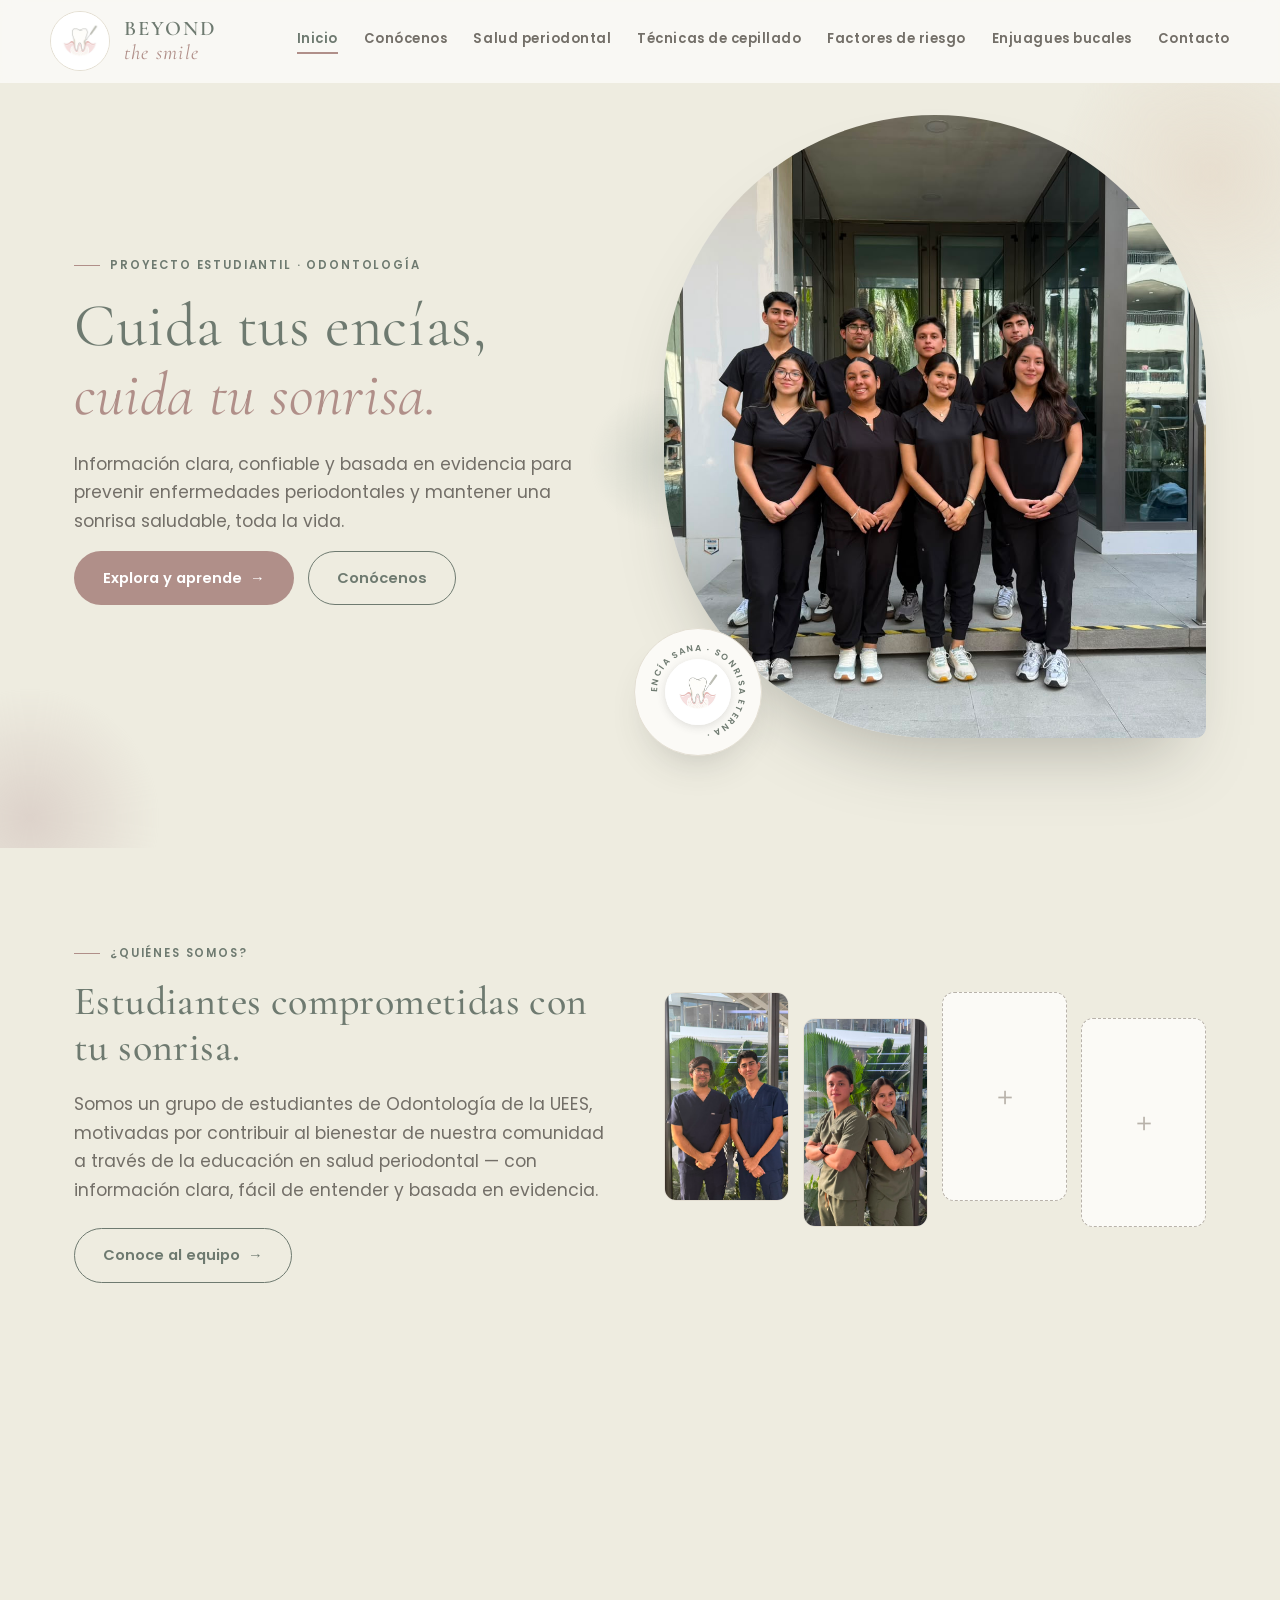
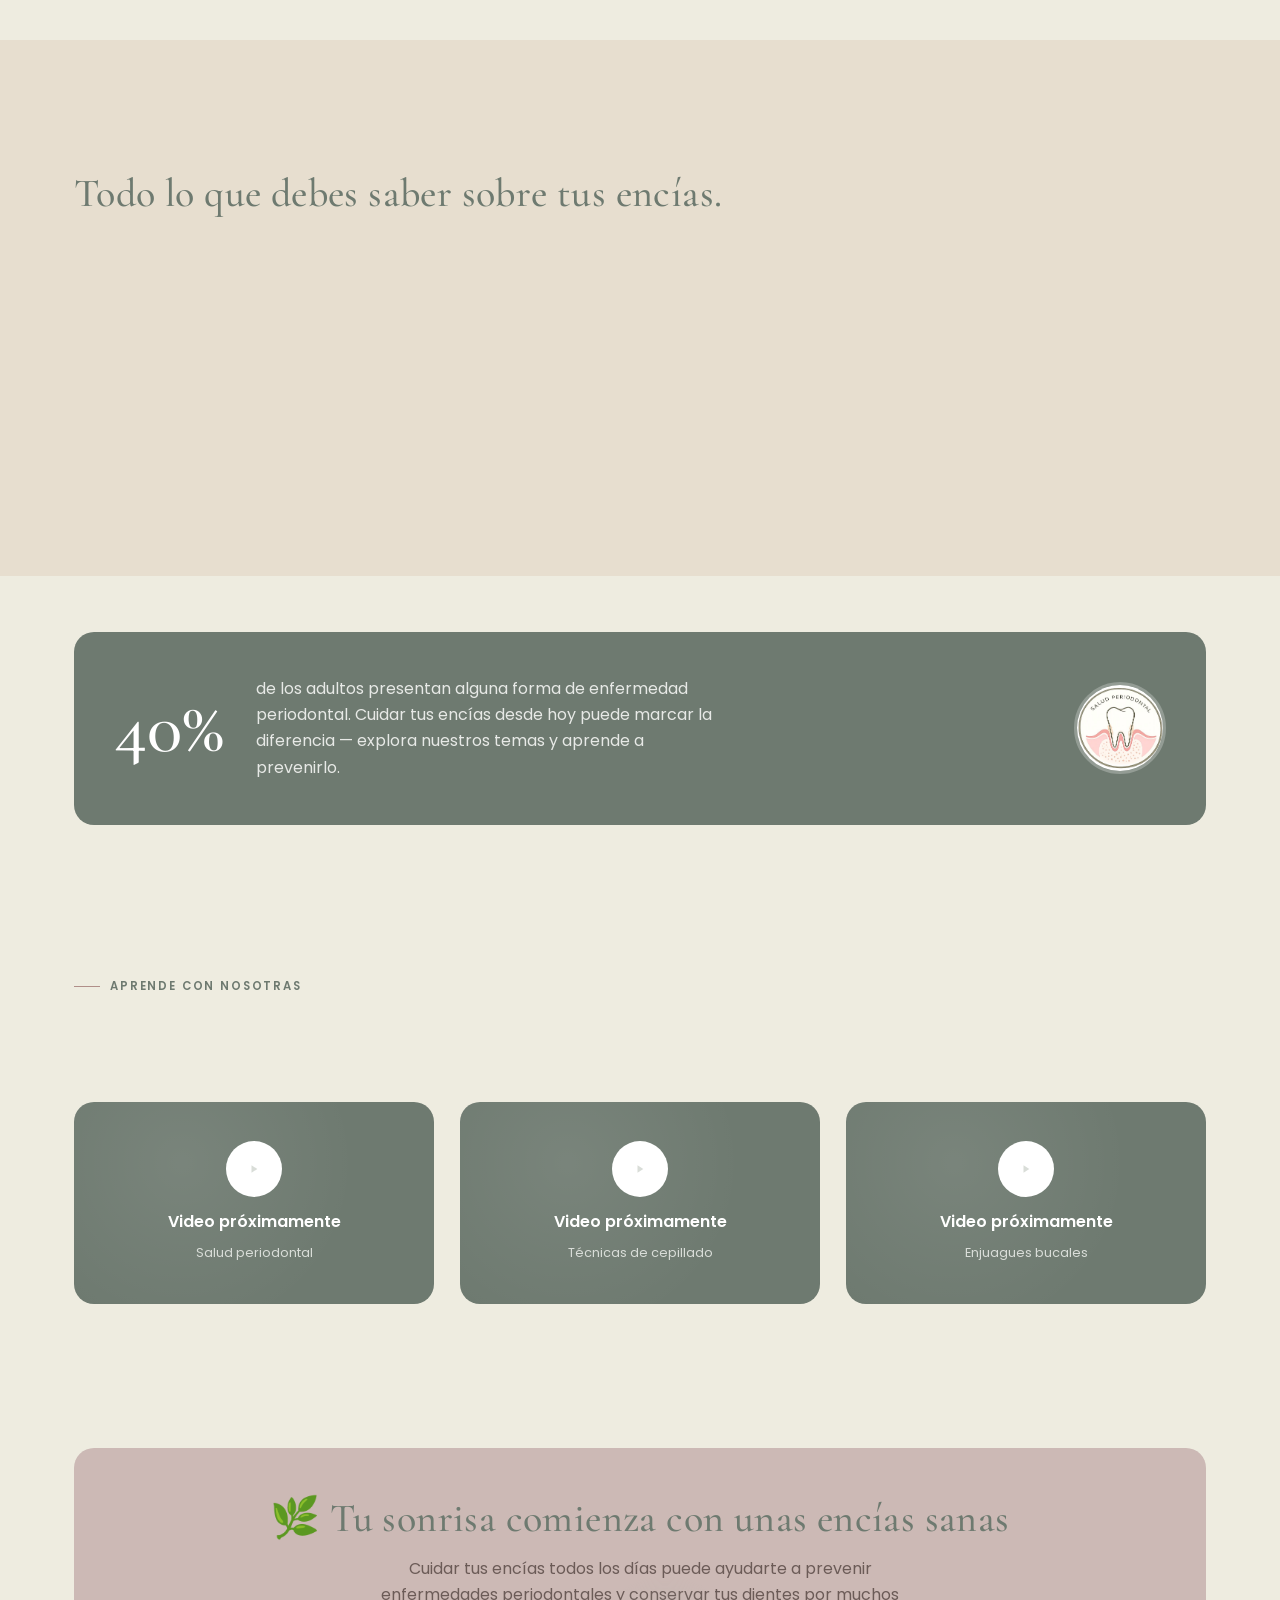
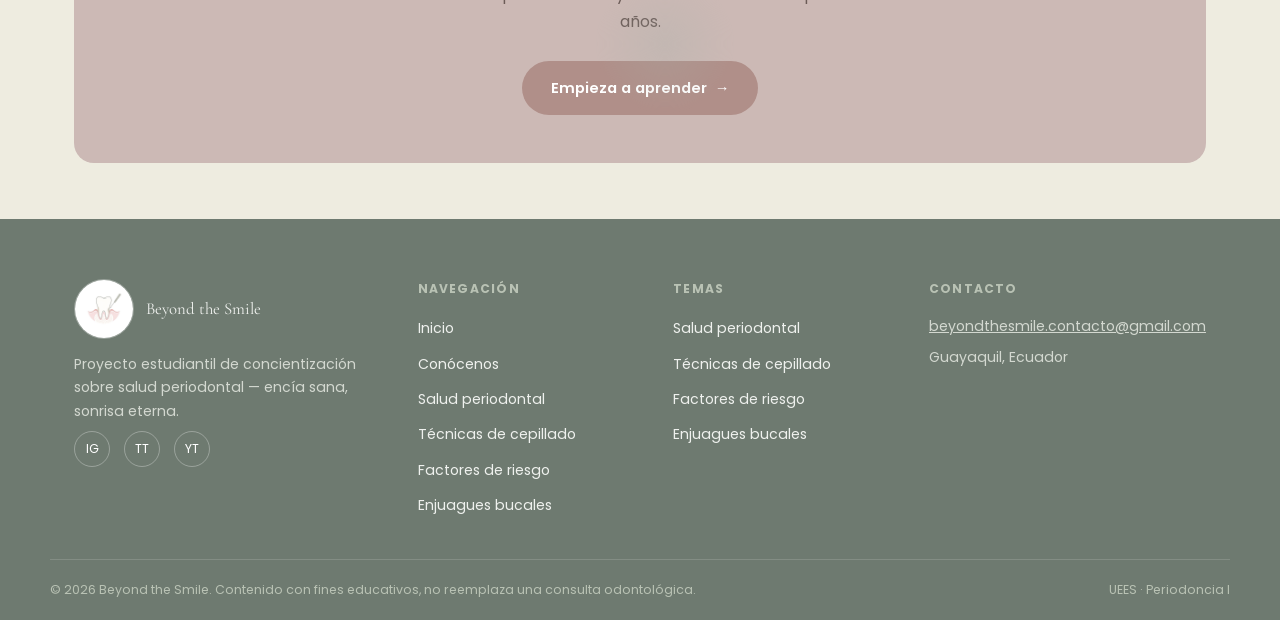
==== index.html @ 0e960a52 "Initial commit: Beyond the Smile informational site Static HTML/CSS/JS site with 8 pages, shared sty" ====
<!DOCTYPE html>
<html lang="es">
<head>
<meta charset="UTF-8">
<meta name="viewport" content="width=device-width, initial-scale=1.0">
<title>Inicio — Beyond the Smile</title>
<meta name="description" content="Beyond the Smile: proyecto estudiantil de Odontología sobre salud periodontal. Encía sana, sonrisa eterna.">
<link rel="preconnect" href="https://fonts.googleapis.com"><link rel="preconnect" href="https://fonts.gstatic.com" crossorigin><link href="https://fonts.googleapis.com/css2?family=Cormorant+Garamond:ital,wght@0,400;0,500;0,600;1,400;1,500&family=Poppins:wght@300;400;500;600;700&display=swap" rel="stylesheet">
<link rel="stylesheet" href="styles.css">

</head>
<body>
<header class="site-header">
  <div class="wrap header-inner">
    <a href="index.html" class="brand">
      <span class="brand-mark"><img src="assets/logo/logo-icon.jpeg" alt="Beyond the Smile"></span>
      <span class="brand-text"><span class="b1">BEYOND</span><span class="b2">the smile</span></span>
    </a>
    <button class="nav-toggle" aria-label="Abrir menú" aria-expanded="false"><span></span><span></span><span></span></button>
    <nav class="main-nav" aria-label="Navegación principal">
      <a href="index.html" class="active">Inicio</a>
      <a href="conocenos.html">Conócenos</a>
      <a href="salud-periodontal.html">Salud periodontal</a>
      <a href="tecnicas-cepillado.html">Técnicas de cepillado</a>
      <a href="factores-de-riesgo.html">Factores de riesgo</a>
      <a href="enjuagues-bucales.html">Enjuagues bucales</a>
      <a href="contacto.html">Contacto</a>
    </nav>
  </div>
</header>
<main>

  <section class="hero">
    <span class="blob blob-1"></span>
    <span class="blob blob-2"></span>
    <span class="blob blob-3"></span>
    <div class="wrap hero-inner">
      <div class="hero-copy">
        <p class="eyebrow">Proyecto estudiantil · Odontología</p>
        <h1>Cuida tus encías,<br><em>cuida tu sonrisa.</em></h1>
        <p class="lead">Información clara, confiable y basada en evidencia para prevenir enfermedades periodontales y mantener una sonrisa saludable, toda la vida.</p>
        <div class="hero-actions">
          <a href="salud-periodontal.html" class="btn btn-primary">Explora y aprende <span class="btn-arrow">→</span></a>
          <a href="conocenos.html" class="btn btn-outline">Conócenos</a>
        </div>
      </div>
      <div class="hero-visual">
        <div class="hero-photo"><img src="assets/team/grupo.jpeg" alt="Equipo de Beyond the Smile"></div>
        <div class="hero-badge">
          <div class="hero-badge-spin">
            <svg viewBox="0 0 120 120" width="112" height="112">
              <defs><path id="circlePath" d="M 60,60 m -44,0 a 44,44 0 1,1 88,0 a 44,44 0 1,1 -88,0"/></defs>
              <text font-size="9.3" letter-spacing="1.5" fill="#6E7A70" font-family="Poppins, sans-serif" font-weight="600">
                <textPath href="#circlePath" startOffset="0%">ENCÍA SANA · SONRISA ETERNA ·</textPath>
              </text>
            </svg>
          </div>
          <span class="hero-badge-icon"><img src="assets/logo/logo-icon.jpeg" alt="Beyond the Smile"></span>
        </div>
      </div>
    </div>
  </section>

  <section class="section">
    <div class="wrap">
      <div style="display:grid; grid-template-columns:1fr 1fr; gap:48px; align-items:center;">
        <div class="reveal-left">
          <p class="eyebrow">¿Quiénes somos?</p>
          <h2>Estudiantes comprometidas con tu sonrisa.</h2>
          <p class="lead">Somos un grupo de estudiantes de Odontología de la UEES, motivadas por contribuir al bienestar de nuestra comunidad a través de la educación en salud periodontal — con información clara, fácil de entender y basada en evidencia.</p>
          <a href="conocenos.html" class="btn btn-outline" style="margin-top:8px;">Conoce al equipo <span class="btn-arrow">→</span></a>
        </div>
        <div class="photo-collage reveal-right">
          <div class="collage-col"><img src="assets/team/pareja-1.jpeg" alt="Carlos Quintana y Martín De Mora"></div>
          <div class="collage-col"><img src="assets/team/pareja-2.jpeg" alt="Aureana Valarezo y Xavier Astudillo"></div>
          <div class="collage-col empty">＋</div>
          <div class="collage-col empty">＋</div>
        </div>
      </div>

      <div class="values-grid" data-stagger style="margin-top:64px;">
        <div class="value-card"><div class="value-icon c-sage">🦷</div><h3>Prevención</h3><p>Promovemos hábitos de higiene y controles para evitar enfermedades.</p></div>
        <div class="value-card"><div class="value-icon c-dusty">📖</div><h3>Educación</h3><p>Información clara, actualizada y basada en evidencia científica.</p></div>
        <div class="value-card"><div class="value-icon c-parchment">🤝</div><h3>Compromiso</h3><p>Acercamos la odontología a la comunidad con responsabilidad y empatía.</p></div>
        <div class="value-card"><div class="value-icon c-stone">💚</div><h3>Bienestar</h3><p>Fomentamos una mejor salud bucal y calidad de vida.</p></div>
      </div>
    </div>
  </section>

  <section class="section section-alt">
    <div class="wrap">
      <p class="eyebrow reveal">Explora por tema</p>
      <h2 class="reveal">Todo lo que debes saber sobre tus encías.</h2>
      <div class="topics-grid" data-stagger>
        <a class="topic-card" href="salud-periodontal.html">
        <span class="topic-badge"><img src="assets/icons/salud-periodontal.jpeg" alt="Salud periodontal"></span>
        <span class="topic-card-label">Salud periodontal</span>
        <span class="topic-card-cta">Explorar <svg viewBox="0 0 24 24" width="14" height="14" fill="none" stroke="currentColor" stroke-width="2"><path d="M5 12h14M13 6l6 6-6 6"/></svg></span>
      </a><a class="topic-card" href="tecnicas-cepillado.html">
        <span class="topic-badge"><img src="assets/icons/tecnicas-cepillado.jpeg" alt="Técnicas de cepillado"></span>
        <span class="topic-card-label">Técnicas de cepillado</span>
        <span class="topic-card-cta">Explorar <svg viewBox="0 0 24 24" width="14" height="14" fill="none" stroke="currentColor" stroke-width="2"><path d="M5 12h14M13 6l6 6-6 6"/></svg></span>
      </a><a class="topic-card" href="factores-de-riesgo.html">
        <span class="topic-badge"><img src="assets/icons/factores-riesgo.jpeg" alt="Factores de riesgo"></span>
        <span class="topic-card-label">Factores de riesgo</span>
        <span class="topic-card-cta">Explorar <svg viewBox="0 0 24 24" width="14" height="14" fill="none" stroke="currentColor" stroke-width="2"><path d="M5 12h14M13 6l6 6-6 6"/></svg></span>
      </a><a class="topic-card" href="enjuagues-bucales.html">
        <span class="topic-badge"><img src="assets/icons/enjuagues-bucales.jpeg" alt="Enjuagues bucales"></span>
        <span class="topic-card-label">Enjuagues bucales</span>
        <span class="topic-card-cta">Explorar <svg viewBox="0 0 24 24" width="14" height="14" fill="none" stroke="currentColor" stroke-width="2"><path d="M5 12h14M13 6l6 6-6 6"/></svg></span>
      </a>
      </div>
    </div>
  </section>

  <section class="section section-tight">
    <div class="wrap">
      <div class="stat-strip reveal-scale">
        <span class="stat-number"><span data-count="40" data-suffix="%">0%</span></span>
        <p>de los adultos presentan alguna forma de enfermedad periodontal. Cuidar tus encías desde hoy puede marcar la diferencia — explora nuestros temas y aprende a prevenirlo.</p>
        <span class="stat-visual"><img src="assets/icons/salud-periodontal.jpeg" alt="Salud periodontal"></span>
      </div>
    </div>
  </section>


  <section class="section">
    <div class="wrap">
      <p class="eyebrow reveal">Aprende con nosotras</p>
      <h2 class="reveal">Videos cortos y prácticos.</h2>
      <div class="topics-grid" data-stagger style="grid-template-columns:repeat(3,1fr);">
        <div class="reveal"><div class="video-placeholder">
        <div class="video-placeholder-inner">
          <span class="play-btn"><svg viewBox="0 0 24 24" width="20" height="20" fill="currentColor"><path d="M9 7.5v9l7-4.5-7-4.5z"/></svg></span>
          <p>Video próximamente</p>
          <span>Salud periodontal</span>
        </div>
      </div></div>
        <div class="reveal"><div class="video-placeholder">
        <div class="video-placeholder-inner">
          <span class="play-btn"><svg viewBox="0 0 24 24" width="20" height="20" fill="currentColor"><path d="M9 7.5v9l7-4.5-7-4.5z"/></svg></span>
          <p>Video próximamente</p>
          <span>Técnicas de cepillado</span>
        </div>
      </div></div>
        <div class="reveal"><div class="video-placeholder">
        <div class="video-placeholder-inner">
          <span class="play-btn"><svg viewBox="0 0 24 24" width="20" height="20" fill="currentColor"><path d="M9 7.5v9l7-4.5-7-4.5z"/></svg></span>
          <p>Video próximamente</p>
          <span>Enjuagues bucales</span>
        </div>
      </div></div>
      </div>
    </div>
  </section>

  <section class="section section-tight">
    <div class="wrap">
      <div class="cta-banner reveal-scale">
        <span class="blob blob-3" style="opacity:.25;"></span>
        <h2>🌿 Tu sonrisa comienza con unas encías sanas</h2>
        <p>Cuidar tus encías todos los días puede ayudarte a prevenir enfermedades periodontales y conservar tus dientes por muchos años.</p>
        <a href="salud-periodontal.html" class="btn btn-primary">Empieza a aprender <span class="btn-arrow">→</span></a>
      </div>
    </div>
  </section>

</main>
<footer class="site-footer">
  <div class="wrap footer-grid">
    <div>
      <div class="footer-brand">
        <span class="brand-mark"><img src="assets/logo/logo-icon.jpeg" alt="Beyond the Smile"></span>
        <span class="footer-brand-text">Beyond the Smile</span>
      </div>
      <p class="footer-text">Proyecto estudiantil de concientización sobre salud periodontal — encía sana, sonrisa eterna.</p>
      <div class="footer-social">
        <a href="#" aria-label="Instagram">IG</a>
        <a href="#" aria-label="TikTok">TT</a>
        <a href="#" aria-label="YouTube">YT</a>
      </div>
    </div>
    <div>
      <p class="footer-heading">Navegación</p>
      <ul class="footer-list">
        <li><a href="index.html">Inicio</a></li><li><a href="conocenos.html">Conócenos</a></li><li><a href="salud-periodontal.html">Salud periodontal</a></li><li><a href="tecnicas-cepillado.html">Técnicas de cepillado</a></li><li><a href="factores-de-riesgo.html">Factores de riesgo</a></li><li><a href="enjuagues-bucales.html">Enjuagues bucales</a></li>
      </ul>
    </div>
    <div>
      <p class="footer-heading">Temas</p>
      <ul class="footer-list">
        <li><a href="salud-periodontal.html">Salud periodontal</a></li><li><a href="tecnicas-cepillado.html">Técnicas de cepillado</a></li><li><a href="factores-de-riesgo.html">Factores de riesgo</a></li><li><a href="enjuagues-bucales.html">Enjuagues bucales</a></li>
      </ul>
    </div>
    <div>
      <p class="footer-heading">Contacto</p>
      <p class="footer-text"><a href="mailto:beyondthesmile.contacto@gmail.com">beyondthesmile.contacto@gmail.com</a></p>
      <p class="footer-text">Guayaquil, Ecuador</p>
    </div>
  </div>
  <div class="wrap footer-bottom">
    <span>© <span id="year"></span> Beyond the Smile. Contenido con fines educativos, no reemplaza una consulta odontológica.</span>
    <span>UEES · Periodoncia I</span>
  </div>
</footer>
<script src="script.js"></script>
</body>
</html>
---- styles.css ----
/* =========================================================
   BEYOND THE SMILE — TOKENS
   ========================================================= */
:root {
  --sage:       #A7B2AA;   /* Sage Drift */
  --sage-deep:  #6E7A70;   /* variante oscura para texto/fondos */
  --parchment:  #E7DECF;   /* Warm Parchment */
  --ivory:      #EEECE0;   /* Ivory Stillness — fondo base */
  --dusty:      #CCB9B5;   /* Dusty Petal — acento rosado */
  --dusty-deep: #B08F89;   /* Dusty Petal oscuro, para texto sobre claro */
  --stone:      #B8B2AA;   /* Stone Whisper */

  --paper:      #FBFAF6;   /* blanco cálido, tarjetas */
  --ink:        #3B3F3A;   /* texto principal */
  --ink-soft:   #736F68;   /* texto secundario */
  --line:       #E3DED2;

  --font-display: "Cormorant Garamond", Georgia, serif;
  --font-body: "Poppins", -apple-system, sans-serif;
  --radius: 20px;
  --radius-sm: 12px;

  --ease: cubic-bezier(.22,.61,.28,1);
}

* { box-sizing: border-box; }
html { scroll-behavior: smooth; }
body {
  margin: 0;
  font-family: var(--font-body);
  color: var(--ink);
  background: var(--ivory);
  line-height: 1.65;
  overflow-x: hidden;
}
img { max-width: 100%; display: block; }
a { color: inherit; }

.wrap { max-width: 1180px; margin: 0 auto; padding: 0 24px; }

h1, h2, h3 {
  font-family: var(--font-display);
  font-weight: 500;
  line-height: 1.14;
  letter-spacing: 0.01em;
  margin: 0 0 20px;
  color: var(--sage-deep);
}
h1 { font-size: clamp(2.3rem, 5vw, 3.8rem); font-weight: 400; }
h2 { font-size: clamp(1.7rem, 3.2vw, 2.5rem); }
h3 { font-size: 1.2rem; font-weight: 600; color: var(--ink); }
em, .script { font-style: italic; color: var(--dusty-deep); }

.eyebrow {
  display: inline-flex;
  align-items: center;
  gap: 10px;
  text-transform: uppercase;
  letter-spacing: 0.16em;
  font-size: 0.72rem;
  font-weight: 600;
  color: var(--sage-deep);
  margin: 0 0 16px;
}
.eyebrow::before {
  content: "";
  width: 26px; height: 1px;
  background: var(--dusty-deep);
}

p { margin: 0 0 16px; color: var(--ink-soft); }
.lead { font-size: 1.08rem; max-width: 52ch; color: var(--ink-soft); }

/* Buttons */
.btn {
  display: inline-flex;
  align-items: center;
  gap: 8px;
  padding: 14px 28px;
  border-radius: 999px;
  font-weight: 600;
  font-size: 0.92rem;
  text-decoration: none;
  border: 1.5px solid transparent;
  cursor: pointer;
  transition: transform .3s var(--ease), background .3s ease, box-shadow .3s ease, color .3s ease;
}
.btn-primary { background: var(--dusty-deep); color: #fff; }
.btn-primary:hover { transform: translateY(-3px); box-shadow: 0 16px 30px -14px rgba(176,143,137,.7); }
.btn-outline { background: transparent; border-color: var(--sage-deep); color: var(--sage-deep); }
.btn-outline:hover { background: var(--sage-deep); color: #fff; transform: translateY(-3px); }
.btn-arrow { transition: transform .3s var(--ease); }
.btn:hover .btn-arrow { transform: translateX(4px); }

/* =========================================================
   HEADER
   ========================================================= */
.site-header {
  position: sticky; top: 0; z-index: 40;
  background: rgba(251, 250, 246, 0.88);
  backdrop-filter: blur(10px);
  border-bottom: 1px solid transparent;
  transition: border-color .3s ease, box-shadow .3s ease;
}
.site-header.scrolled { border-color: var(--line); box-shadow: 0 10px 30px -22px rgba(59,63,58,.4); }
.header-inner { display: flex; align-items: center; justify-content: space-between; padding: 11px 0; gap: 20px; }
.brand { display: flex; align-items: center; gap: 14px; text-decoration: none; }
.brand-mark {
  width: 60px; height: 60px; border-radius: 50%; overflow: hidden;
  border: 1px solid var(--line); flex-shrink: 0;
  transition: transform .5s var(--ease);
}
.brand:hover .brand-mark { transform: rotate(12deg) scale(1.06); }
.brand-mark img { width: 100%; height: 100%; object-fit: cover; }
.brand-text { display: flex; flex-direction: column; line-height: 1.15; }
.brand-text .b1 { font-family: var(--font-display); font-size: 1.3rem; letter-spacing: 0.1em; color: var(--sage-deep); font-weight: 600; }
.brand-text .b2 { font-family: var(--font-display); font-size: 1.3rem; letter-spacing: 0.06em; color: var(--dusty-deep); font-style: italic; }

.main-nav { display: flex; gap: 26px; font-size: 0.82rem; font-weight: 600; letter-spacing: 0.04em; }
.main-nav a {
  text-decoration: none; color: var(--ink-soft);
  position: relative; padding-bottom: 4px;
}
.main-nav a::after {
  content: ""; position: absolute; left: 0; bottom: 0;
  width: 0; height: 1.5px; background: var(--dusty-deep);
  transition: width .3s var(--ease);
}
.main-nav a:hover, .main-nav a.active { color: var(--sage-deep); }
.main-nav a:hover::after, .main-nav a.active::after { width: 100%; }
.nav-toggle { display: none; }

/* =========================================================
   HERO
   ========================================================= */
.hero { position: relative; padding: 32px 0 110px; overflow: hidden; }
.hero-inner {
  display: grid;
  grid-template-columns: 1fr 1fr;
  gap: 48px;
  align-items: center;
  position: relative; z-index: 2;
}
.hero-actions { display: flex; gap: 14px; flex-wrap: wrap; margin-top: 10px; }

.hero-copy > * { opacity: 0; animation: rise .8s var(--ease) forwards; }
.hero-copy .eyebrow { animation-delay: .05s; }
.hero-copy h1 { animation-delay: .15s; }
.hero-copy .lead { animation-delay: .3s; }
.hero-copy .hero-actions { animation-delay: .45s; }
@keyframes rise { from { opacity:0; transform: translateY(20px); } to { opacity:1; transform: translateY(0); } }

.hero-visual { position: relative; opacity: 0; animation: rise 1s var(--ease) .25s forwards; }
.hero-photo {
  border-radius: 999px 999px 40px 999px;
  overflow: hidden;
  aspect-ratio: 4/4.6;
  box-shadow: 0 40px 70px -30px rgba(59,63,58,.35);
}
.hero-photo img { width: 100%; height: 100%; object-fit: cover; }
.hero-badge {
  position: absolute;
  bottom: -18px; left: -30px;
  width: 128px; height: 128px;
  border-radius: 50%;
  background: var(--paper);
  border: 1px solid var(--line);
  display: flex; align-items: center; justify-content: center;
  box-shadow: 0 20px 40px -20px rgba(59,63,58,.3);
  animation: pop-in .6s var(--ease) .8s backwards;
}
.hero-badge-spin {
  position: absolute; inset: 0;
  display: flex; align-items: center; justify-content: center;
  animation: spin-badge 22s linear infinite;
}
.hero-badge-icon {
  position: relative; z-index: 2;
  width: 66px; height: 66px; border-radius: 50%; overflow: hidden;
  background: #fff; box-shadow: 0 2px 8px rgba(59,63,58,.15);
}
.hero-badge-icon img { width: 100%; height: 100%; object-fit: cover; }
@keyframes spin-badge { from { transform: rotate(0); } to { transform: rotate(360deg); } }
@keyframes pop-in { from { opacity:0; transform: scale(.6);} to { opacity:1; transform: scale(1);} }

/* Decorative floating blobs */
.blob { position: absolute; border-radius: 50%; filter: blur(2px); z-index: 1; pointer-events: none; }
.blob-1 { top: -60px; right: -80px; width: 300px; height: 300px; background: radial-gradient(circle, var(--parchment) 0%, transparent 72%); animation: float 9s ease-in-out infinite; }
.blob-2 { bottom: -100px; left: -100px; width: 260px; height: 260px; background: radial-gradient(circle, var(--dusty) 0%, transparent 70%); opacity: .5; animation: float 12s ease-in-out infinite reverse; }
.blob-3 { top: 40%; left: 46%; width: 140px; height: 140px; background: radial-gradient(circle, var(--sage) 0%, transparent 70%); opacity: .35; animation: float 7s ease-in-out infinite; }
@keyframes float { 0%,100% { transform: translate(0,0) scale(1); } 50% { transform: translate(-18px, 22px) scale(1.08); } }

/* Leaf decorations (svg, subtle) */
.leaf-deco { position: absolute; opacity: .5; color: var(--sage); pointer-events: none; z-index: 1; }

/* =========================================================
   SECTIONS
   ========================================================= */
.section { padding: 88px 0; position: relative; }
.section-alt { background: var(--parchment); }
.section-tight { padding: 56px 0; }
.content-wrap { max-width: 780px; }

/* Reveal on scroll */
.reveal { opacity: 0; transform: translateY(30px); transition: opacity .8s var(--ease), transform .8s var(--ease); }
.reveal.in-view { opacity: 1; transform: translateY(0); }
.reveal-scale { opacity: 0; transform: scale(.92); transition: opacity .7s var(--ease), transform .7s var(--ease); }
.reveal-scale.in-view { opacity: 1; transform: scale(1); }
.reveal-left { opacity: 0; transform: translateX(-30px); transition: opacity .8s var(--ease), transform .8s var(--ease); }
.reveal-left.in-view { opacity: 1; transform: translateX(0); }
.reveal-right { opacity: 0; transform: translateX(30px); transition: opacity .8s var(--ease), transform .8s var(--ease); }
.reveal-right.in-view { opacity: 1; transform: translateX(0); }

/* Value / objective cards */
.values-grid { display: grid; grid-template-columns: repeat(4, 1fr); gap: 22px; margin-top: 40px; }
.value-card { text-align: center; transition: transform .4s var(--ease); }
.value-card:hover { transform: translateY(-8px); }
.value-icon {
  width: 74px; height: 74px; border-radius: 50%;
  display: flex; align-items: center; justify-content: center;
  margin: 0 auto 18px;
  transition: transform .4s var(--ease), box-shadow .4s ease;
}
.value-card:hover .value-icon { transform: scale(1.08) rotate(-4deg); box-shadow: 0 16px 28px -14px rgba(59,63,58,.35); }
.value-icon.c-sage { background: var(--sage); color: #fff; }
.value-icon.c-dusty { background: var(--dusty); color: #fff; }
.value-icon.c-parchment { background: var(--parchment); color: var(--sage-deep); }
.value-icon.c-stone { background: var(--stone); color: #fff; }
.value-card p { font-size: 0.9rem; max-width: 24ch; margin: 0 auto; }

/* Topic cards (circular icon images from user) */
.topics-grid { display: grid; grid-template-columns: repeat(4, 1fr); gap: 26px; margin-top: 44px; }
.topic-card {
  text-decoration: none; color: var(--ink); text-align: center;
  display: flex; flex-direction: column; align-items: center; gap: 14px;
}
.topic-badge {
  width: 148px; height: 148px; border-radius: 50%; overflow: hidden;
  border: 1px solid var(--line);
  transition: transform .4s var(--ease), box-shadow .4s ease;
  background: var(--paper);
}
.topic-card:hover .topic-badge { transform: translateY(-8px) scale(1.03); box-shadow: 0 24px 40px -20px rgba(59,63,58,.4); }
.topic-badge img { width: 100%; height: 100%; object-fit: cover; }
.topic-card-label { font-family: var(--font-display); font-size: 1.15rem; }
.topic-card-cta { font-size: 0.78rem; font-weight: 600; color: var(--dusty-deep); display: inline-flex; align-items: center; gap: 4px; }
.topic-card-cta svg { transition: transform .3s ease; }
.topic-card:hover .topic-card-cta svg { transform: translateX(3px); }

/* Photo collage (quiénes somos, home) */
.photo-collage { display: grid; grid-template-columns: repeat(4, 1fr); gap: 14px; }
.collage-col {
  aspect-ratio: 3/5;
  border-radius: var(--radius-sm);
  overflow: hidden;
  background: var(--paper);
  border: 1px solid var(--line);
  transition: transform .4s var(--ease), box-shadow .4s ease;
}
.collage-col:hover { transform: translateY(-6px); box-shadow: 0 20px 34px -20px rgba(59,63,58,.35); }
.collage-col:nth-child(2), .collage-col:nth-child(4) { margin-top: 26px; }
.collage-col img { width: 100%; height: 100%; object-fit: cover; object-position: center 18%; transition: transform .6s var(--ease); }
.collage-col:hover img { transform: scale(1.07); }
.collage-col.empty {
  display: flex; align-items: center; justify-content: center;
  border: 1.5px dashed var(--stone);
  color: var(--stone);
  font-size: 1.6rem;
}

/* Stat strip visual */
.stat-visual {
  width: 92px; height: 92px; border-radius: 50%; overflow: hidden;
  border: 3px solid rgba(255,255,255,.25);
  flex-shrink: 0;
}
.stat-visual img { width: 100%; height: 100%; object-fit: cover; }

/* Fact / stat strip */
.stat-strip {
  background: var(--sage-deep);
  color: #fff;
  border-radius: var(--radius);
  padding: 44px 40px;
  display: grid;
  grid-template-columns: auto 1fr auto;
  gap: 32px;
  align-items: center;
}
.stat-number {
  font-family: var(--font-display);
  font-size: clamp(3.2rem, 7vw, 4.6rem);
  font-weight: 500;
  line-height: 1;
  white-space: nowrap;
}
.stat-strip p { color: #E7E9E6; margin: 0; max-width: 46ch; }

/* Two-column comparison cards */
.compare-grid { display: grid; grid-template-columns: 1fr 1fr; gap: 24px; margin-top: 32px; }
.compare-card {
  background: var(--paper);
  border-radius: var(--radius);
  padding: 32px;
  border-top: 4px solid var(--sage);
  transition: transform .35s var(--ease), box-shadow .35s ease;
}
.compare-card.c-alert { border-top-color: var(--dusty-deep); }
.compare-card:hover { transform: translateY(-6px); box-shadow: 0 24px 40px -24px rgba(59,63,58,.35); }
.compare-card h3 { font-family: var(--font-display); font-size: 1.4rem; margin-bottom: 14px; }
.compare-card ul { margin: 0; padding-left: 20px; color: var(--ink-soft); font-size: 0.94rem; }
.compare-card li { margin-bottom: 8px; }

/* Simple fact cards row (world/ecuador/risk) */
.fact-row { display: grid; grid-template-columns: repeat(3, 1fr); gap: 20px; margin-top: 36px; }
.fact-box { background: var(--paper); border-radius: var(--radius-sm); padding: 26px; border: 1px solid var(--line); transition: transform .3s var(--ease); }
.fact-box:hover { transform: translateY(-5px); }
.fact-box .fact-emoji { font-size: 1.8rem; margin-bottom: 10px; display: block; }
.fact-box h3 { font-size: 1.05rem; margin-bottom: 8px; }
.fact-box p { font-size: 0.9rem; margin: 0; }

/* Icon-chip row (warning signs, prevention icons) */
.chip-row { display: flex; flex-wrap: wrap; gap: 16px; margin-top: 32px; }
.chip {
  display: flex; align-items: center; gap: 10px;
  background: var(--paper);
  border: 1px solid var(--line);
  border-radius: 999px;
  padding: 12px 20px;
  font-size: 0.9rem; font-weight: 500;
  transition: transform .3s ease, background .3s ease, border-color .3s ease;
}
.chip:hover { transform: translateY(-4px); background: var(--parchment); border-color: var(--dusty); }
.chip .emoji { font-size: 1.15rem; }

/* Callout */
.callout {
  background: var(--parchment);
  border-radius: var(--radius-sm);
  border-left: 4px solid var(--dusty-deep);
  padding: 22px 26px;
  margin: 30px 0;
  transition: transform .3s ease;
}
.callout:hover { transform: translateX(4px); }
.callout p { margin: 0; color: var(--sage-deep); font-family: var(--font-display); font-size: 1.1rem; font-weight: 500; }

/* Comparison table */
.table-wrap { margin: 32px 0; border-radius: var(--radius-sm); overflow: hidden; border: 1px solid var(--line); }
table.compare-table { width: 100%; border-collapse: collapse; background: var(--paper); }
.compare-table th, .compare-table td { text-align: left; padding: 14px 20px; font-size: 0.92rem; }
.compare-table th { background: var(--sage-deep); color: #fff; font-family: var(--font-display); font-weight: 600; font-size: 1rem; }
.compare-table tr:not(:last-child) td { border-bottom: 1px solid var(--line); }
.compare-table td { color: var(--ink-soft); }

/* Prevention icon grid */
.prevention-grid { display: grid; grid-template-columns: repeat(4, 1fr); gap: 20px; margin-top: 32px; }
.prevention-item { text-align: center; }
.prevention-icon {
  width: 64px; height: 64px; border-radius: 50%;
  background: var(--paper); border: 1px solid var(--line);
  display: flex; align-items: center; justify-content: center;
  margin: 0 auto 12px; font-size: 1.6rem;
  transition: transform .3s var(--ease);
}
.prevention-item:hover .prevention-icon { transform: scale(1.1) rotate(-6deg); background: var(--dusty); }
.prevention-item p { font-size: 0.85rem; margin: 0; }

/* Team */
.team-photo-wrap { border-radius: var(--radius); overflow: hidden; box-shadow: 0 30px 60px -30px rgba(59,63,58,.35); }
.team-photo-wrap img { width: 100%; display: block; }
.team-pairs { display: grid; grid-template-columns: 1fr 1fr; gap: 24px; margin-top: 44px; }
.team-pair-card { background: var(--paper); border-radius: var(--radius); overflow: hidden; border: 1px solid var(--line); transition: transform .4s var(--ease), box-shadow .4s ease; }
.team-pair-card:hover { transform: translateY(-8px); box-shadow: 0 26px 44px -24px rgba(59,63,58,.35); }
.team-pair-photo { aspect-ratio: 4/3; overflow: hidden; }
.team-pair-photo img { width: 100%; height: 100%; object-fit: cover; transition: transform .6s var(--ease); }
.team-pair-card:hover .team-pair-photo img { transform: scale(1.06); }
.team-pair-names { padding: 20px 22px; }
.team-pair-names h3 { margin-bottom: 4px; }
.team-pair-names span { font-size: 0.82rem; color: var(--ink-soft); text-transform: uppercase; letter-spacing: 0.06em; }

/* Video placeholder */
.video-placeholder {
  background: var(--sage-deep);
  border-radius: var(--radius);
  aspect-ratio: 16/9;
  display: flex; align-items: center; justify-content: center;
  color: #fff;
  position: relative; overflow: hidden;
}
.video-placeholder::before {
  content: ""; position: absolute; inset: 0;
  background: radial-gradient(circle at 30% 30%, rgba(255,255,255,.08), transparent 60%);
}
.video-placeholder-inner { text-align: center; position: relative; z-index: 1; }
.play-btn {
  width: 56px; height: 56px; border-radius: 50%;
  background: #fff; color: var(--sage-deep);
  display: flex; align-items: center; justify-content: center;
  margin: 0 auto 12px;
  animation: pulse-ring 2.2s ease-in-out infinite;
}
@keyframes pulse-ring { 0%,100% { box-shadow: 0 0 0 0 rgba(255,255,255,.4);} 50% { box-shadow: 0 0 0 14px rgba(255,255,255,0);} }
.video-placeholder-inner p { color: #fff; font-weight: 600; margin: 0 0 4px; }
.video-placeholder-inner span { font-size: 0.8rem; color: #D9DDD8; }

/* CTA banner */
.cta-banner {
  background: var(--dusty);
  border-radius: var(--radius);
  padding: 48px;
  text-align: center;
  position: relative;
  overflow: hidden;
}
.cta-banner h2 { color: var(--sage-deep); margin-bottom: 14px; }
.cta-banner p { color: #6B5B57; max-width: 52ch; margin: 0 auto 26px; }

/* Coming soon (placeholder topic pages) */
.coming-soon {
  text-align: center;
  padding: 60px 20px;
  background: var(--paper);
  border-radius: var(--radius);
  border: 1px dashed var(--stone);
}
.coming-soon .value-icon { margin-bottom: 20px; }

/* Page hero (topic pages) */
.page-hero { padding: 70px 0 50px; position: relative; overflow: hidden; }
.page-hero .wrap { position: relative; z-index: 2; }
.page-hero h1 { max-width: 20ch; }
.page-hero .lead { max-width: 60ch; }
.page-hero-badge {
  width: 110px; height: 110px; border-radius: 50%; overflow: hidden;
  border: 1px solid var(--line); margin-bottom: 24px;
  box-shadow: 0 20px 40px -22px rgba(59,63,58,.4);
}
.page-hero-badge img { width: 100%; height: 100%; object-fit: cover; }

/* Pager */
.pager { display: flex; justify-content: space-between; align-items: center; }
.pager-link { text-decoration: none; font-family: var(--font-display); font-size: 1.05rem; color: var(--sage-deep); transition: color .3s ease, transform .3s ease; display: inline-flex; }
.pager-link:hover { color: var(--dusty-deep); }

/* =========================================================
   FOOTER
   ========================================================= */
.site-footer { background: var(--sage-deep); color: #EFF1EE; padding: 60px 0 0; }
.footer-grid { display: grid; grid-template-columns: 1.4fr 1fr 1fr 1fr; gap: 36px; padding-bottom: 40px; border-bottom: 1px solid rgba(255,255,255,.14); }
.footer-brand { display: flex; align-items: center; gap: 12px; margin-bottom: 14px; }
.footer-brand .brand-mark { border-color: rgba(255,255,255,.3); }
.footer-brand-text { font-family: var(--font-display); font-size: 1.05rem; }
.footer-text { color: #D3D8D0; font-size: 0.88rem; margin: 0 0 8px; }
.footer-text a { text-decoration: underline; }
.footer-heading { font-weight: 700; font-size: 0.76rem; text-transform: uppercase; letter-spacing: 0.1em; margin: 0 0 16px; color: #B9C2B4; }
.footer-list { list-style: none; padding: 0; margin: 0; display: flex; flex-direction: column; gap: 9px; }
.footer-list a { text-decoration: none; color: #EFF1EE; font-size: 0.88rem; transition: color .2s ease, padding-left .2s ease; }
.footer-list a:hover { color: var(--dusty); padding-left: 4px; }
.footer-social { display: flex; gap: 14px; margin-top: 4px; }
.footer-social a {
  width: 36px; height: 36px; border-radius: 50%;
  border: 1px solid rgba(255,255,255,.3);
  display: flex; align-items: center; justify-content: center;
  text-decoration: none; color: #fff; font-size: 0.78rem;
  transition: background .3s ease, transform .3s ease;
}
.footer-social a:hover { background: var(--dusty); transform: translateY(-3px); }
.footer-bottom { padding: 20px 0; font-size: 0.78rem; color: #B9C2B4; display: flex; justify-content: space-between; flex-wrap: wrap; gap: 8px; }

/* =========================================================
   RESPONSIVE
   ========================================================= */
@media (max-width: 900px) {
  .main-nav { display: none; }
  .hero-inner, .team-pairs { grid-template-columns: 1fr; }
  .values-grid, .topics-grid, .fact-row, .compare-grid, .prevention-grid, .photo-collage { grid-template-columns: repeat(2, 1fr); }
  .footer-grid { grid-template-columns: 1fr 1fr; }
  .stat-strip { grid-template-columns: 1fr; text-align: center; }
  .stat-visual { margin: 0 auto; }
  .collage-col:nth-child(2), .collage-col:nth-child(4) { margin-top: 0; }
}
@media (max-width: 560px) {
  .values-grid, .topics-grid, .fact-row, .compare-grid, .prevention-grid, .photo-collage { grid-template-columns: 1fr; }
  .footer-grid { grid-template-columns: 1fr; }
}

a:focus-visible, button:focus-visible { outline: 2px solid var(--dusty-deep); outline-offset: 2px; }

@media (prefers-reduced-motion: reduce) {
  html { scroll-behavior: auto; }
  .reveal, .reveal-scale, .reveal-left, .reveal-right { opacity: 1 !important; transform: none !important; transition: none !important; }
  .hero-copy > *, .hero-visual { animation: none !important; opacity: 1 !important; }
  .blob, .hero-badge, .hero-badge-spin, .play-btn { animation: none !important; }
  * { transition-duration: .01ms !important; }
}
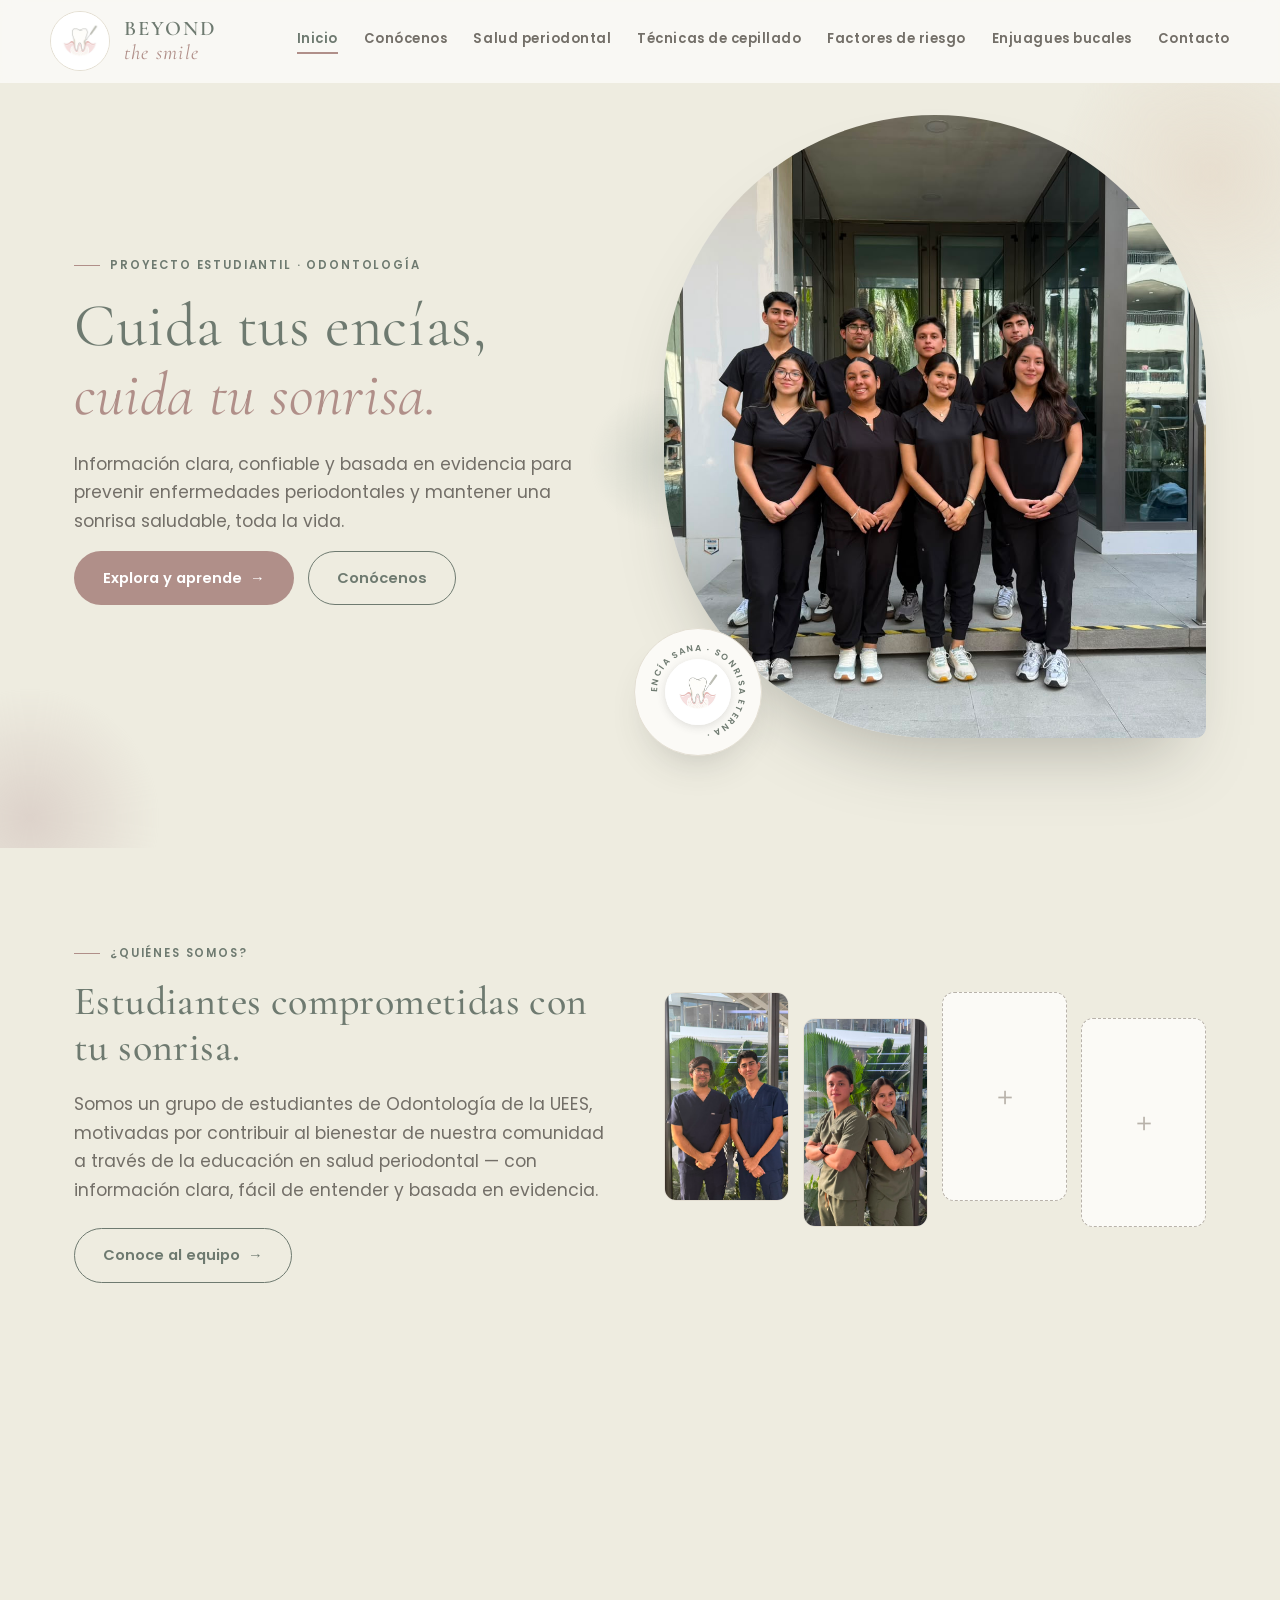
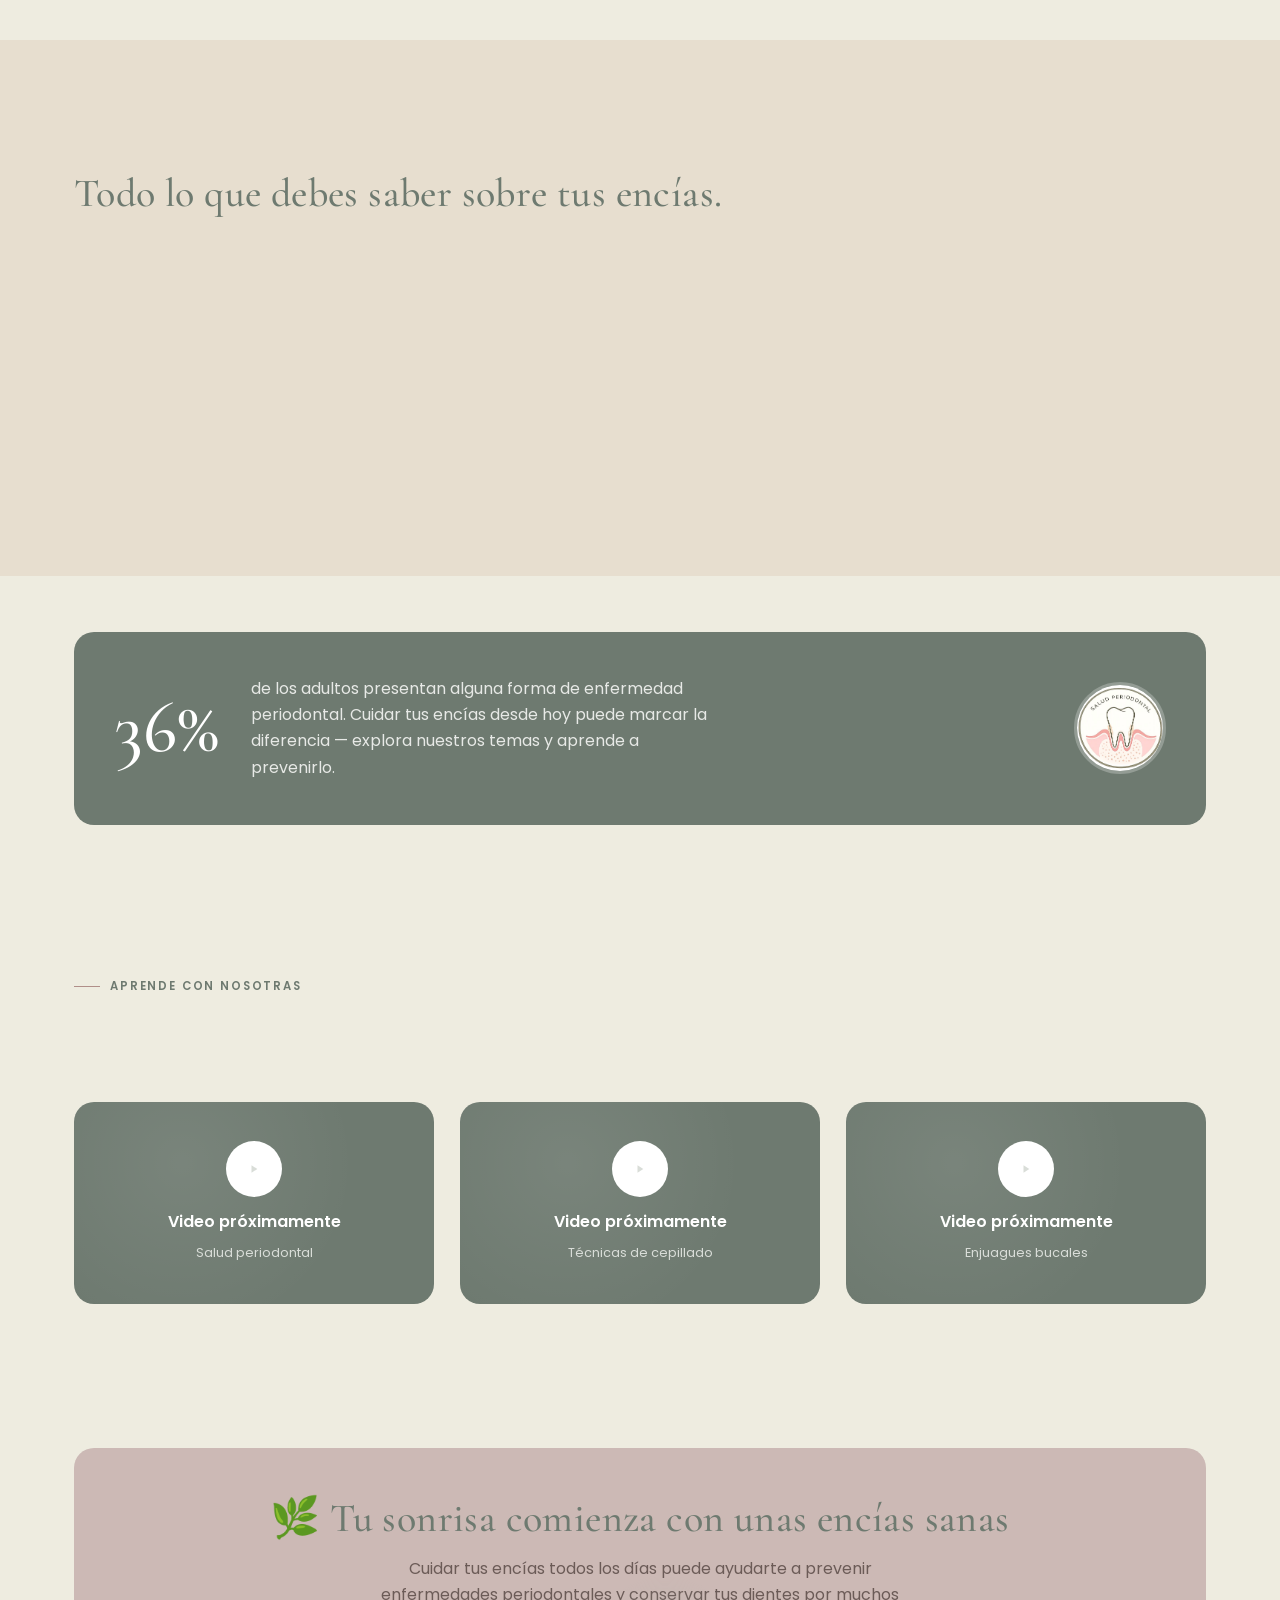
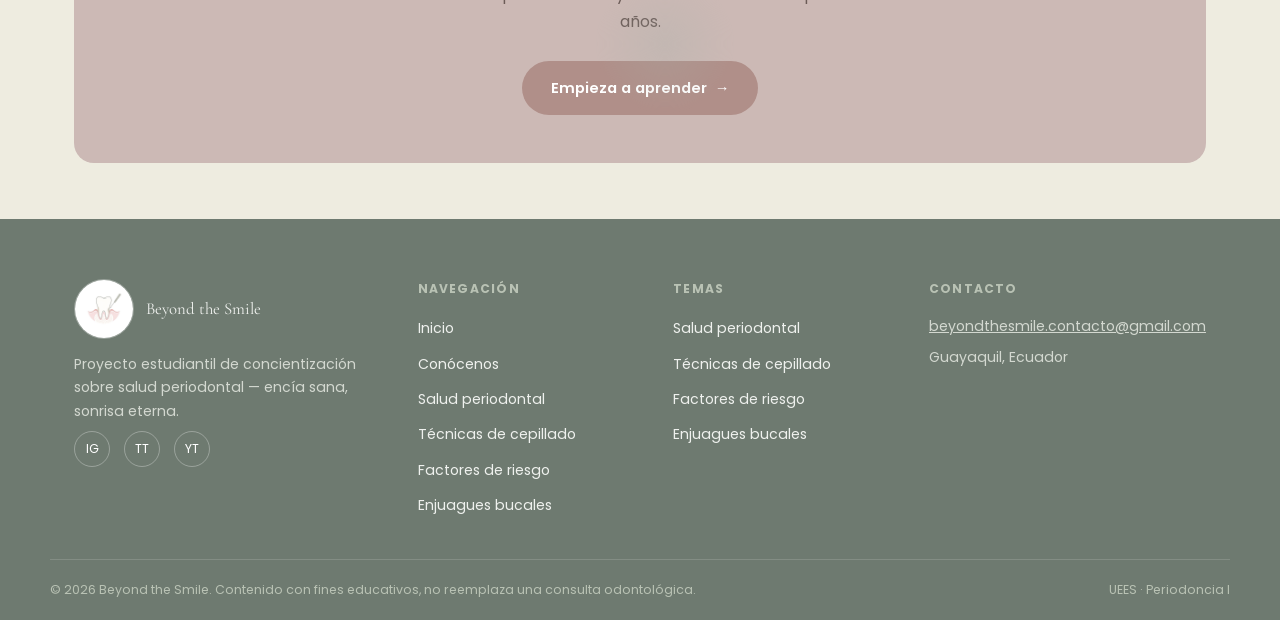
==== commit 85538a50: "Reorganize project structure into pages/ and assets/css, assets/js Groups CSS and JS under assets/, " ====
--- a/index.html
+++ b/index.html
@@ -6,7 +6,7 @@
 <title>Inicio — Beyond the Smile</title>
 <meta name="description" content="Beyond the Smile: proyecto estudiantil de Odontología sobre salud periodontal. Encía sana, sonrisa eterna.">
 <link rel="preconnect" href="https://fonts.googleapis.com"><link rel="preconnect" href="https://fonts.gstatic.com" crossorigin><link href="https://fonts.googleapis.com/css2?family=Cormorant+Garamond:ital,wght@0,400;0,500;0,600;1,400;1,500&family=Poppins:wght@300;400;500;600;700&display=swap" rel="stylesheet">
-<link rel="stylesheet" href="styles.css">
+<link rel="stylesheet" href="assets/css/styles.css">
 
 </head>
 <body>
@@ -19,12 +19,12 @@
     <button class="nav-toggle" aria-label="Abrir menú" aria-expanded="false"><span></span><span></span><span></span></button>
     <nav class="main-nav" aria-label="Navegación principal">
       <a href="index.html" class="active">Inicio</a>
-      <a href="conocenos.html">Conócenos</a>
-      <a href="salud-periodontal.html">Salud periodontal</a>
-      <a href="tecnicas-cepillado.html">Técnicas de cepillado</a>
-      <a href="factores-de-riesgo.html">Factores de riesgo</a>
-      <a href="enjuagues-bucales.html">Enjuagues bucales</a>
-      <a href="contacto.html">Contacto</a>
+      <a href="pages/conocenos.html">Conócenos</a>
+      <a href="pages/salud-periodontal.html">Salud periodontal</a>
+      <a href="pages/tecnicas-cepillado.html">Técnicas de cepillado</a>
+      <a href="pages/factores-de-riesgo.html">Factores de riesgo</a>
+      <a href="pages/enjuagues-bucales.html">Enjuagues bucales</a>
+      <a href="pages/contacto.html">Contacto</a>
     </nav>
   </div>
 </header>
@@ -40,8 +40,8 @@
         <h1>Cuida tus encías,<br><em>cuida tu sonrisa.</em></h1>
         <p class="lead">Información clara, confiable y basada en evidencia para prevenir enfermedades periodontales y mantener una sonrisa saludable, toda la vida.</p>
         <div class="hero-actions">
-          <a href="salud-periodontal.html" class="btn btn-primary">Explora y aprende <span class="btn-arrow">→</span></a>
-          <a href="conocenos.html" class="btn btn-outline">Conócenos</a>
+          <a href="pages/salud-periodontal.html" class="btn btn-primary">Explora y aprende <span class="btn-arrow">→</span></a>
+          <a href="pages/conocenos.html" class="btn btn-outline">Conócenos</a>
         </div>
       </div>
       <div class="hero-visual">
@@ -68,7 +68,7 @@
           <p class="eyebrow">¿Quiénes somos?</p>
           <h2>Estudiantes comprometidas con tu sonrisa.</h2>
           <p class="lead">Somos un grupo de estudiantes de Odontología de la UEES, motivadas por contribuir al bienestar de nuestra comunidad a través de la educación en salud periodontal — con información clara, fácil de entender y basada en evidencia.</p>
-          <a href="conocenos.html" class="btn btn-outline" style="margin-top:8px;">Conoce al equipo <span class="btn-arrow">→</span></a>
+          <a href="pages/conocenos.html" class="btn btn-outline" style="margin-top:8px;">Conoce al equipo <span class="btn-arrow">→</span></a>
         </div>
         <div class="photo-collage reveal-right">
           <div class="collage-col"><img src="assets/team/pareja-1.jpeg" alt="Carlos Quintana y Martín De Mora"></div>
@@ -92,19 +92,19 @@
       <p class="eyebrow reveal">Explora por tema</p>
       <h2 class="reveal">Todo lo que debes saber sobre tus encías.</h2>
       <div class="topics-grid" data-stagger>
-        <a class="topic-card" href="salud-periodontal.html">
+        <a class="topic-card" href="pages/salud-periodontal.html">
         <span class="topic-badge"><img src="assets/icons/salud-periodontal.jpeg" alt="Salud periodontal"></span>
         <span class="topic-card-label">Salud periodontal</span>
         <span class="topic-card-cta">Explorar <svg viewBox="0 0 24 24" width="14" height="14" fill="none" stroke="currentColor" stroke-width="2"><path d="M5 12h14M13 6l6 6-6 6"/></svg></span>
-      </a><a class="topic-card" href="tecnicas-cepillado.html">
+      </a><a class="topic-card" href="pages/tecnicas-cepillado.html">
         <span class="topic-badge"><img src="assets/icons/tecnicas-cepillado.jpeg" alt="Técnicas de cepillado"></span>
         <span class="topic-card-label">Técnicas de cepillado</span>
         <span class="topic-card-cta">Explorar <svg viewBox="0 0 24 24" width="14" height="14" fill="none" stroke="currentColor" stroke-width="2"><path d="M5 12h14M13 6l6 6-6 6"/></svg></span>
-      </a><a class="topic-card" href="factores-de-riesgo.html">
+      </a><a class="topic-card" href="pages/factores-de-riesgo.html">
         <span class="topic-badge"><img src="assets/icons/factores-riesgo.jpeg" alt="Factores de riesgo"></span>
         <span class="topic-card-label">Factores de riesgo</span>
         <span class="topic-card-cta">Explorar <svg viewBox="0 0 24 24" width="14" height="14" fill="none" stroke="currentColor" stroke-width="2"><path d="M5 12h14M13 6l6 6-6 6"/></svg></span>
-      </a><a class="topic-card" href="enjuagues-bucales.html">
+      </a><a class="topic-card" href="pages/enjuagues-bucales.html">
         <span class="topic-badge"><img src="assets/icons/enjuagues-bucales.jpeg" alt="Enjuagues bucales"></span>
         <span class="topic-card-label">Enjuagues bucales</span>
         <span class="topic-card-cta">Explorar <svg viewBox="0 0 24 24" width="14" height="14" fill="none" stroke="currentColor" stroke-width="2"><path d="M5 12h14M13 6l6 6-6 6"/></svg></span>
@@ -160,7 +160,7 @@
         <span class="blob blob-3" style="opacity:.25;"></span>
         <h2>🌿 Tu sonrisa comienza con unas encías sanas</h2>
         <p>Cuidar tus encías todos los días puede ayudarte a prevenir enfermedades periodontales y conservar tus dientes por muchos años.</p>
-        <a href="salud-periodontal.html" class="btn btn-primary">Empieza a aprender <span class="btn-arrow">→</span></a>
+        <a href="pages/salud-periodontal.html" class="btn btn-primary">Empieza a aprender <span class="btn-arrow">→</span></a>
       </div>
     </div>
   </section>
@@ -183,13 +183,13 @@
     <div>
       <p class="footer-heading">Navegación</p>
       <ul class="footer-list">
-        <li><a href="index.html">Inicio</a></li><li><a href="conocenos.html">Conócenos</a></li><li><a href="salud-periodontal.html">Salud periodontal</a></li><li><a href="tecnicas-cepillado.html">Técnicas de cepillado</a></li><li><a href="factores-de-riesgo.html">Factores de riesgo</a></li><li><a href="enjuagues-bucales.html">Enjuagues bucales</a></li>
+        <li><a href="index.html">Inicio</a></li><li><a href="pages/conocenos.html">Conócenos</a></li><li><a href="pages/salud-periodontal.html">Salud periodontal</a></li><li><a href="pages/tecnicas-cepillado.html">Técnicas de cepillado</a></li><li><a href="pages/factores-de-riesgo.html">Factores de riesgo</a></li><li><a href="pages/enjuagues-bucales.html">Enjuagues bucales</a></li>
       </ul>
     </div>
     <div>
       <p class="footer-heading">Temas</p>
       <ul class="footer-list">
-        <li><a href="salud-periodontal.html">Salud periodontal</a></li><li><a href="tecnicas-cepillado.html">Técnicas de cepillado</a></li><li><a href="factores-de-riesgo.html">Factores de riesgo</a></li><li><a href="enjuagues-bucales.html">Enjuagues bucales</a></li>
+        <li><a href="pages/salud-periodontal.html">Salud periodontal</a></li><li><a href="pages/tecnicas-cepillado.html">Técnicas de cepillado</a></li><li><a href="pages/factores-de-riesgo.html">Factores de riesgo</a></li><li><a href="pages/enjuagues-bucales.html">Enjuagues bucales</a></li>
       </ul>
     </div>
     <div>
@@ -203,6 +203,6 @@
     <span>UEES · Periodoncia I</span>
   </div>
 </footer>
-<script src="script.js"></script>
+<script src="assets/js/script.js"></script>
 </body>
 </html>
--- a/assets/css/styles.css
+++ b/assets/css/styles.css
@@ -0,0 +1,496 @@
+/* =========================================================
+   BEYOND THE SMILE — TOKENS
+   ========================================================= */
+:root {
+  --sage:       #A7B2AA;   /* Sage Drift */
+  --sage-deep:  #6E7A70;   /* variante oscura para texto/fondos */
+  --parchment:  #E7DECF;   /* Warm Parchment */
+  --ivory:      #EEECE0;   /* Ivory Stillness — fondo base */
+  --dusty:      #CCB9B5;   /* Dusty Petal — acento rosado */
+  --dusty-deep: #B08F89;   /* Dusty Petal oscuro, para texto sobre claro */
+  --stone:      #B8B2AA;   /* Stone Whisper */
+
+  --paper:      #FBFAF6;   /* blanco cálido, tarjetas */
+  --ink:        #3B3F3A;   /* texto principal */
+  --ink-soft:   #736F68;   /* texto secundario */
+  --line:       #E3DED2;
+
+  --font-display: "Cormorant Garamond", Georgia, serif;
+  --font-body: "Poppins", -apple-system, sans-serif;
+  --radius: 20px;
+  --radius-sm: 12px;
+
+  --ease: cubic-bezier(.22,.61,.28,1);
+}
+
+* { box-sizing: border-box; }
+html { scroll-behavior: smooth; }
+body {
+  margin: 0;
+  font-family: var(--font-body);
+  color: var(--ink);
+  background: var(--ivory);
+  line-height: 1.65;
+  overflow-x: hidden;
+}
+img { max-width: 100%; display: block; }
+a { color: inherit; }
+
+.wrap { max-width: 1180px; margin: 0 auto; padding: 0 24px; }
+
+h1, h2, h3 {
+  font-family: var(--font-display);
+  font-weight: 500;
+  line-height: 1.14;
+  letter-spacing: 0.01em;
+  margin: 0 0 20px;
+  color: var(--sage-deep);
+}
+h1 { font-size: clamp(2.3rem, 5vw, 3.8rem); font-weight: 400; }
+h2 { font-size: clamp(1.7rem, 3.2vw, 2.5rem); }
+h3 { font-size: 1.2rem; font-weight: 600; color: var(--ink); }
+em, .script { font-style: italic; color: var(--dusty-deep); }
+
+.eyebrow {
+  display: inline-flex;
+  align-items: center;
+  gap: 10px;
+  text-transform: uppercase;
+  letter-spacing: 0.16em;
+  font-size: 0.72rem;
+  font-weight: 600;
+  color: var(--sage-deep);
+  margin: 0 0 16px;
+}
+.eyebrow::before {
+  content: "";
+  width: 26px; height: 1px;
+  background: var(--dusty-deep);
+}
+
+p { margin: 0 0 16px; color: var(--ink-soft); }
+.lead { font-size: 1.08rem; max-width: 52ch; color: var(--ink-soft); }
+
+/* Buttons */
+.btn {
+  display: inline-flex;
+  align-items: center;
+  gap: 8px;
+  padding: 14px 28px;
+  border-radius: 999px;
+  font-weight: 600;
+  font-size: 0.92rem;
+  text-decoration: none;
+  border: 1.5px solid transparent;
+  cursor: pointer;
+  transition: transform .3s var(--ease), background .3s ease, box-shadow .3s ease, color .3s ease;
+}
+.btn-primary { background: var(--dusty-deep); color: #fff; }
+.btn-primary:hover { transform: translateY(-3px); box-shadow: 0 16px 30px -14px rgba(176,143,137,.7); }
+.btn-outline { background: transparent; border-color: var(--sage-deep); color: var(--sage-deep); }
+.btn-outline:hover { background: var(--sage-deep); color: #fff; transform: translateY(-3px); }
+.btn-arrow { transition: transform .3s var(--ease); }
+.btn:hover .btn-arrow { transform: translateX(4px); }
+
+/* =========================================================
+   HEADER
+   ========================================================= */
+.site-header {
+  position: sticky; top: 0; z-index: 40;
+  background: rgba(251, 250, 246, 0.88);
+  backdrop-filter: blur(10px);
+  border-bottom: 1px solid transparent;
+  transition: border-color .3s ease, box-shadow .3s ease;
+}
+.site-header.scrolled { border-color: var(--line); box-shadow: 0 10px 30px -22px rgba(59,63,58,.4); }
+.header-inner { display: flex; align-items: center; justify-content: space-between; padding: 11px 0; gap: 20px; }
+.brand { display: flex; align-items: center; gap: 14px; text-decoration: none; }
+.brand-mark {
+  width: 60px; height: 60px; border-radius: 50%; overflow: hidden;
+  border: 1px solid var(--line); flex-shrink: 0;
+  transition: transform .5s var(--ease);
+}
+.brand:hover .brand-mark { transform: rotate(12deg) scale(1.06); }
+.brand-mark img { width: 100%; height: 100%; object-fit: cover; }
+.brand-text { display: flex; flex-direction: column; line-height: 1.15; }
+.brand-text .b1 { font-family: var(--font-display); font-size: 1.3rem; letter-spacing: 0.1em; color: var(--sage-deep); font-weight: 600; }
+.brand-text .b2 { font-family: var(--font-display); font-size: 1.3rem; letter-spacing: 0.06em; color: var(--dusty-deep); font-style: italic; }
+
+.main-nav { display: flex; gap: 26px; font-size: 0.82rem; font-weight: 600; letter-spacing: 0.04em; }
+.main-nav a {
+  text-decoration: none; color: var(--ink-soft);
+  position: relative; padding-bottom: 4px;
+}
+.main-nav a::after {
+  content: ""; position: absolute; left: 0; bottom: 0;
+  width: 0; height: 1.5px; background: var(--dusty-deep);
+  transition: width .3s var(--ease);
+}
+.main-nav a:hover, .main-nav a.active { color: var(--sage-deep); }
+.main-nav a:hover::after, .main-nav a.active::after { width: 100%; }
+.nav-toggle { display: none; }
+
+/* =========================================================
+   HERO
+   ========================================================= */
+.hero { position: relative; padding: 32px 0 110px; overflow: hidden; }
+.hero-inner {
+  display: grid;
+  grid-template-columns: 1fr 1fr;
+  gap: 48px;
+  align-items: center;
+  position: relative; z-index: 2;
+}
+.hero-actions { display: flex; gap: 14px; flex-wrap: wrap; margin-top: 10px; }
+
+.hero-copy > * { opacity: 0; animation: rise .8s var(--ease) forwards; }
+.hero-copy .eyebrow { animation-delay: .05s; }
+.hero-copy h1 { animation-delay: .15s; }
+.hero-copy .lead { animation-delay: .3s; }
+.hero-copy .hero-actions { animation-delay: .45s; }
+@keyframes rise { from { opacity:0; transform: translateY(20px); } to { opacity:1; transform: translateY(0); } }
+
+.hero-visual { position: relative; opacity: 0; animation: rise 1s var(--ease) .25s forwards; }
+.hero-photo {
+  border-radius: 999px 999px 40px 999px;
+  overflow: hidden;
+  aspect-ratio: 4/4.6;
+  box-shadow: 0 40px 70px -30px rgba(59,63,58,.35);
+}
+.hero-photo img { width: 100%; height: 100%; object-fit: cover; }
+.hero-badge {
+  position: absolute;
+  bottom: -18px; left: -30px;
+  width: 128px; height: 128px;
+  border-radius: 50%;
+  background: var(--paper);
+  border: 1px solid var(--line);
+  display: flex; align-items: center; justify-content: center;
+  box-shadow: 0 20px 40px -20px rgba(59,63,58,.3);
+  animation: pop-in .6s var(--ease) .8s backwards;
+}
+.hero-badge-spin {
+  position: absolute; inset: 0;
+  display: flex; align-items: center; justify-content: center;
+  animation: spin-badge 22s linear infinite;
+}
+.hero-badge-icon {
+  position: relative; z-index: 2;
+  width: 66px; height: 66px; border-radius: 50%; overflow: hidden;
+  background: #fff; box-shadow: 0 2px 8px rgba(59,63,58,.15);
+}
+.hero-badge-icon img { width: 100%; height: 100%; object-fit: cover; }
+@keyframes spin-badge { from { transform: rotate(0); } to { transform: rotate(360deg); } }
+@keyframes pop-in { from { opacity:0; transform: scale(.6);} to { opacity:1; transform: scale(1);} }
+
+/* Decorative floating blobs */
+.blob { position: absolute; border-radius: 50%; filter: blur(2px); z-index: 1; pointer-events: none; }
+.blob-1 { top: -60px; right: -80px; width: 300px; height: 300px; background: radial-gradient(circle, var(--parchment) 0%, transparent 72%); animation: float 9s ease-in-out infinite; }
+.blob-2 { bottom: -100px; left: -100px; width: 260px; height: 260px; background: radial-gradient(circle, var(--dusty) 0%, transparent 70%); opacity: .5; animation: float 12s ease-in-out infinite reverse; }
+.blob-3 { top: 40%; left: 46%; width: 140px; height: 140px; background: radial-gradient(circle, var(--sage) 0%, transparent 70%); opacity: .35; animation: float 7s ease-in-out infinite; }
+@keyframes float { 0%,100% { transform: translate(0,0) scale(1); } 50% { transform: translate(-18px, 22px) scale(1.08); } }
+
+/* Leaf decorations (svg, subtle) */
+.leaf-deco { position: absolute; opacity: .5; color: var(--sage); pointer-events: none; z-index: 1; }
+
+/* =========================================================
+   SECTIONS
+   ========================================================= */
+.section { padding: 88px 0; position: relative; }
+.section-alt { background: var(--parchment); }
+.section-tight { padding: 56px 0; }
+.content-wrap { max-width: 780px; }
+
+/* Reveal on scroll */
+.reveal { opacity: 0; transform: translateY(30px); transition: opacity .8s var(--ease), transform .8s var(--ease); }
+.reveal.in-view { opacity: 1; transform: translateY(0); }
+.reveal-scale { opacity: 0; transform: scale(.92); transition: opacity .7s var(--ease), transform .7s var(--ease); }
+.reveal-scale.in-view { opacity: 1; transform: scale(1); }
+.reveal-left { opacity: 0; transform: translateX(-30px); transition: opacity .8s var(--ease), transform .8s var(--ease); }
+.reveal-left.in-view { opacity: 1; transform: translateX(0); }
+.reveal-right { opacity: 0; transform: translateX(30px); transition: opacity .8s var(--ease), transform .8s var(--ease); }
+.reveal-right.in-view { opacity: 1; transform: translateX(0); }
+
+/* Value / objective cards */
+.values-grid { display: grid; grid-template-columns: repeat(4, 1fr); gap: 22px; margin-top: 40px; }
+.value-card { text-align: center; transition: transform .4s var(--ease); }
+.value-card:hover { transform: translateY(-8px); }
+.value-icon {
+  width: 74px; height: 74px; border-radius: 50%;
+  display: flex; align-items: center; justify-content: center;
+  margin: 0 auto 18px;
+  transition: transform .4s var(--ease), box-shadow .4s ease;
+}
+.value-card:hover .value-icon { transform: scale(1.08) rotate(-4deg); box-shadow: 0 16px 28px -14px rgba(59,63,58,.35); }
+.value-icon.c-sage { background: var(--sage); color: #fff; }
+.value-icon.c-dusty { background: var(--dusty); color: #fff; }
+.value-icon.c-parchment { background: var(--parchment); color: var(--sage-deep); }
+.value-icon.c-stone { background: var(--stone); color: #fff; }
+.value-card p { font-size: 0.9rem; max-width: 24ch; margin: 0 auto; }
+
+/* Topic cards (circular icon images from user) */
+.topics-grid { display: grid; grid-template-columns: repeat(4, 1fr); gap: 26px; margin-top: 44px; }
+.topic-card {
+  text-decoration: none; color: var(--ink); text-align: center;
+  display: flex; flex-direction: column; align-items: center; gap: 14px;
+}
+.topic-badge {
+  width: 148px; height: 148px; border-radius: 50%; overflow: hidden;
+  border: 1px solid var(--line);
+  transition: transform .4s var(--ease), box-shadow .4s ease;
+  background: var(--paper);
+}
+.topic-card:hover .topic-badge { transform: translateY(-8px) scale(1.03); box-shadow: 0 24px 40px -20px rgba(59,63,58,.4); }
+.topic-badge img { width: 100%; height: 100%; object-fit: cover; }
+.topic-card-label { font-family: var(--font-display); font-size: 1.15rem; }
+.topic-card-cta { font-size: 0.78rem; font-weight: 600; color: var(--dusty-deep); display: inline-flex; align-items: center; gap: 4px; }
+.topic-card-cta svg { transition: transform .3s ease; }
+.topic-card:hover .topic-card-cta svg { transform: translateX(3px); }
+
+/* Photo collage (quiénes somos, home) */
+.photo-collage { display: grid; grid-template-columns: repeat(4, 1fr); gap: 14px; }
+.collage-col {
+  aspect-ratio: 3/5;
+  border-radius: var(--radius-sm);
+  overflow: hidden;
+  background: var(--paper);
+  border: 1px solid var(--line);
+  transition: transform .4s var(--ease), box-shadow .4s ease;
+}
+.collage-col:hover { transform: translateY(-6px); box-shadow: 0 20px 34px -20px rgba(59,63,58,.35); }
+.collage-col:nth-child(2), .collage-col:nth-child(4) { margin-top: 26px; }
+.collage-col img { width: 100%; height: 100%; object-fit: cover; object-position: center 18%; transition: transform .6s var(--ease); }
+.collage-col:hover img { transform: scale(1.07); }
+.collage-col.empty {
+  display: flex; align-items: center; justify-content: center;
+  border: 1.5px dashed var(--stone);
+  color: var(--stone);
+  font-size: 1.6rem;
+}
+
+/* Stat strip visual */
+.stat-visual {
+  width: 92px; height: 92px; border-radius: 50%; overflow: hidden;
+  border: 3px solid rgba(255,255,255,.25);
+  flex-shrink: 0;
+}
+.stat-visual img { width: 100%; height: 100%; object-fit: cover; }
+
+/* Fact / stat strip */
+.stat-strip {
+  background: var(--sage-deep);
+  color: #fff;
+  border-radius: var(--radius);
+  padding: 44px 40px;
+  display: grid;
+  grid-template-columns: auto 1fr auto;
+  gap: 32px;
+  align-items: center;
+}
+.stat-number {
+  font-family: var(--font-display);
+  font-size: clamp(3.2rem, 7vw, 4.6rem);
+  font-weight: 500;
+  line-height: 1;
+  white-space: nowrap;
+}
+.stat-strip p { color: #E7E9E6; margin: 0; max-width: 46ch; }
+
+/* Two-column comparison cards */
+.compare-grid { display: grid; grid-template-columns: 1fr 1fr; gap: 24px; margin-top: 32px; }
+.compare-card {
+  background: var(--paper);
+  border-radius: var(--radius);
+  padding: 32px;
+  border-top: 4px solid var(--sage);
+  transition: transform .35s var(--ease), box-shadow .35s ease;
+}
+.compare-card.c-alert { border-top-color: var(--dusty-deep); }
+.compare-card:hover { transform: translateY(-6px); box-shadow: 0 24px 40px -24px rgba(59,63,58,.35); }
+.compare-card h3 { font-family: var(--font-display); font-size: 1.4rem; margin-bottom: 14px; }
+.compare-card ul { margin: 0; padding-left: 20px; color: var(--ink-soft); font-size: 0.94rem; }
+.compare-card li { margin-bottom: 8px; }
+
+/* Simple fact cards row (world/ecuador/risk) */
+.fact-row { display: grid; grid-template-columns: repeat(3, 1fr); gap: 20px; margin-top: 36px; }
+.fact-box { background: var(--paper); border-radius: var(--radius-sm); padding: 26px; border: 1px solid var(--line); transition: transform .3s var(--ease); }
+.fact-box:hover { transform: translateY(-5px); }
+.fact-box .fact-emoji { font-size: 1.8rem; margin-bottom: 10px; display: block; }
+.fact-box h3 { font-size: 1.05rem; margin-bottom: 8px; }
+.fact-box p { font-size: 0.9rem; margin: 0; }
+
+/* Icon-chip row (warning signs, prevention icons) */
+.chip-row { display: flex; flex-wrap: wrap; gap: 16px; margin-top: 32px; }
+.chip {
+  display: flex; align-items: center; gap: 10px;
+  background: var(--paper);
+  border: 1px solid var(--line);
+  border-radius: 999px;
+  padding: 12px 20px;
+  font-size: 0.9rem; font-weight: 500;
+  transition: transform .3s ease, background .3s ease, border-color .3s ease;
+}
+.chip:hover { transform: translateY(-4px); background: var(--parchment); border-color: var(--dusty); }
+.chip .emoji { font-size: 1.15rem; }
+
+/* Callout */
+.callout {
+  background: var(--parchment);
+  border-radius: var(--radius-sm);
+  border-left: 4px solid var(--dusty-deep);
+  padding: 22px 26px;
+  margin: 30px 0;
+  transition: transform .3s ease;
+}
+.callout:hover { transform: translateX(4px); }
+.callout p { margin: 0; color: var(--sage-deep); font-family: var(--font-display); font-size: 1.1rem; font-weight: 500; }
+
+/* Comparison table */
+.table-wrap { margin: 32px 0; border-radius: var(--radius-sm); overflow: hidden; border: 1px solid var(--line); }
+table.compare-table { width: 100%; border-collapse: collapse; background: var(--paper); }
+.compare-table th, .compare-table td { text-align: left; padding: 14px 20px; font-size: 0.92rem; }
+.compare-table th { background: var(--sage-deep); color: #fff; font-family: var(--font-display); font-weight: 600; font-size: 1rem; }
+.compare-table tr:not(:last-child) td { border-bottom: 1px solid var(--line); }
+.compare-table td { color: var(--ink-soft); }
+
+/* Prevention icon grid */
+.prevention-grid { display: grid; grid-template-columns: repeat(4, 1fr); gap: 20px; margin-top: 32px; }
+.prevention-item { text-align: center; }
+.prevention-icon {
+  width: 64px; height: 64px; border-radius: 50%;
+  background: var(--paper); border: 1px solid var(--line);
+  display: flex; align-items: center; justify-content: center;
+  margin: 0 auto 12px; font-size: 1.6rem;
+  transition: transform .3s var(--ease);
+}
+.prevention-item:hover .prevention-icon { transform: scale(1.1) rotate(-6deg); background: var(--dusty); }
+.prevention-item p { font-size: 0.85rem; margin: 0; }
+
+/* Team */
+.team-photo-wrap { border-radius: var(--radius); overflow: hidden; box-shadow: 0 30px 60px -30px rgba(59,63,58,.35); }
+.team-photo-wrap img { width: 100%; display: block; }
+.team-pairs { display: grid; grid-template-columns: 1fr 1fr; gap: 24px; margin-top: 44px; }
+.team-pair-card { background: var(--paper); border-radius: var(--radius); overflow: hidden; border: 1px solid var(--line); transition: transform .4s var(--ease), box-shadow .4s ease; }
+.team-pair-card:hover { transform: translateY(-8px); box-shadow: 0 26px 44px -24px rgba(59,63,58,.35); }
+.team-pair-photo { aspect-ratio: 4/3; overflow: hidden; }
+.team-pair-photo img { width: 100%; height: 100%; object-fit: cover; transition: transform .6s var(--ease); }
+.team-pair-card:hover .team-pair-photo img { transform: scale(1.06); }
+.team-pair-names { padding: 20px 22px; }
+.team-pair-names h3 { margin-bottom: 4px; }
+.team-pair-names span { font-size: 0.82rem; color: var(--ink-soft); text-transform: uppercase; letter-spacing: 0.06em; }
+
+/* Video placeholder */
+.video-placeholder {
+  background: var(--sage-deep);
+  border-radius: var(--radius);
+  aspect-ratio: 16/9;
+  display: flex; align-items: center; justify-content: center;
+  color: #fff;
+  position: relative; overflow: hidden;
+}
+.video-placeholder::before {
+  content: ""; position: absolute; inset: 0;
+  background: radial-gradient(circle at 30% 30%, rgba(255,255,255,.08), transparent 60%);
+}
+.video-placeholder-inner { text-align: center; position: relative; z-index: 1; }
+.play-btn {
+  width: 56px; height: 56px; border-radius: 50%;
+  background: #fff; color: var(--sage-deep);
+  display: flex; align-items: center; justify-content: center;
+  margin: 0 auto 12px;
+  animation: pulse-ring 2.2s ease-in-out infinite;
+}
+@keyframes pulse-ring { 0%,100% { box-shadow: 0 0 0 0 rgba(255,255,255,.4);} 50% { box-shadow: 0 0 0 14px rgba(255,255,255,0);} }
+.video-placeholder-inner p { color: #fff; font-weight: 600; margin: 0 0 4px; }
+.video-placeholder-inner span { font-size: 0.8rem; color: #D9DDD8; }
+
+/* CTA banner */
+.cta-banner {
+  background: var(--dusty);
+  border-radius: var(--radius);
+  padding: 48px;
+  text-align: center;
+  position: relative;
+  overflow: hidden;
+}
+.cta-banner h2 { color: var(--sage-deep); margin-bottom: 14px; }
+.cta-banner p { color: #6B5B57; max-width: 52ch; margin: 0 auto 26px; }
+
+/* Coming soon (placeholder topic pages) */
+.coming-soon {
+  text-align: center;
+  padding: 60px 20px;
+  background: var(--paper);
+  border-radius: var(--radius);
+  border: 1px dashed var(--stone);
+}
+.coming-soon .value-icon { margin-bottom: 20px; }
+
+/* Page hero (topic pages) */
+.page-hero { padding: 70px 0 50px; position: relative; overflow: hidden; }
+.page-hero .wrap { position: relative; z-index: 2; }
+.page-hero h1 { max-width: 20ch; }
+.page-hero .lead { max-width: 60ch; }
+.page-hero-badge {
+  width: 110px; height: 110px; border-radius: 50%; overflow: hidden;
+  border: 1px solid var(--line); margin-bottom: 24px;
+  box-shadow: 0 20px 40px -22px rgba(59,63,58,.4);
+}
+.page-hero-badge img { width: 100%; height: 100%; object-fit: cover; }
+
+/* Pager */
+.pager { display: flex; justify-content: space-between; align-items: center; }
+.pager-link { text-decoration: none; font-family: var(--font-display); font-size: 1.05rem; color: var(--sage-deep); transition: color .3s ease, transform .3s ease; display: inline-flex; }
+.pager-link:hover { color: var(--dusty-deep); }
+
+/* =========================================================
+   FOOTER
+   ========================================================= */
+.site-footer { background: var(--sage-deep); color: #EFF1EE; padding: 60px 0 0; }
+.footer-grid { display: grid; grid-template-columns: 1.4fr 1fr 1fr 1fr; gap: 36px; padding-bottom: 40px; border-bottom: 1px solid rgba(255,255,255,.14); }
+.footer-brand { display: flex; align-items: center; gap: 12px; margin-bottom: 14px; }
+.footer-brand .brand-mark { border-color: rgba(255,255,255,.3); }
+.footer-brand-text { font-family: var(--font-display); font-size: 1.05rem; }
+.footer-text { color: #D3D8D0; font-size: 0.88rem; margin: 0 0 8px; }
+.footer-text a { text-decoration: underline; }
+.footer-heading { font-weight: 700; font-size: 0.76rem; text-transform: uppercase; letter-spacing: 0.1em; margin: 0 0 16px; color: #B9C2B4; }
+.footer-list { list-style: none; padding: 0; margin: 0; display: flex; flex-direction: column; gap: 9px; }
+.footer-list a { text-decoration: none; color: #EFF1EE; font-size: 0.88rem; transition: color .2s ease, padding-left .2s ease; }
+.footer-list a:hover { color: var(--dusty); padding-left: 4px; }
+.footer-social { display: flex; gap: 14px; margin-top: 4px; }
+.footer-social a {
+  width: 36px; height: 36px; border-radius: 50%;
+  border: 1px solid rgba(255,255,255,.3);
+  display: flex; align-items: center; justify-content: center;
+  text-decoration: none; color: #fff; font-size: 0.78rem;
+  transition: background .3s ease, transform .3s ease;
+}
+.footer-social a:hover { background: var(--dusty); transform: translateY(-3px); }
+.footer-bottom { padding: 20px 0; font-size: 0.78rem; color: #B9C2B4; display: flex; justify-content: space-between; flex-wrap: wrap; gap: 8px; }
+
+/* =========================================================
+   RESPONSIVE
+   ========================================================= */
+@media (max-width: 900px) {
+  .main-nav { display: none; }
+  .hero-inner, .team-pairs { grid-template-columns: 1fr; }
+  .values-grid, .topics-grid, .fact-row, .compare-grid, .prevention-grid, .photo-collage { grid-template-columns: repeat(2, 1fr); }
+  .footer-grid { grid-template-columns: 1fr 1fr; }
+  .stat-strip { grid-template-columns: 1fr; text-align: center; }
+  .stat-visual { margin: 0 auto; }
+  .collage-col:nth-child(2), .collage-col:nth-child(4) { margin-top: 0; }
+}
+@media (max-width: 560px) {
+  .values-grid, .topics-grid, .fact-row, .compare-grid, .prevention-grid, .photo-collage { grid-template-columns: 1fr; }
+  .footer-grid { grid-template-columns: 1fr; }
+}
+
+a:focus-visible, button:focus-visible { outline: 2px solid var(--dusty-deep); outline-offset: 2px; }
+
+@media (prefers-reduced-motion: reduce) {
+  html { scroll-behavior: auto; }
+  .reveal, .reveal-scale, .reveal-left, .reveal-right { opacity: 1 !important; transform: none !important; transition: none !important; }
+  .hero-copy > *, .hero-visual { animation: none !important; opacity: 1 !important; }
+  .blob, .hero-badge, .hero-badge-spin, .play-btn { animation: none !important; }
+  * { transition-duration: .01ms !important; }
+}
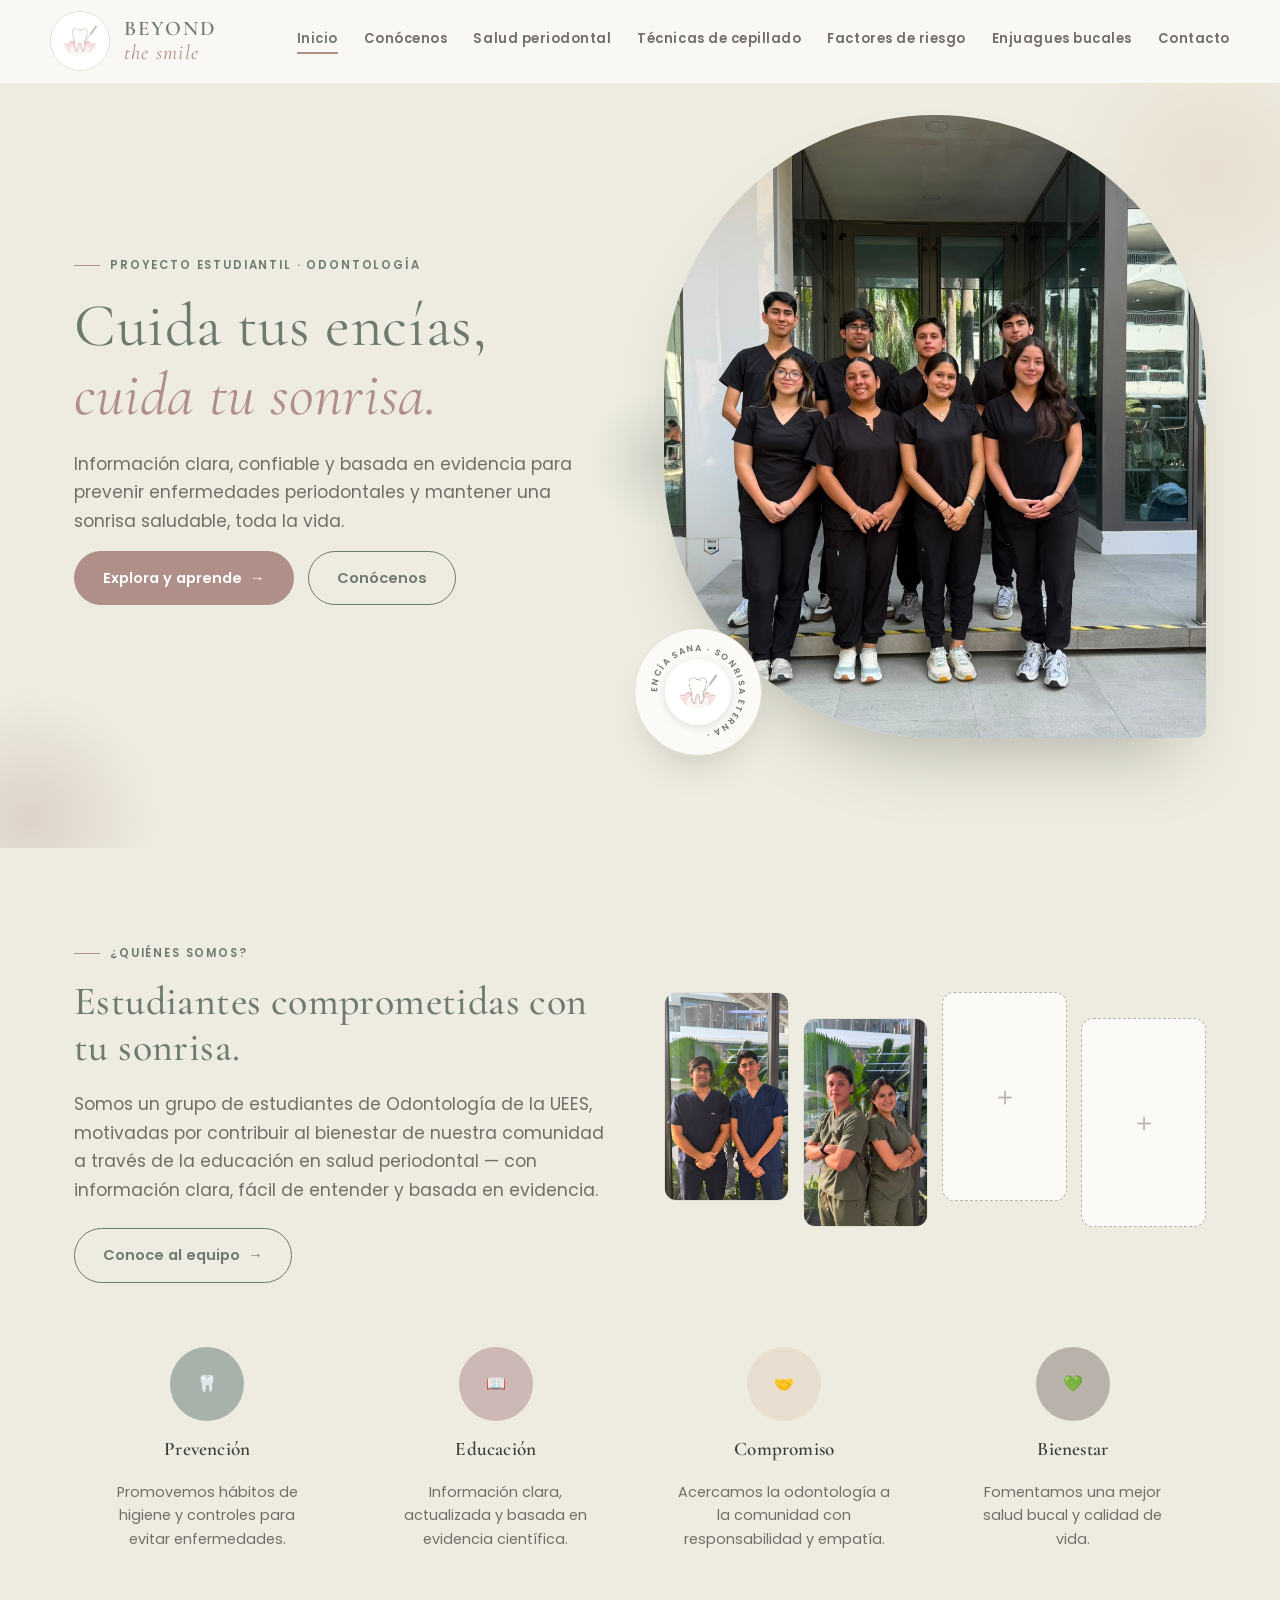
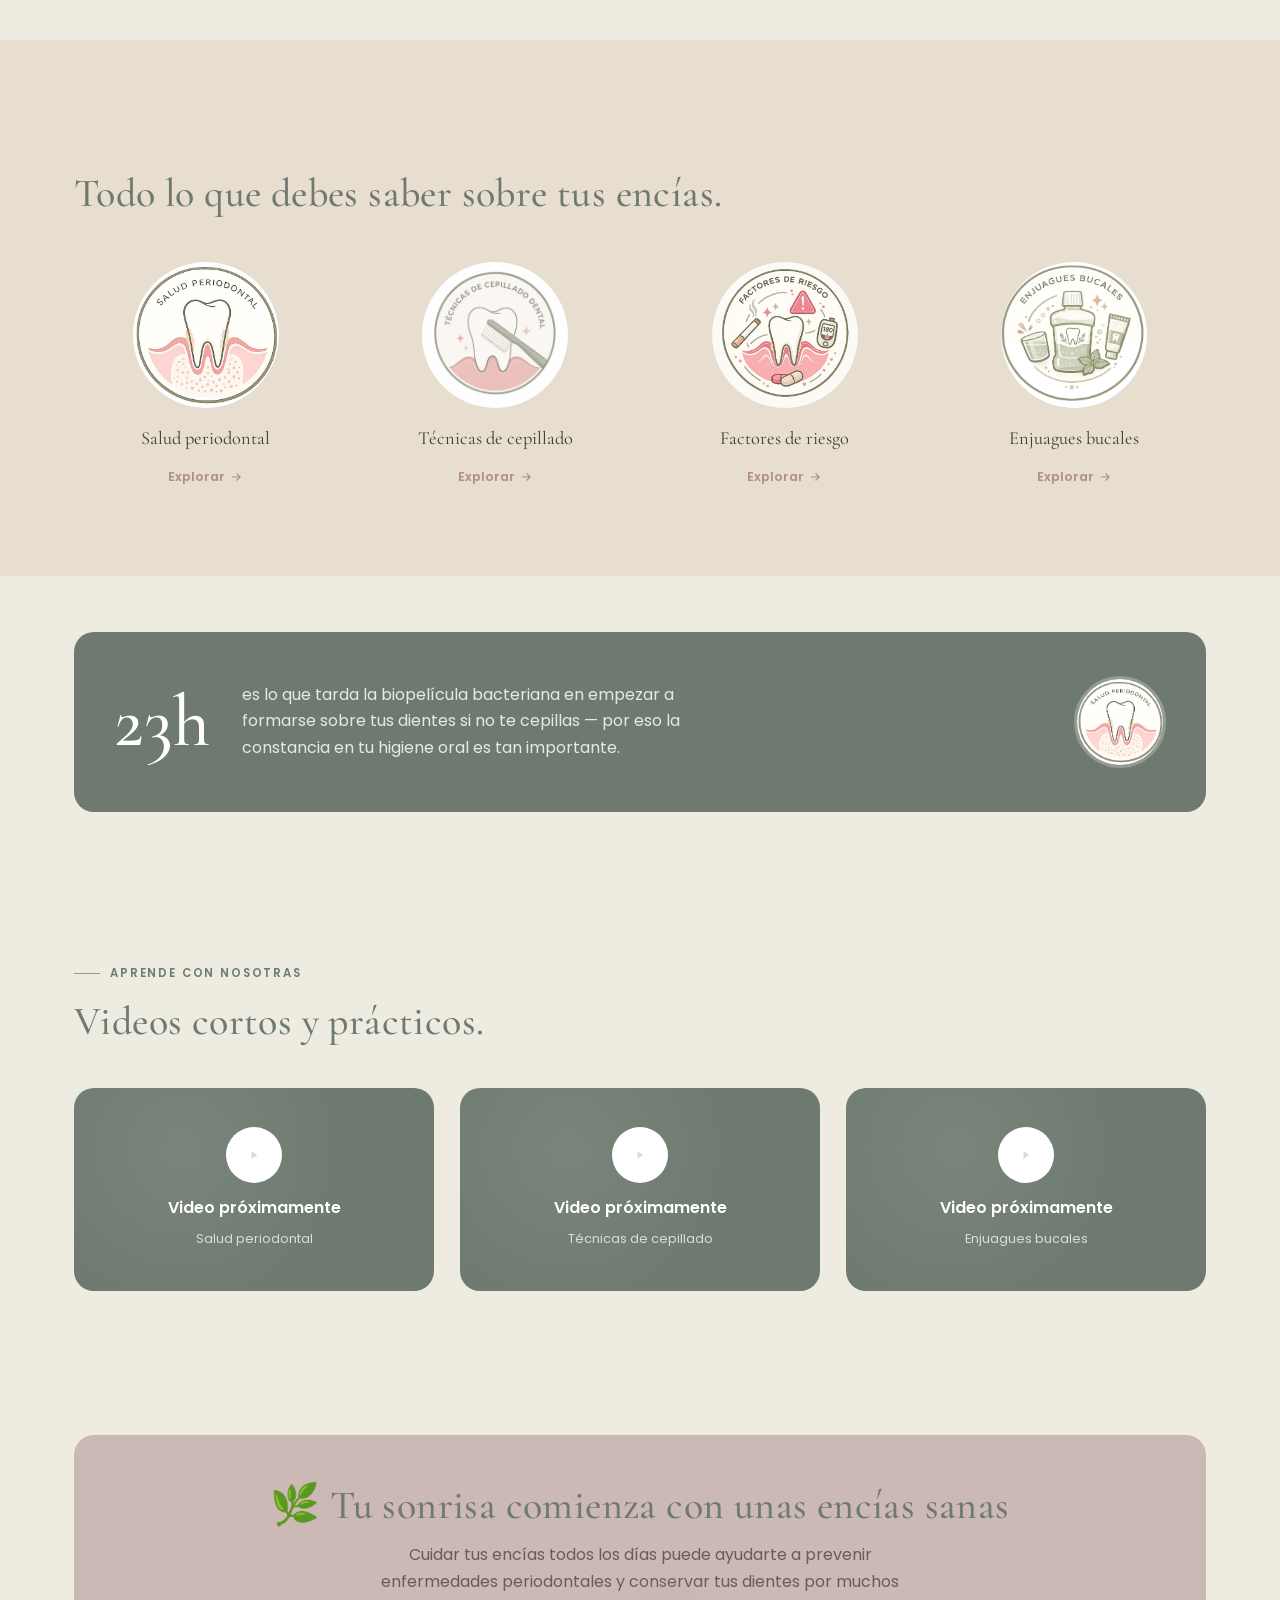
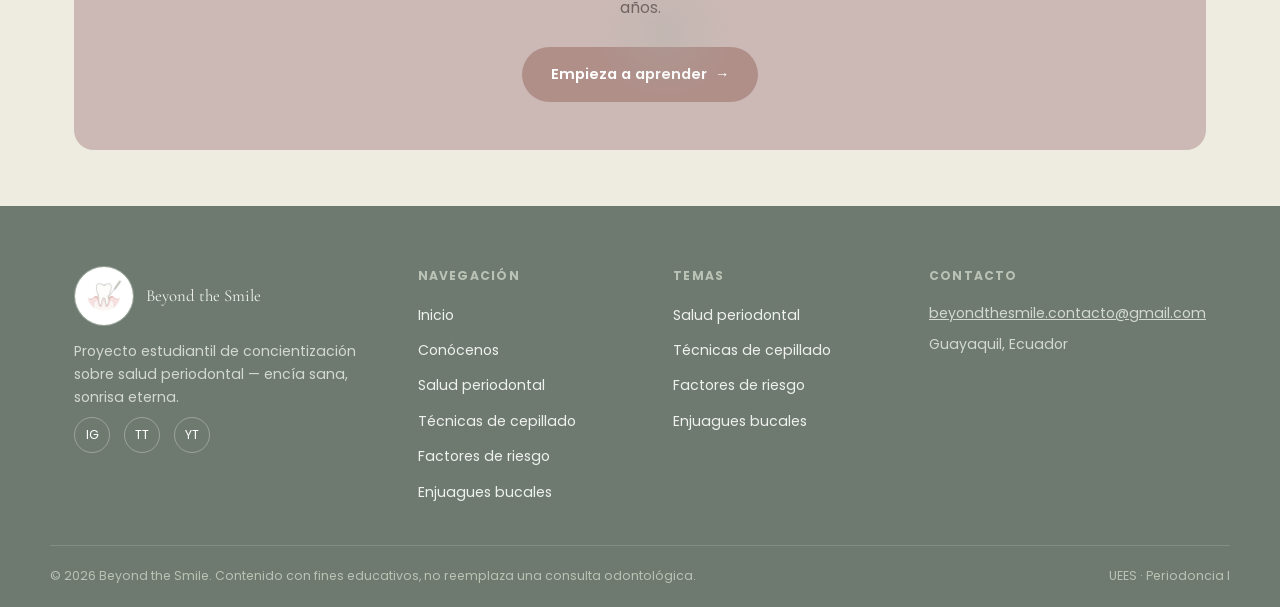
==== commit 4e903cdb: "Reemplaza ícono de factores de riesgo y conecta el mapa de Ecuador - Sustituye factores-riesgo.jpeg " ====
--- a/index.html
+++ b/index.html
@@ -101,7 +101,7 @@
         <span class="topic-card-label">Técnicas de cepillado</span>
         <span class="topic-card-cta">Explorar <svg viewBox="0 0 24 24" width="14" height="14" fill="none" stroke="currentColor" stroke-width="2"><path d="M5 12h14M13 6l6 6-6 6"/></svg></span>
       </a><a class="topic-card" href="pages/factores-de-riesgo.html">
-        <span class="topic-badge"><img src="assets/icons/factores-riesgo.jpeg" alt="Factores de riesgo"></span>
+        <span class="topic-badge"><img src="assets/icons/factores-riesgo.png" alt="Factores de riesgo"></span>
         <span class="topic-card-label">Factores de riesgo</span>
         <span class="topic-card-cta">Explorar <svg viewBox="0 0 24 24" width="14" height="14" fill="none" stroke="currentColor" stroke-width="2"><path d="M5 12h14M13 6l6 6-6 6"/></svg></span>
       </a><a class="topic-card" href="pages/enjuagues-bucales.html">
@@ -116,8 +116,8 @@
   <section class="section section-tight">
     <div class="wrap">
       <div class="stat-strip reveal-scale">
-        <span class="stat-number"><span data-count="40" data-suffix="%">0%</span></span>
-        <p>de los adultos presentan alguna forma de enfermedad periodontal. Cuidar tus encías desde hoy puede marcar la diferencia — explora nuestros temas y aprende a prevenirlo.</p>
+        <span class="stat-number"><span data-count="24" data-suffix="h">0h</span></span>
+        <p>es lo que tarda la biopelícula bacteriana en empezar a formarse sobre tus dientes si no te cepillas — por eso la constancia en tu higiene oral es tan importante.</p>
         <span class="stat-visual"><img src="assets/icons/salud-periodontal.jpeg" alt="Salud periodontal"></span>
       </div>
     </div>
--- a/assets/css/styles.css
+++ b/assets/css/styles.css
@@ -69,6 +69,7 @@
 }
 
 p { margin: 0 0 16px; color: var(--ink-soft); }
+.content-wrap p { margin-bottom: 22px; }
 .lead { font-size: 1.08rem; max-width: 52ch; color: var(--ink-soft); }
 
 /* Buttons */
@@ -318,9 +319,23 @@
 .fact-box .fact-emoji { font-size: 1.8rem; margin-bottom: 10px; display: block; }
 .fact-box h3 { font-size: 1.05rem; margin-bottom: 8px; }
 .fact-box p { font-size: 0.9rem; margin: 0; }
+.fact-box ul { margin: 0; padding-left: 18px; font-size: 0.9rem; color: var(--ink-soft); }
+.fact-box li { margin-bottom: 4px; }
+.fact-box li:last-child { margin-bottom: 0; }
+
+/* Tarjeta del mapa de prevalencia (Ecuador) */
+.map-card {
+  max-width: 380px; margin: 0 auto 40px;
+  background: var(--paper); border: 1px solid var(--line); border-radius: var(--radius);
+  padding: 28px; text-align: center;
+  box-shadow: 0 26px 50px -30px rgba(59,63,58,.3);
+}
+.map-card img { width: 100%; display: block; }
+.map-card p { margin: 14px 0 0; font-size: 0.85rem; color: var(--ink-soft); }
 
 /* Icon-chip row (warning signs, prevention icons) */
 .chip-row { display: flex; flex-wrap: wrap; gap: 16px; margin-top: 32px; }
+.chip-row-cols2 { display: grid; grid-template-columns: repeat(2, 1fr); }
 .chip {
   display: flex; align-items: center; gap: 10px;
   background: var(--paper);
@@ -333,6 +348,21 @@
 .chip:hover { transform: translateY(-4px); background: var(--parchment); border-color: var(--dusty); }
 .chip .emoji { font-size: 1.15rem; }
 
+/* Tarjeta de video incrustado entre secciones de contenido */
+.video-card {
+  display: flex; align-items: center; gap: 22px;
+  background: var(--sage-deep); color: #fff;
+  border-radius: var(--radius); padding: 26px 30px; margin: 48px 0;
+}
+.video-card-play {
+  flex: 0 0 auto; width: 56px; height: 56px; border-radius: 50%;
+  background: rgba(255,255,255,.16);
+  display: flex; align-items: center; justify-content: center;
+  font-size: 1.3rem;
+}
+.video-card-info h3 { color: #fff; margin-bottom: 4px; }
+.video-card-info p { color: rgba(255,255,255,.78); margin: 0; font-size: 0.88rem; }
+
 /* Callout */
 .callout {
   background: var(--parchment);
@@ -369,15 +399,25 @@
 /* Team */
 .team-photo-wrap { border-radius: var(--radius); overflow: hidden; box-shadow: 0 30px 60px -30px rgba(59,63,58,.35); }
 .team-photo-wrap img { width: 100%; display: block; }
-.team-pairs { display: grid; grid-template-columns: 1fr 1fr; gap: 24px; margin-top: 44px; }
-.team-pair-card { background: var(--paper); border-radius: var(--radius); overflow: hidden; border: 1px solid var(--line); transition: transform .4s var(--ease), box-shadow .4s ease; }
-.team-pair-card:hover { transform: translateY(-8px); box-shadow: 0 26px 44px -24px rgba(59,63,58,.35); }
-.team-pair-photo { aspect-ratio: 4/3; overflow: hidden; }
-.team-pair-photo img { width: 100%; height: 100%; object-fit: cover; transition: transform .6s var(--ease); }
-.team-pair-card:hover .team-pair-photo img { transform: scale(1.06); }
-.team-pair-names { padding: 20px 22px; }
-.team-pair-names h3 { margin-bottom: 4px; }
-.team-pair-names span { font-size: 0.82rem; color: var(--ink-soft); text-transform: uppercase; letter-spacing: 0.06em; }
+.team-rows { display: flex; flex-direction: column; gap: 56px; margin-top: 44px; }
+.team-row { display: flex; align-items: center; gap: 48px; flex-direction: row-reverse; }
+.team-row:nth-child(even) { flex-direction: row; }
+.team-row-photo {
+  flex: 0 0 42%; aspect-ratio: 4/3; border-radius: var(--radius); overflow: hidden;
+  border: 1px solid var(--line);
+  transition: transform .4s var(--ease), box-shadow .4s ease;
+}
+.team-row-photo:hover { transform: translateY(-6px); box-shadow: 0 26px 44px -24px rgba(59,63,58,.35); }
+.team-row-photo img { width: 100%; height: 100%; object-fit: cover; transition: transform .6s var(--ease); }
+.team-row-photo:hover img { transform: scale(1.05); }
+.team-row-photo-placeholder {
+  display: flex; align-items: center; justify-content: center;
+  background: var(--paper); color: var(--ink-soft); font-size: 0.85rem; text-align: center; padding: 20px;
+}
+.team-row-info { flex: 1; }
+.team-row-info h3 { margin-bottom: 4px; }
+.team-row-role { font-size: 0.82rem; color: var(--ink-soft); text-transform: uppercase; letter-spacing: 0.06em; }
+.team-row-bio { margin-top: 14px; }
 
 /* Video placeholder */
 .video-placeholder {
@@ -473,15 +513,17 @@
    ========================================================= */
 @media (max-width: 900px) {
   .main-nav { display: none; }
-  .hero-inner, .team-pairs { grid-template-columns: 1fr; }
+  .hero-inner { grid-template-columns: 1fr; }
   .values-grid, .topics-grid, .fact-row, .compare-grid, .prevention-grid, .photo-collage { grid-template-columns: repeat(2, 1fr); }
   .footer-grid { grid-template-columns: 1fr 1fr; }
   .stat-strip { grid-template-columns: 1fr; text-align: center; }
   .stat-visual { margin: 0 auto; }
   .collage-col:nth-child(2), .collage-col:nth-child(4) { margin-top: 0; }
+  .team-row, .team-row:nth-child(even) { flex-direction: column; gap: 24px; }
+  .team-row-photo { flex: none; width: 100%; }
 }
 @media (max-width: 560px) {
-  .values-grid, .topics-grid, .fact-row, .compare-grid, .prevention-grid, .photo-collage { grid-template-columns: 1fr; }
+  .values-grid, .topics-grid, .fact-row, .compare-grid, .prevention-grid, .photo-collage, .chip-row-cols2 { grid-template-columns: 1fr; }
   .footer-grid { grid-template-columns: 1fr; }
 }
 
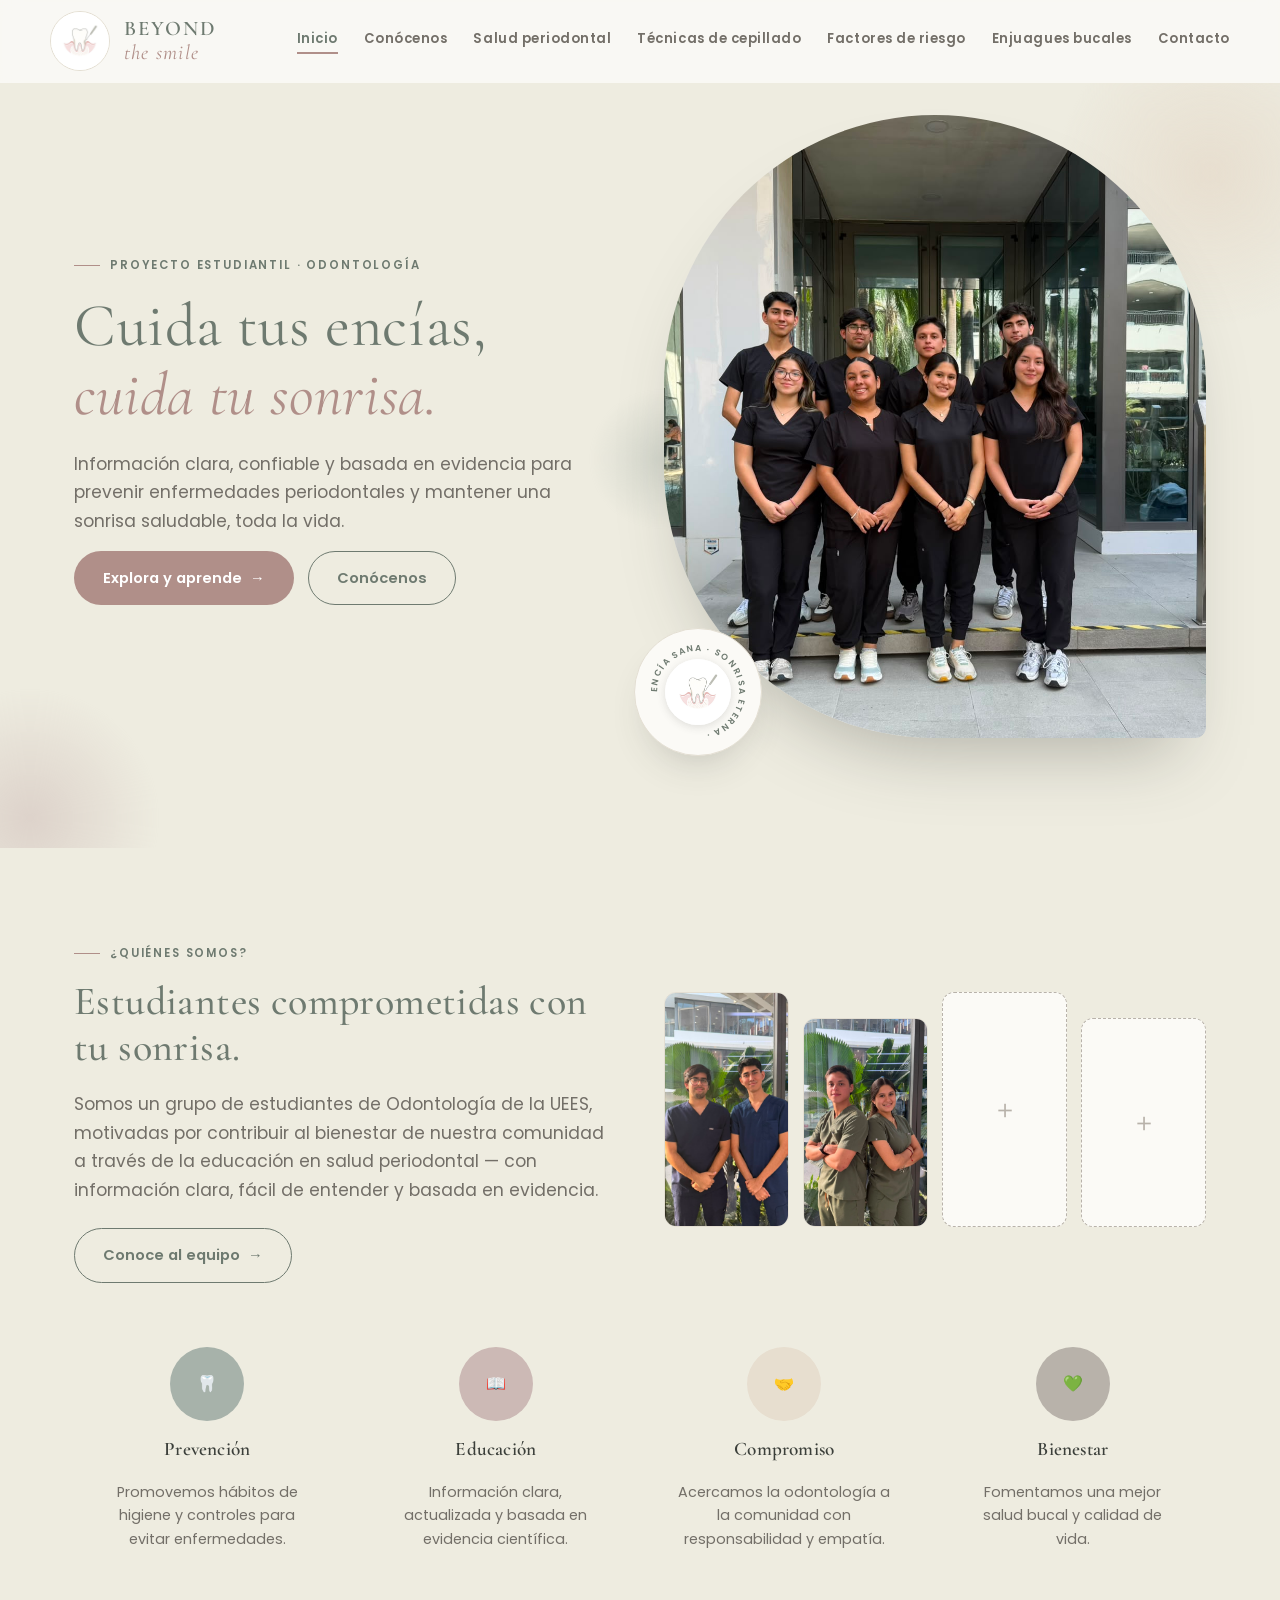
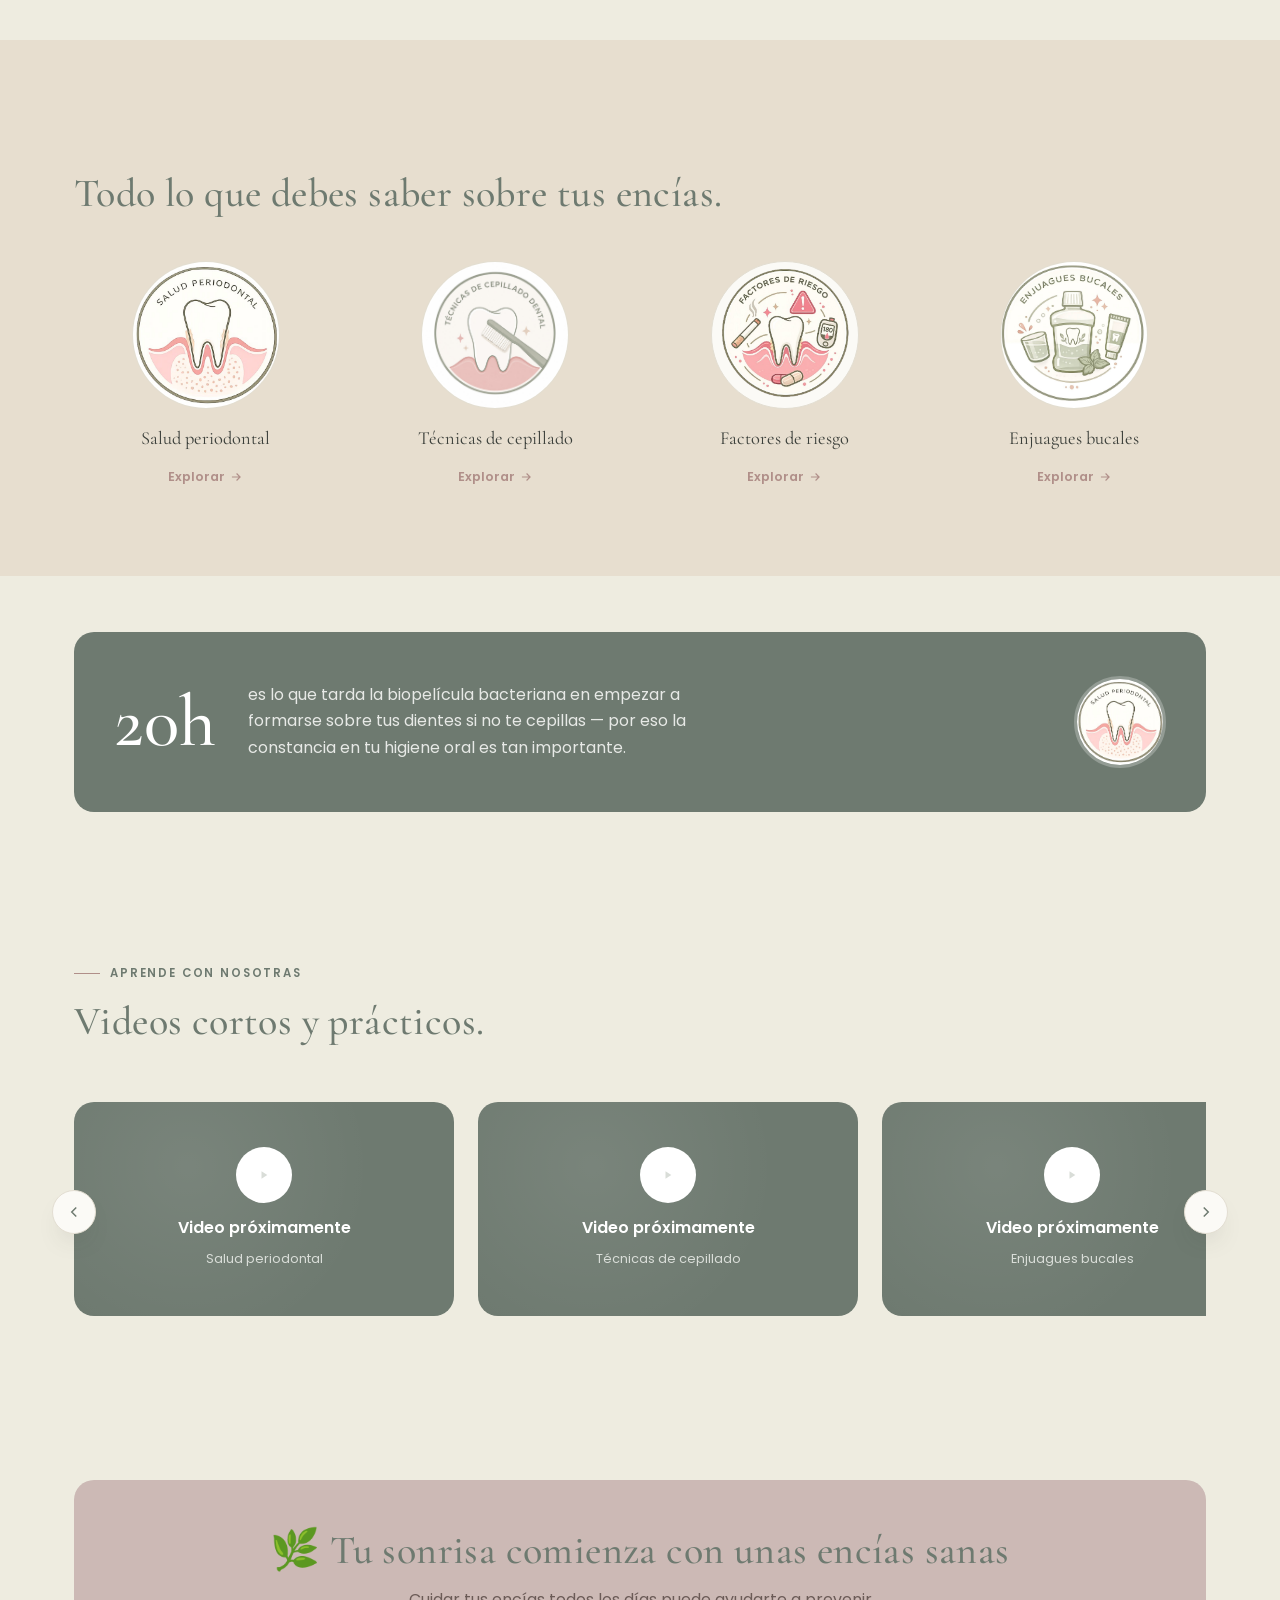
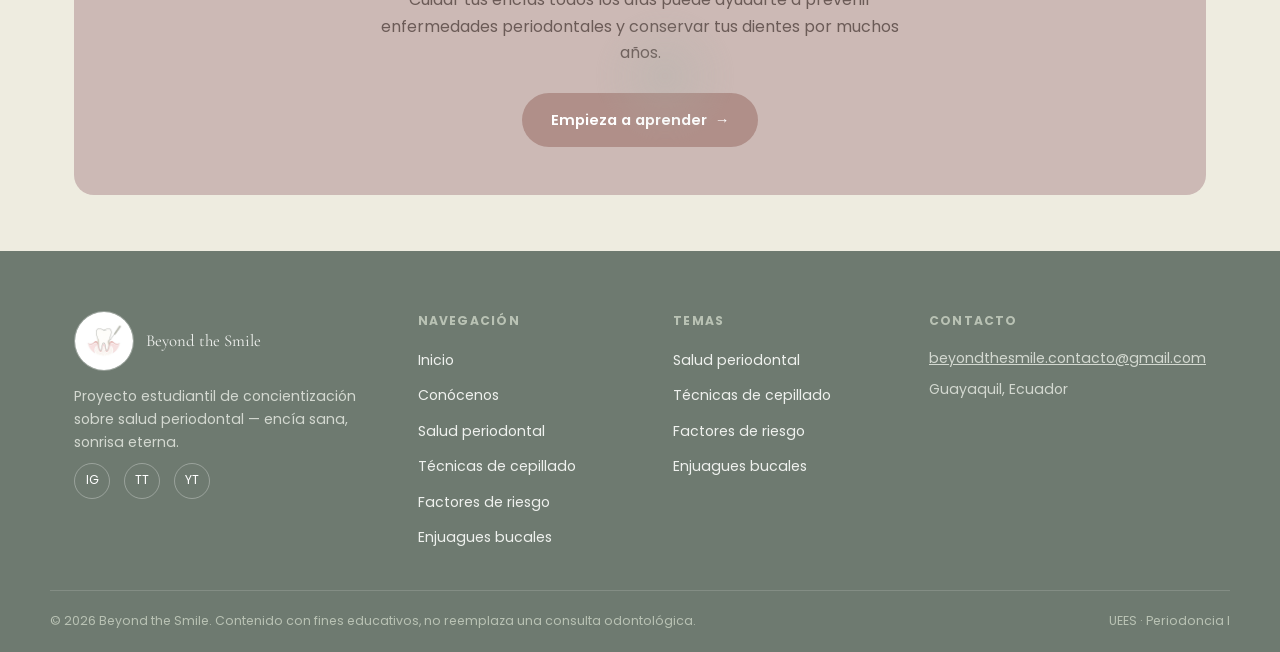
==== commit 8c997725: "Convierte los videos del Inicio en carrusel y agrega hover a las fotos - "Aprende con nosotras": los" ====
--- a/index.html
+++ b/index.html
@@ -128,28 +128,36 @@
     <div class="wrap">
       <p class="eyebrow reveal">Aprende con nosotras</p>
       <h2 class="reveal">Videos cortos y prácticos.</h2>
-      <div class="topics-grid" data-stagger style="grid-template-columns:repeat(3,1fr);">
-        <div class="reveal"><div class="video-placeholder">
-        <div class="video-placeholder-inner">
-          <span class="play-btn"><svg viewBox="0 0 24 24" width="20" height="20" fill="currentColor"><path d="M9 7.5v9l7-4.5-7-4.5z"/></svg></span>
-          <p>Video próximamente</p>
-          <span>Salud periodontal</span>
-        </div>
-      </div></div>
-        <div class="reveal"><div class="video-placeholder">
-        <div class="video-placeholder-inner">
-          <span class="play-btn"><svg viewBox="0 0 24 24" width="20" height="20" fill="currentColor"><path d="M9 7.5v9l7-4.5-7-4.5z"/></svg></span>
-          <p>Video próximamente</p>
-          <span>Técnicas de cepillado</span>
-        </div>
-      </div></div>
-        <div class="reveal"><div class="video-placeholder">
-        <div class="video-placeholder-inner">
-          <span class="play-btn"><svg viewBox="0 0 24 24" width="20" height="20" fill="currentColor"><path d="M9 7.5v9l7-4.5-7-4.5z"/></svg></span>
-          <p>Video próximamente</p>
-          <span>Enjuagues bucales</span>
-        </div>
-      </div></div>
+      <div class="video-carousel reveal-scale">
+        <button class="carousel-arrow carousel-arrow-prev" type="button" aria-label="Video anterior">
+          <svg viewBox="0 0 24 24" width="18" height="18" fill="none" stroke="currentColor" stroke-width="2"><path d="M15 6l-6 6 6 6"/></svg>
+        </button>
+        <div class="video-carousel-track">
+          <div class="video-carousel-slide"><div class="video-placeholder">
+            <div class="video-placeholder-inner">
+              <span class="play-btn"><svg viewBox="0 0 24 24" width="20" height="20" fill="currentColor"><path d="M9 7.5v9l7-4.5-7-4.5z"/></svg></span>
+              <p>Video próximamente</p>
+              <span>Salud periodontal</span>
+            </div>
+          </div></div>
+          <div class="video-carousel-slide"><div class="video-placeholder">
+            <div class="video-placeholder-inner">
+              <span class="play-btn"><svg viewBox="0 0 24 24" width="20" height="20" fill="currentColor"><path d="M9 7.5v9l7-4.5-7-4.5z"/></svg></span>
+              <p>Video próximamente</p>
+              <span>Técnicas de cepillado</span>
+            </div>
+          </div></div>
+          <div class="video-carousel-slide"><div class="video-placeholder">
+            <div class="video-placeholder-inner">
+              <span class="play-btn"><svg viewBox="0 0 24 24" width="20" height="20" fill="currentColor"><path d="M9 7.5v9l7-4.5-7-4.5z"/></svg></span>
+              <p>Video próximamente</p>
+              <span>Enjuagues bucales</span>
+            </div>
+          </div></div>
+        </div>
+        <button class="carousel-arrow carousel-arrow-next" type="button" aria-label="Siguiente video">
+          <svg viewBox="0 0 24 24" width="18" height="18" fill="none" stroke="currentColor" stroke-width="2"><path d="M9 6l6 6-6 6"/></svg>
+        </button>
       </div>
     </div>
   </section>
--- a/assets/css/styles.css
+++ b/assets/css/styles.css
@@ -249,14 +249,16 @@
 .topic-card:hover .topic-card-cta svg { transform: translateX(3px); }
 
 /* Photo collage (quiénes somos, home) */
-.photo-collage { display: grid; grid-template-columns: repeat(4, 1fr); gap: 14px; }
+.photo-collage { display: flex; gap: 14px; }
 .collage-col {
   aspect-ratio: 3/5;
+  flex: 1 1 0;
+  min-width: 0;
   border-radius: var(--radius-sm);
   overflow: hidden;
   background: var(--paper);
   border: 1px solid var(--line);
-  transition: transform .4s var(--ease), box-shadow .4s ease;
+  transition: transform .4s var(--ease), box-shadow .4s ease, flex .5s var(--ease), opacity .4s ease;
 }
 .collage-col:hover { transform: translateY(-6px); box-shadow: 0 20px 34px -20px rgba(59,63,58,.35); }
 .collage-col:nth-child(2), .collage-col:nth-child(4) { margin-top: 26px; }
@@ -267,6 +269,10 @@
   border: 1.5px dashed var(--stone);
   color: var(--stone);
   font-size: 1.6rem;
+}
+@media (hover: hover) {
+  .photo-collage:hover .collage-col { flex: 1 1 0; opacity: .5; }
+  .photo-collage:hover .collage-col:hover { flex: 2.6 1 0; opacity: 1; }
 }
 
 /* Stat strip visual */
@@ -326,12 +332,26 @@
 /* Tarjeta del mapa de prevalencia (Ecuador) */
 .map-card {
   max-width: 380px; margin: 0 auto 40px;
-  background: var(--paper); border: 1px solid var(--line); border-radius: var(--radius);
-  padding: 28px; text-align: center;
+  background: var(--sage-deep); border-radius: var(--radius);
+  padding: 32px; text-align: center;
   box-shadow: 0 26px 50px -30px rgba(59,63,58,.3);
 }
 .map-card img { width: 100%; display: block; }
-.map-card p { margin: 14px 0 0; font-size: 0.85rem; color: var(--ink-soft); }
+.map-card p { margin: 16px 0 0; font-size: 0.85rem; color: rgba(255,255,255,.85); }
+
+/* Badge "Tema N" (rectángulo de color, estilo referencia) */
+.eyebrow-badge {
+  display: inline-block;
+  background: var(--sage-deep);
+  color: #fff;
+  font-size: 0.72rem;
+  font-weight: 700;
+  letter-spacing: 0.08em;
+  text-transform: uppercase;
+  padding: 6px 14px;
+  border-radius: 6px;
+  margin: 0 0 16px;
+}
 
 /* Icon-chip row (warning signs, prevention icons) */
 .chip-row { display: flex; flex-wrap: wrap; gap: 16px; margin-top: 32px; }
@@ -443,6 +463,33 @@
 @keyframes pulse-ring { 0%,100% { box-shadow: 0 0 0 0 rgba(255,255,255,.4);} 50% { box-shadow: 0 0 0 14px rgba(255,255,255,0);} }
 .video-placeholder-inner p { color: #fff; font-weight: 600; margin: 0 0 4px; }
 .video-placeholder-inner span { font-size: 0.8rem; color: #D9DDD8; }
+
+/* Carrusel de videos (auto-scroll + flechas + zoom en hover) */
+.video-carousel { position: relative; margin-top: 44px; }
+.video-carousel-track {
+  display: flex; gap: 24px;
+  overflow-x: auto; overflow-y: hidden;
+  scroll-snap-type: x mandatory;
+  scroll-behavior: smooth;
+  padding: 14px 4px 20px;
+  -ms-overflow-style: none; scrollbar-width: none;
+}
+.video-carousel-track::-webkit-scrollbar { display: none; }
+.video-carousel-slide { flex: 0 0 clamp(240px, 40%, 380px); scroll-snap-align: start; }
+.video-carousel-slide .video-placeholder { transition: transform .4s var(--ease), box-shadow .4s ease; }
+.video-carousel-slide:hover .video-placeholder { transform: scale(1.045); box-shadow: 0 28px 48px -22px rgba(59,63,58,.4); }
+.carousel-arrow {
+  position: absolute; top: 50%; transform: translateY(-50%);
+  width: 44px; height: 44px; border-radius: 50%;
+  background: var(--paper); border: 1px solid var(--line);
+  display: flex; align-items: center; justify-content: center;
+  cursor: pointer; z-index: 3; color: var(--sage-deep);
+  box-shadow: 0 14px 26px -14px rgba(59,63,58,.35);
+  transition: background .3s ease, color .3s ease, transform .3s ease;
+}
+.carousel-arrow:hover { background: var(--sage-deep); color: #fff; }
+.carousel-arrow-prev { left: -22px; }
+.carousel-arrow-next { right: -22px; }
 
 /* CTA banner */
 .cta-banner {
@@ -514,17 +561,23 @@
 @media (max-width: 900px) {
   .main-nav { display: none; }
   .hero-inner { grid-template-columns: 1fr; }
-  .values-grid, .topics-grid, .fact-row, .compare-grid, .prevention-grid, .photo-collage { grid-template-columns: repeat(2, 1fr); }
+  .values-grid, .topics-grid, .fact-row, .compare-grid, .prevention-grid { grid-template-columns: repeat(2, 1fr); }
   .footer-grid { grid-template-columns: 1fr 1fr; }
   .stat-strip { grid-template-columns: 1fr; text-align: center; }
   .stat-visual { margin: 0 auto; }
+  .photo-collage { flex-wrap: wrap; }
+  .collage-col { flex: 1 1 calc(50% - 7px); }
   .collage-col:nth-child(2), .collage-col:nth-child(4) { margin-top: 0; }
   .team-row, .team-row:nth-child(even) { flex-direction: column; gap: 24px; }
   .team-row-photo { flex: none; width: 100%; }
+  .carousel-arrow-prev { left: 4px; }
+  .carousel-arrow-next { right: 4px; }
 }
 @media (max-width: 560px) {
-  .values-grid, .topics-grid, .fact-row, .compare-grid, .prevention-grid, .photo-collage, .chip-row-cols2 { grid-template-columns: 1fr; }
+  .values-grid, .topics-grid, .fact-row, .compare-grid, .prevention-grid, .chip-row-cols2 { grid-template-columns: 1fr; }
   .footer-grid { grid-template-columns: 1fr; }
+  .collage-col { flex: 1 1 100%; }
+  .carousel-arrow { display: none; }
 }
 
 a:focus-visible, button:focus-visible { outline: 2px solid var(--dusty-deep); outline-offset: 2px; }
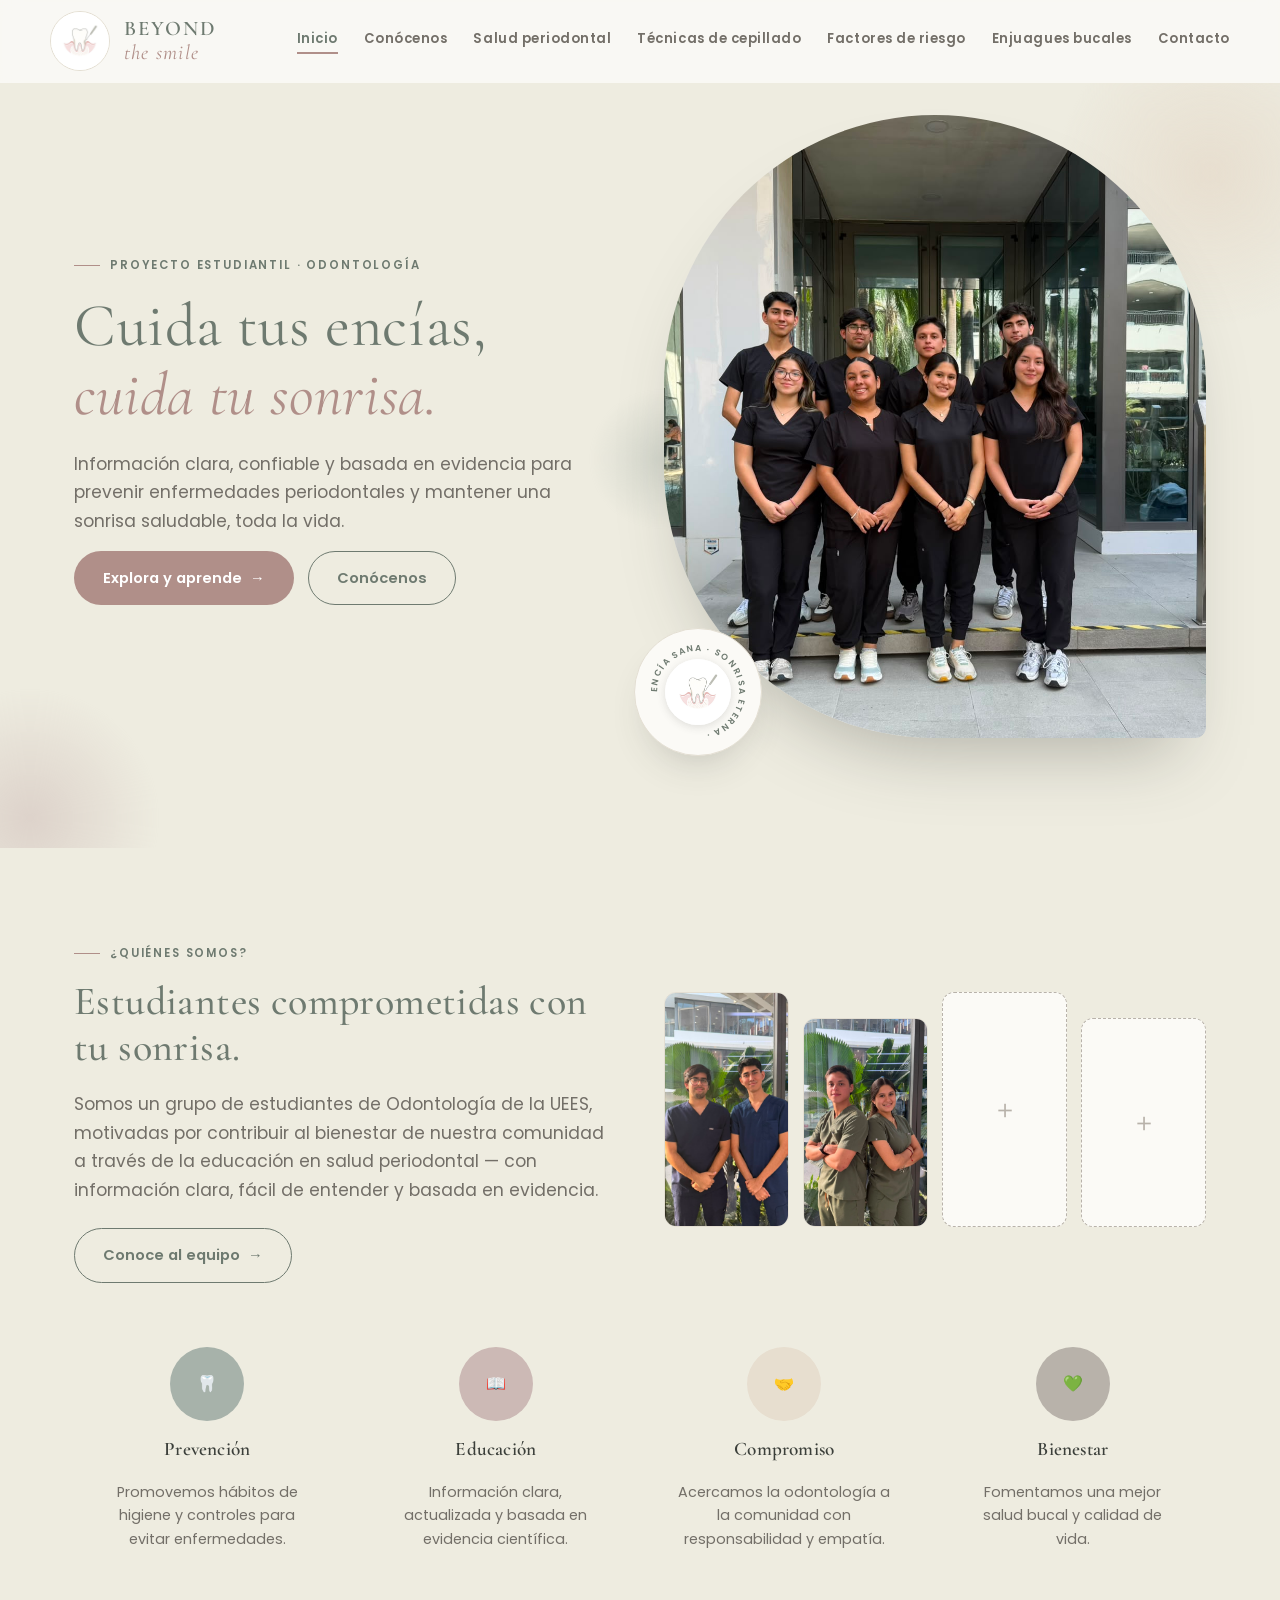
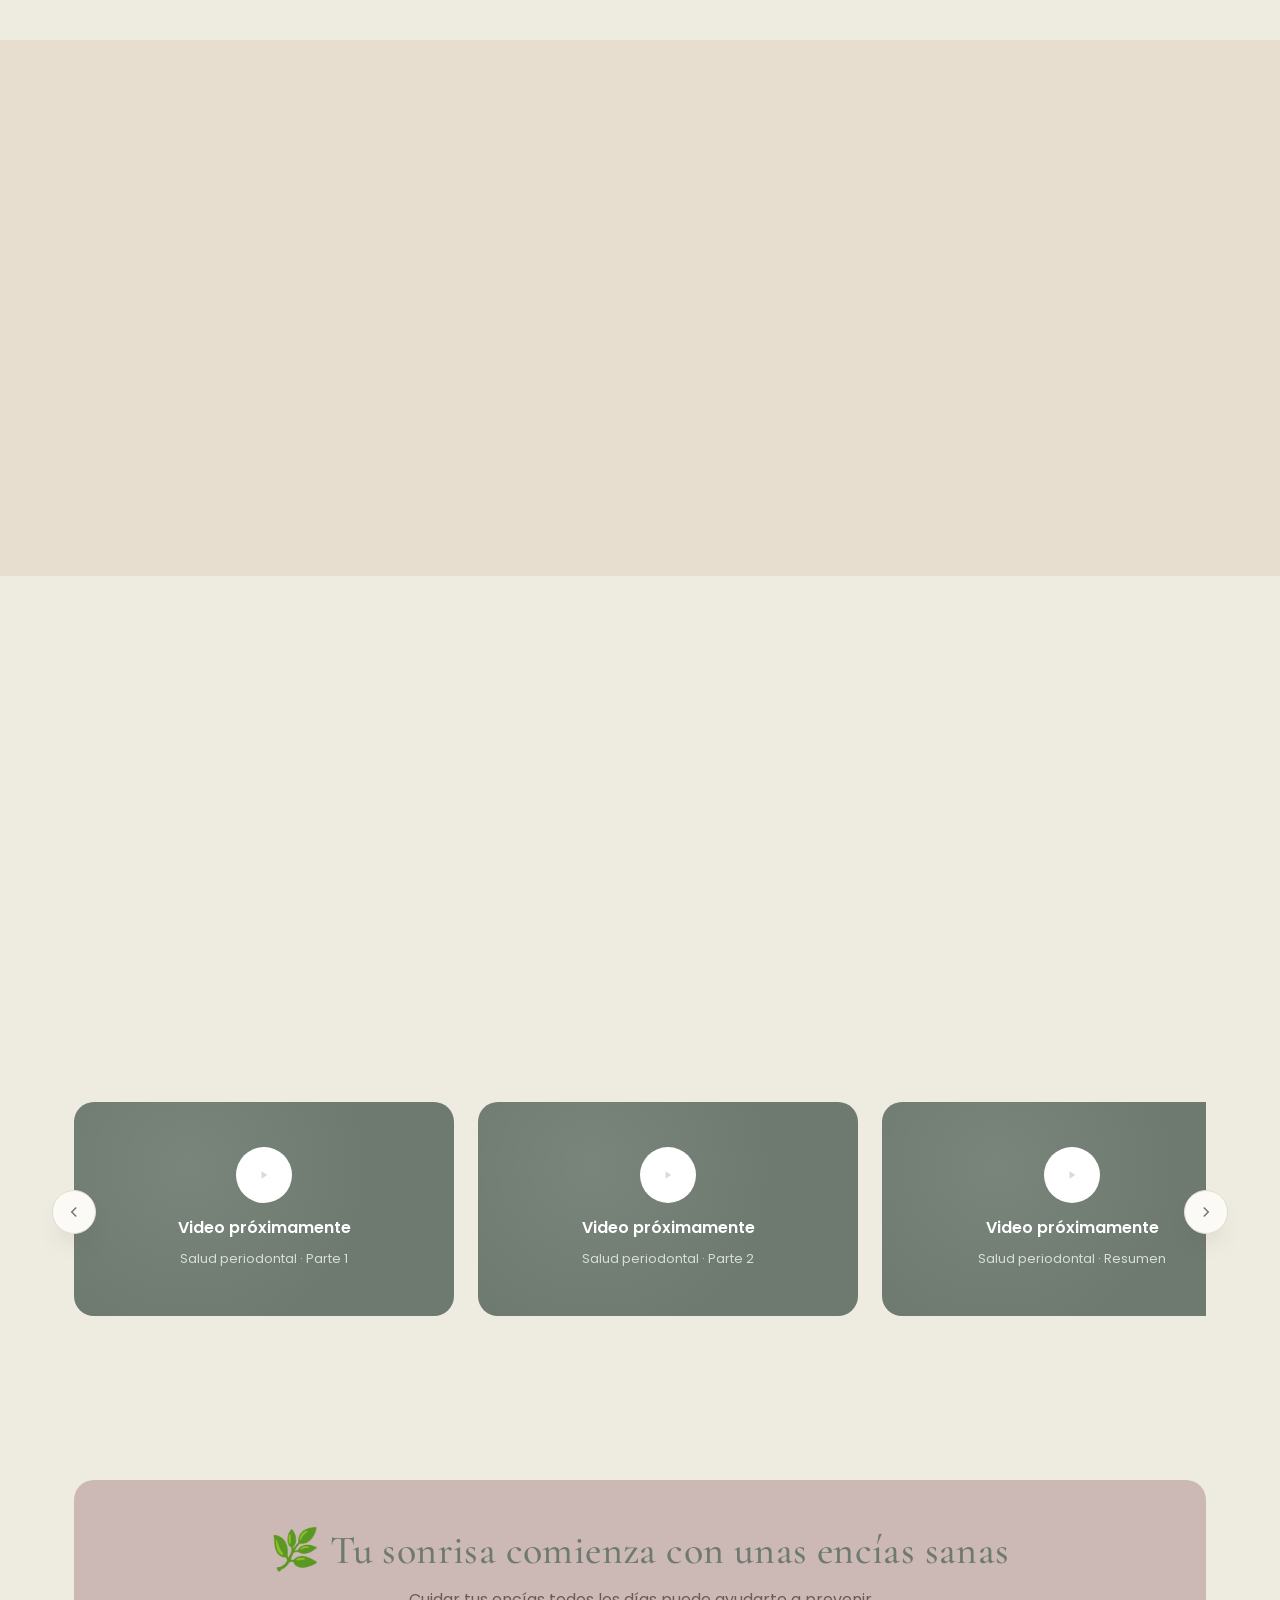
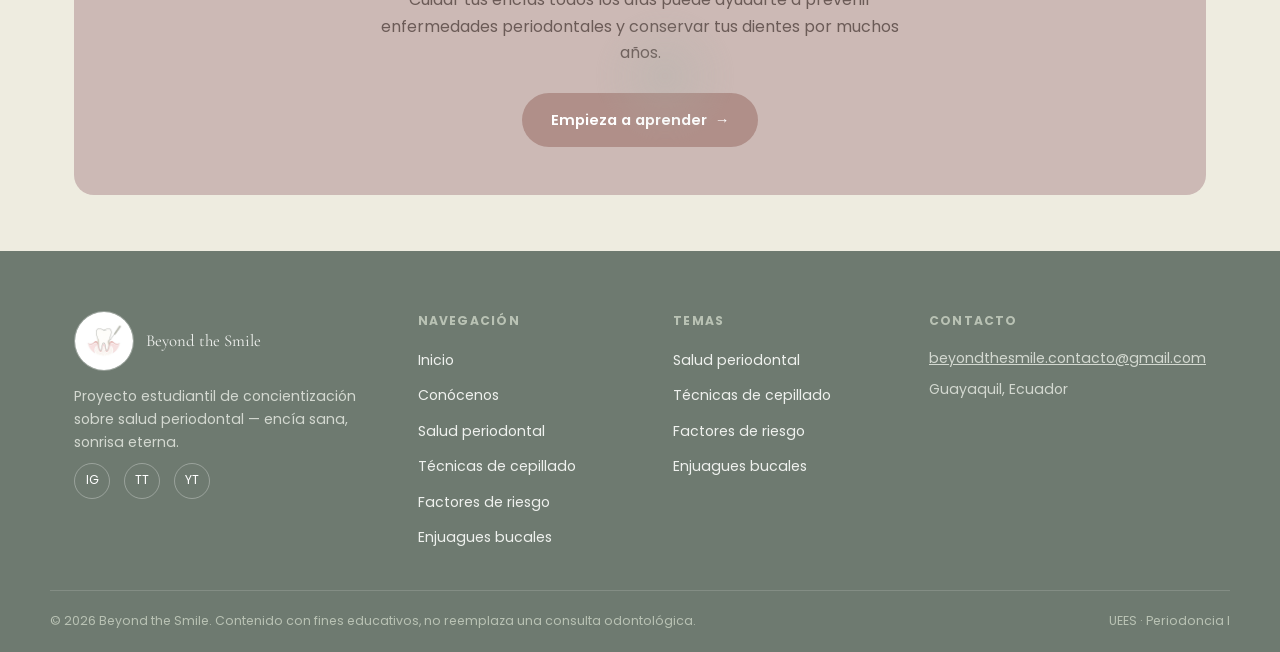
==== commit 796e0909: "Amplía el carrusel a 12 videos placeholder y agranda el hover de fotos - El carrusel de "Aprende con" ====
--- a/index.html
+++ b/index.html
@@ -137,21 +137,84 @@
             <div class="video-placeholder-inner">
               <span class="play-btn"><svg viewBox="0 0 24 24" width="20" height="20" fill="currentColor"><path d="M9 7.5v9l7-4.5-7-4.5z"/></svg></span>
               <p>Video próximamente</p>
-              <span>Salud periodontal</span>
-            </div>
-          </div></div>
-          <div class="video-carousel-slide"><div class="video-placeholder">
-            <div class="video-placeholder-inner">
-              <span class="play-btn"><svg viewBox="0 0 24 24" width="20" height="20" fill="currentColor"><path d="M9 7.5v9l7-4.5-7-4.5z"/></svg></span>
-              <p>Video próximamente</p>
-              <span>Técnicas de cepillado</span>
-            </div>
-          </div></div>
-          <div class="video-carousel-slide"><div class="video-placeholder">
-            <div class="video-placeholder-inner">
-              <span class="play-btn"><svg viewBox="0 0 24 24" width="20" height="20" fill="currentColor"><path d="M9 7.5v9l7-4.5-7-4.5z"/></svg></span>
-              <p>Video próximamente</p>
-              <span>Enjuagues bucales</span>
+              <span>Salud periodontal · Parte 1</span>
+            </div>
+          </div></div>
+          <div class="video-carousel-slide"><div class="video-placeholder">
+            <div class="video-placeholder-inner">
+              <span class="play-btn"><svg viewBox="0 0 24 24" width="20" height="20" fill="currentColor"><path d="M9 7.5v9l7-4.5-7-4.5z"/></svg></span>
+              <p>Video próximamente</p>
+              <span>Salud periodontal · Parte 2</span>
+            </div>
+          </div></div>
+          <div class="video-carousel-slide"><div class="video-placeholder">
+            <div class="video-placeholder-inner">
+              <span class="play-btn"><svg viewBox="0 0 24 24" width="20" height="20" fill="currentColor"><path d="M9 7.5v9l7-4.5-7-4.5z"/></svg></span>
+              <p>Video próximamente</p>
+              <span>Salud periodontal · Resumen</span>
+            </div>
+          </div></div>
+          <div class="video-carousel-slide"><div class="video-placeholder">
+            <div class="video-placeholder-inner">
+              <span class="play-btn"><svg viewBox="0 0 24 24" width="20" height="20" fill="currentColor"><path d="M9 7.5v9l7-4.5-7-4.5z"/></svg></span>
+              <p>Video próximamente</p>
+              <span>Técnicas de cepillado · Parte 1</span>
+            </div>
+          </div></div>
+          <div class="video-carousel-slide"><div class="video-placeholder">
+            <div class="video-placeholder-inner">
+              <span class="play-btn"><svg viewBox="0 0 24 24" width="20" height="20" fill="currentColor"><path d="M9 7.5v9l7-4.5-7-4.5z"/></svg></span>
+              <p>Video próximamente</p>
+              <span>Técnicas de cepillado · Parte 2</span>
+            </div>
+          </div></div>
+          <div class="video-carousel-slide"><div class="video-placeholder">
+            <div class="video-placeholder-inner">
+              <span class="play-btn"><svg viewBox="0 0 24 24" width="20" height="20" fill="currentColor"><path d="M9 7.5v9l7-4.5-7-4.5z"/></svg></span>
+              <p>Video próximamente</p>
+              <span>Técnicas de cepillado · Resumen</span>
+            </div>
+          </div></div>
+          <div class="video-carousel-slide"><div class="video-placeholder">
+            <div class="video-placeholder-inner">
+              <span class="play-btn"><svg viewBox="0 0 24 24" width="20" height="20" fill="currentColor"><path d="M9 7.5v9l7-4.5-7-4.5z"/></svg></span>
+              <p>Video próximamente</p>
+              <span>Factores de riesgo · Parte 1</span>
+            </div>
+          </div></div>
+          <div class="video-carousel-slide"><div class="video-placeholder">
+            <div class="video-placeholder-inner">
+              <span class="play-btn"><svg viewBox="0 0 24 24" width="20" height="20" fill="currentColor"><path d="M9 7.5v9l7-4.5-7-4.5z"/></svg></span>
+              <p>Video próximamente</p>
+              <span>Factores de riesgo · Parte 2</span>
+            </div>
+          </div></div>
+          <div class="video-carousel-slide"><div class="video-placeholder">
+            <div class="video-placeholder-inner">
+              <span class="play-btn"><svg viewBox="0 0 24 24" width="20" height="20" fill="currentColor"><path d="M9 7.5v9l7-4.5-7-4.5z"/></svg></span>
+              <p>Video próximamente</p>
+              <span>Factores de riesgo · Resumen</span>
+            </div>
+          </div></div>
+          <div class="video-carousel-slide"><div class="video-placeholder">
+            <div class="video-placeholder-inner">
+              <span class="play-btn"><svg viewBox="0 0 24 24" width="20" height="20" fill="currentColor"><path d="M9 7.5v9l7-4.5-7-4.5z"/></svg></span>
+              <p>Video próximamente</p>
+              <span>Enjuagues bucales · Parte 1</span>
+            </div>
+          </div></div>
+          <div class="video-carousel-slide"><div class="video-placeholder">
+            <div class="video-placeholder-inner">
+              <span class="play-btn"><svg viewBox="0 0 24 24" width="20" height="20" fill="currentColor"><path d="M9 7.5v9l7-4.5-7-4.5z"/></svg></span>
+              <p>Video próximamente</p>
+              <span>Enjuagues bucales · Parte 2</span>
+            </div>
+          </div></div>
+          <div class="video-carousel-slide"><div class="video-placeholder">
+            <div class="video-placeholder-inner">
+              <span class="play-btn"><svg viewBox="0 0 24 24" width="20" height="20" fill="currentColor"><path d="M9 7.5v9l7-4.5-7-4.5z"/></svg></span>
+              <p>Video próximamente</p>
+              <span>Enjuagues bucales · Resumen</span>
             </div>
           </div></div>
         </div>
--- a/assets/css/styles.css
+++ b/assets/css/styles.css
@@ -271,8 +271,8 @@
   font-size: 1.6rem;
 }
 @media (hover: hover) {
-  .photo-collage:hover .collage-col { flex: 1 1 0; opacity: .5; }
-  .photo-collage:hover .collage-col:hover { flex: 2.6 1 0; opacity: 1; }
+  .photo-collage:hover .collage-col { flex: 0.7 1 0; opacity: .4; }
+  .photo-collage:hover .collage-col:hover { flex: 3.6 1 0; opacity: 1; }
 }
 
 /* Stat strip visual */
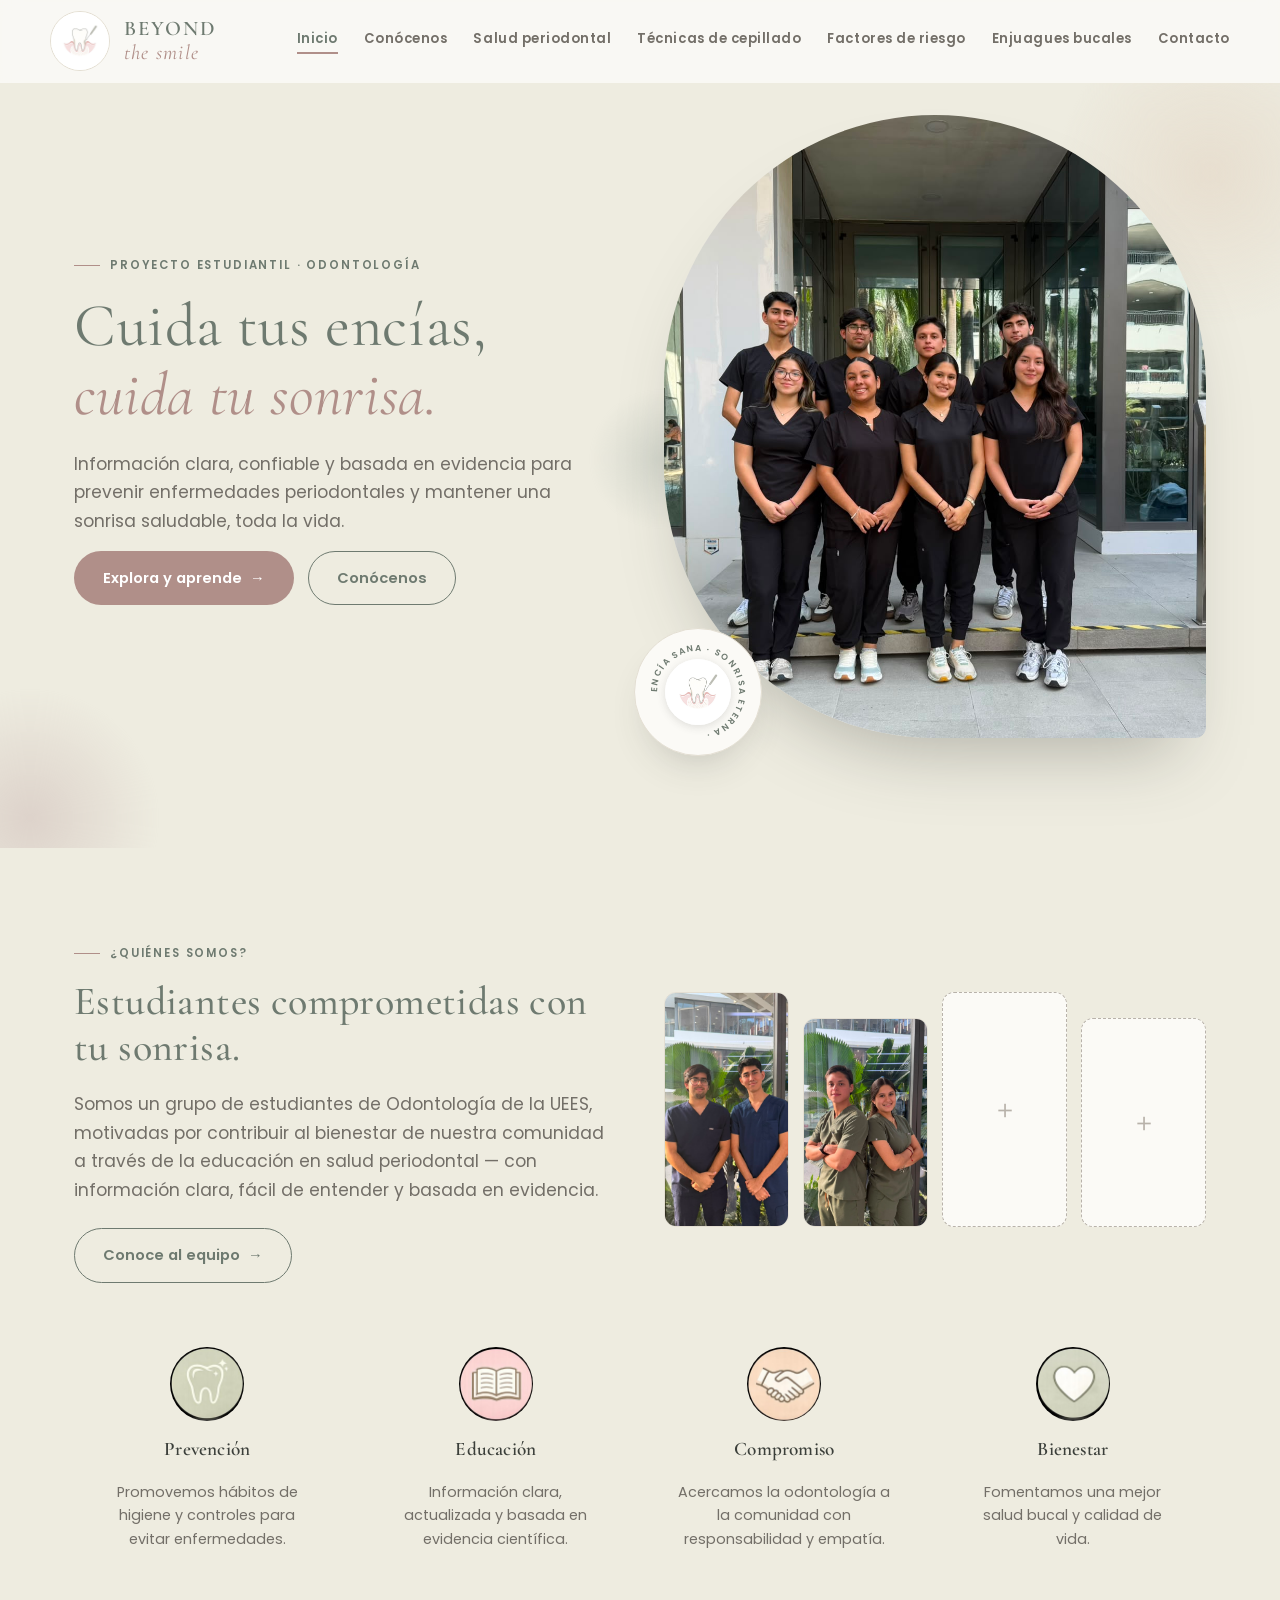
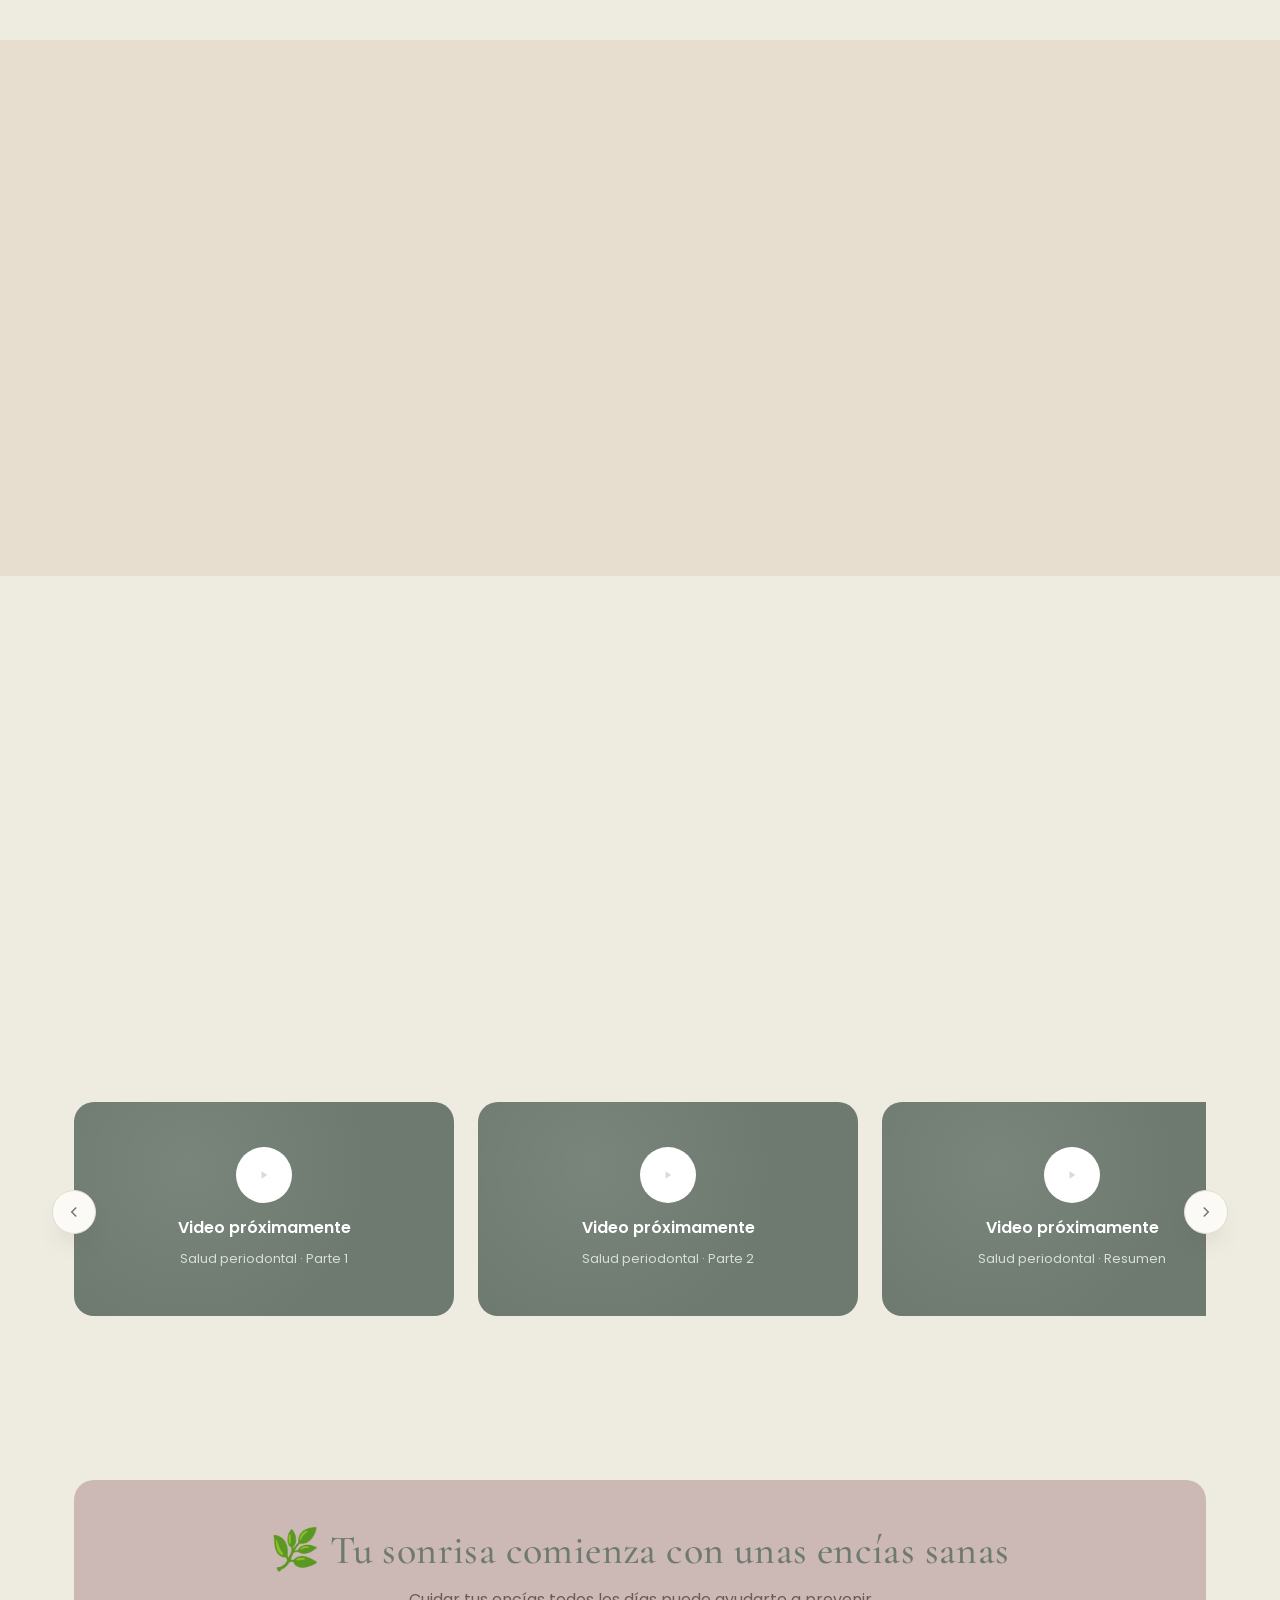
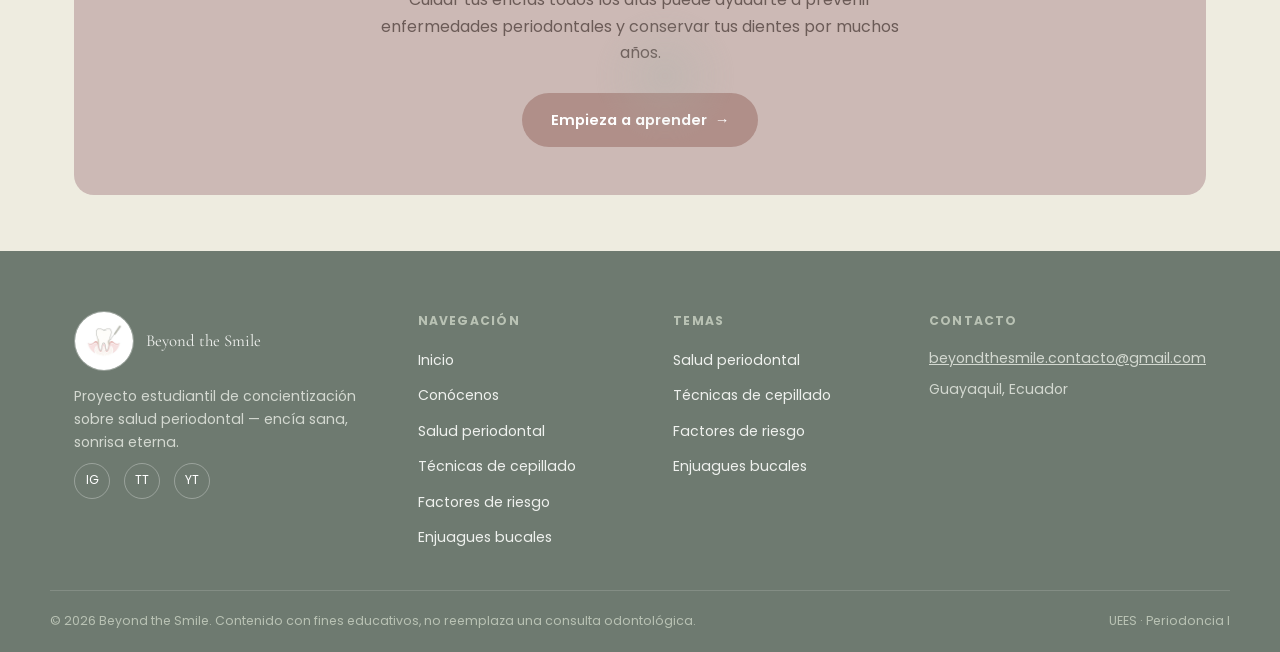
==== commit a6fdc39b: "Reemplaza los emojis de la sección de valores por íconos reales Se separó la imagen de 4 íconos (die" ====
--- a/index.html
+++ b/index.html
@@ -79,10 +79,10 @@
       </div>
 
       <div class="values-grid" data-stagger style="margin-top:64px;">
-        <div class="value-card"><div class="value-icon c-sage">🦷</div><h3>Prevención</h3><p>Promovemos hábitos de higiene y controles para evitar enfermedades.</p></div>
-        <div class="value-card"><div class="value-icon c-dusty">📖</div><h3>Educación</h3><p>Información clara, actualizada y basada en evidencia científica.</p></div>
-        <div class="value-card"><div class="value-icon c-parchment">🤝</div><h3>Compromiso</h3><p>Acercamos la odontología a la comunidad con responsabilidad y empatía.</p></div>
-        <div class="value-card"><div class="value-icon c-stone">💚</div><h3>Bienestar</h3><p>Fomentamos una mejor salud bucal y calidad de vida.</p></div>
+        <div class="value-card"><div class="value-icon c-sage"><img src="assets/icons/valor-prevencion.png" alt="Prevención"></div><h3>Prevención</h3><p>Promovemos hábitos de higiene y controles para evitar enfermedades.</p></div>
+        <div class="value-card"><div class="value-icon c-dusty"><img src="assets/icons/valor-educacion.png" alt="Educación"></div><h3>Educación</h3><p>Información clara, actualizada y basada en evidencia científica.</p></div>
+        <div class="value-card"><div class="value-icon c-parchment"><img src="assets/icons/valor-compromiso.png" alt="Compromiso"></div><h3>Compromiso</h3><p>Acercamos la odontología a la comunidad con responsabilidad y empatía.</p></div>
+        <div class="value-card"><div class="value-icon c-stone"><img src="assets/icons/valor-bienestar.png" alt="Bienestar"></div><h3>Bienestar</h3><p>Fomentamos una mejor salud bucal y calidad de vida.</p></div>
       </div>
     </div>
   </section>
--- a/assets/css/styles.css
+++ b/assets/css/styles.css
@@ -217,11 +217,12 @@
 .value-card { text-align: center; transition: transform .4s var(--ease); }
 .value-card:hover { transform: translateY(-8px); }
 .value-icon {
-  width: 74px; height: 74px; border-radius: 50%;
-  display: flex; align-items: center; justify-content: center;
-  margin: 0 auto 18px;
+  width: 74px; height: 74px; border-radius: 50%; overflow: hidden;
+  display: flex; align-items: center; justify-content: center;
+  margin: 0 auto 18px; font-size: 1.9rem;
   transition: transform .4s var(--ease), box-shadow .4s ease;
 }
+.value-icon img { width: 100%; height: 100%; object-fit: cover; }
 .value-card:hover .value-icon { transform: scale(1.08) rotate(-4deg); box-shadow: 0 16px 28px -14px rgba(59,63,58,.35); }
 .value-icon.c-sage { background: var(--sage); color: #fff; }
 .value-icon.c-dusty { background: var(--dusty); color: #fff; }
@@ -303,6 +304,9 @@
 }
 .stat-strip p { color: #E7E9E6; margin: 0; max-width: 46ch; }
 
+/* Modificador reutilizable de 3 columnas (mantiene el colapso responsive) */
+.grid-cols-3 { grid-template-columns: repeat(3, 1fr); }
+
 /* Two-column comparison cards */
 .compare-grid { display: grid; grid-template-columns: 1fr 1fr; gap: 24px; margin-top: 32px; }
 .compare-card {
@@ -313,6 +317,18 @@
   transition: transform .35s var(--ease), box-shadow .35s ease;
 }
 .compare-card.c-alert { border-top-color: var(--dusty-deep); }
+.compare-card.c-stone { border-top-color: var(--stone); }
+.compare-card-img {
+  aspect-ratio: 4/3; max-height: 220px; background: var(--ivory); border-radius: var(--radius-sm);
+  overflow: hidden; margin-bottom: 16px;
+  box-shadow: 0 14px 26px -18px rgba(59,63,58,.35);
+}
+.compare-card-img img { width: 100%; height: 100%; object-fit: cover; display: block; }
+
+/* Comparación manual/eléctrico dentro de una misma tarjeta ancha */
+.brush-pick-grid { display: grid; grid-template-columns: repeat(2, 1fr); gap: 26px; margin-top: 20px; }
+.brush-pick h4 { font-family: var(--font-display); font-size: 1.15rem; font-weight: 500; color: var(--ink); margin: 0 0 6px; }
+.brush-pick p { font-size: 0.92rem; margin: 0; }
 .compare-card:hover { transform: translateY(-6px); box-shadow: 0 24px 40px -24px rgba(59,63,58,.35); }
 .compare-card h3 { font-family: var(--font-display); font-size: 1.4rem; margin-bottom: 14px; }
 .compare-card ul { margin: 0; padding-left: 20px; color: var(--ink-soft); font-size: 0.94rem; }
@@ -366,7 +382,74 @@
   transition: transform .3s ease, background .3s ease, border-color .3s ease;
 }
 .chip:hover { transform: translateY(-4px); background: var(--parchment); border-color: var(--dusty); }
-.chip .emoji { font-size: 1.15rem; }
+.chip .emoji { font-size: 1.35rem; }
+.chip-row-grid { display: grid; grid-template-columns: repeat(auto-fit, minmax(190px, 1fr)); gap: 16px; margin-top: 32px; }
+.chip-row-grid .chip { width: 100%; }
+
+/* Tarjetas de técnica (cabecera de color + cuerpo) */
+.technique-grid { display: grid; grid-template-columns: repeat(3, 1fr); gap: 22px; margin-top: 36px; }
+.technique-card {
+  background: var(--paper); border: 1px solid var(--line); border-radius: var(--radius);
+  overflow: hidden; transition: transform .35s var(--ease), box-shadow .35s ease;
+}
+.technique-card:hover { transform: translateY(-6px); box-shadow: 0 24px 40px -24px rgba(59,63,58,.35); }
+.technique-card-head {
+  padding: 14px 22px; font-weight: 600; font-size: 0.95rem; color: #fff;
+  min-height: 108px; display: flex; align-items: center;
+}
+.technique-card-head.c-sage { background: var(--sage); }
+.technique-card-head.c-dusty { background: var(--dusty-deep); }
+.technique-card-head.c-stone { background: var(--stone); }
+.technique-card-img {
+  aspect-ratio: 4/3;
+  background: var(--ivory);
+  display: flex; align-items: center; justify-content: center;
+  overflow: hidden;
+}
+.technique-card-img img { width: 100%; height: 100%; object-fit: contain; }
+.technique-card-body { padding: 22px; }
+.technique-card-body p { font-size: 0.92rem; margin-bottom: 0; }
+.technique-card-link {
+  display: inline-flex; align-items: center; gap: 6px; margin-top: 14px;
+  font-size: 0.85rem; font-weight: 600; color: var(--dusty-deep); text-decoration: none;
+}
+.technique-card-link:hover { text-decoration: underline; }
+
+/* Video destacado con descripción (grillas de aprendizaje) */
+.video-feature .video-placeholder { aspect-ratio: 4/3; }
+.video-feature p { font-size: 0.9rem; margin: 14px 0 0; }
+.video-feature a { font-size: 0.85rem; font-weight: 600; color: var(--dusty-deep); text-decoration: none; }
+.video-feature a:hover { text-decoration: underline; }
+
+/* Lista con ícono (tipos de enjuague, marcas) */
+.icon-list { display: flex; flex-direction: column; gap: 18px; margin-top: 18px; }
+.icon-list-item { display: flex; gap: 14px; align-items: flex-start; }
+.icon-list-icon {
+  flex: 0 0 auto; width: 42px; height: 42px; border-radius: 50%;
+  background: var(--ivory); display: flex; align-items: center; justify-content: center; font-size: 1.2rem;
+}
+.icon-list-item h4 { margin: 0 0 4px; font-family: var(--font-display); font-size: 1.05rem; font-weight: 500; color: var(--ink); }
+.icon-list-item p { margin: 0; font-size: 0.88rem; }
+
+/* Tarjetas de producto con foto (marcas de enjuague) */
+.product-grid { display: grid; grid-template-columns: repeat(4, 1fr); gap: 22px; margin-top: 22px; }
+.product-card { text-align: center; }
+.product-card-img {
+  aspect-ratio: 3/4; max-height: 260px; background: var(--ivory);
+  border-radius: var(--radius-sm); overflow: hidden; margin-bottom: 14px; padding: 14px;
+  display: flex; align-items: center; justify-content: center;
+  box-shadow: 0 14px 26px -18px rgba(59,63,58,.35);
+}
+.product-card-img img { width: 100%; height: 100%; object-fit: contain; mix-blend-mode: multiply; }
+.product-card h4 { font-family: var(--font-display); font-size: 1.05rem; font-weight: 500; margin: 0 0 6px; color: var(--ink); }
+.product-card p { font-size: 0.85rem; margin: 0; }
+
+/* Barra final destacada */
+.note-bar {
+  background: var(--sage-deep); color: #fff; border-radius: 999px;
+  padding: 18px 30px; display: flex; align-items: center; justify-content: center; gap: 12px;
+  text-align: center; font-family: var(--font-display); font-size: 1.05rem;
+}
 
 /* Tarjeta de video incrustado entre secciones de contenido */
 .video-card {
@@ -395,6 +478,52 @@
 .callout:hover { transform: translateX(4px); }
 .callout p { margin: 0; color: var(--sage-deep); font-family: var(--font-display); font-size: 1.1rem; font-weight: 500; }
 
+/* Pasos numerados */
+.step-list { display: grid; gap: 16px; margin-top: 32px; counter-reset: step; }
+.step-item {
+  position: relative; background: var(--paper); border: 1px solid var(--line);
+  border-radius: var(--radius-sm); padding: 22px 24px 22px 76px;
+  transition: transform .3s var(--ease), box-shadow .3s ease;
+}
+.step-item:hover { transform: translateY(-4px); box-shadow: 0 20px 36px -22px rgba(59,63,58,.3); }
+.step-item::before {
+  counter-increment: step; content: counter(step);
+  position: absolute; left: 22px; top: 22px;
+  width: 38px; height: 38px; border-radius: 50%;
+  background: var(--sage-deep); color: #fff;
+  display: flex; align-items: center; justify-content: center;
+  font-weight: 600; font-family: var(--font-display); font-size: 1.1rem;
+}
+.step-item:nth-child(4n+2)::before { background: var(--dusty-deep); }
+.step-item:nth-child(4n+3)::before { background: var(--stone); }
+.step-item:nth-child(4n+4)::before { background: var(--sage); }
+.step-item h3 { margin: 0 0 6px; font-size: 1.1rem; }
+.step-item p { margin: 0; font-size: 0.92rem; }
+
+/* Caja de referencias bibliográficas */
+.references-box { background: var(--sage-deep); color: #fff; border-radius: var(--radius); padding: 32px; margin-top: 32px; }
+.references-box h3 { color: #fff; margin-top: 0; }
+.references-box ol { padding-left: 22px; margin: 0; }
+.references-box li { margin-bottom: 16px; font-size: 0.9rem; color: rgba(255,255,255,.85); }
+.references-box li:last-child { margin-bottom: 0; }
+.references-box a { color: #fff; text-decoration: underline; word-break: break-word; }
+.references-box a:hover { color: var(--parchment); }
+
+/* Navegación rápida por anclas dentro de la página */
+.page-subnav {
+  display: flex; flex-wrap: wrap; gap: 12px; margin-top: 28px;
+  padding: 22px; background: var(--paper); border: 1px solid var(--line); border-radius: var(--radius);
+  box-shadow: 0 24px 46px -30px rgba(59,63,58,.3);
+}
+.page-subnav a {
+  display: inline-flex; align-items: center; gap: 9px;
+  background: var(--ivory); border: 1px solid var(--line); border-radius: 999px;
+  padding: 12px 20px; font-size: 0.95rem; font-weight: 600; color: var(--sage-deep);
+  text-decoration: none; transition: background .3s ease, color .3s ease, transform .3s ease;
+}
+.page-subnav a span { font-size: 1.15rem; }
+.page-subnav a:hover { background: var(--sage-deep); color: #fff; transform: translateY(-3px); }
+
 /* Comparison table */
 .table-wrap { margin: 32px 0; border-radius: var(--radius-sm); overflow: hidden; border: 1px solid var(--line); }
 table.compare-table { width: 100%; border-collapse: collapse; background: var(--paper); }
@@ -410,7 +539,7 @@
   width: 64px; height: 64px; border-radius: 50%;
   background: var(--paper); border: 1px solid var(--line);
   display: flex; align-items: center; justify-content: center;
-  margin: 0 auto 12px; font-size: 1.6rem;
+  margin: 0 auto 12px; font-size: 1.75rem;
   transition: transform .3s var(--ease);
 }
 .prevention-item:hover .prevention-icon { transform: scale(1.1) rotate(-6deg); background: var(--dusty); }
@@ -524,6 +653,24 @@
   box-shadow: 0 20px 40px -22px rgba(59,63,58,.4);
 }
 .page-hero-badge img { width: 100%; height: 100%; object-fit: cover; }
+.hero-essentials {
+  background: var(--paper); border: 1px solid var(--line); border-radius: var(--radius);
+  padding: 34px 36px; box-shadow: 0 26px 50px -30px rgba(59,63,58,.3);
+  margin-top: 178px;
+}
+.hero-essentials h3 { margin-bottom: 18px; font-size: 1.3rem; }
+.hero-essentials ul { margin: 0; padding-left: 20px; color: var(--ink-soft); font-size: 1.02rem; }
+.hero-essentials li { margin-bottom: 18px; }
+.hero-essentials li:last-child { margin-bottom: 0; }
+.hero-zigzag-frame {
+  aspect-ratio: 1/1;
+  max-width: 420px;
+  margin: 0 auto 0 auto;
+  clip-path: polygon(50% 0%, 61% 9%, 74% 3%, 78% 16%, 92% 14%, 90% 28%, 100% 38%, 89% 46%, 96% 59%, 82% 61%, 80% 76%, 66% 71%, 60% 87%, 50% 76%, 40% 87%, 34% 71%, 20% 76%, 18% 61%, 4% 59%, 11% 46%, 0% 38%, 10% 28%, 8% 14%, 22% 16%, 26% 3%, 39% 9%);
+  filter: drop-shadow(0 26px 40px rgba(59,63,58,.4));
+}
+.hero-zigzag-frame img { width: 100%; height: 100%; object-fit: cover; display: block; }
+@media (min-width: 901px) { .hero-zigzag-frame { margin-left: auto; } }
 
 /* Pager */
 .pager { display: flex; justify-content: space-between; align-items: center; }
@@ -561,7 +708,7 @@
 @media (max-width: 900px) {
   .main-nav { display: none; }
   .hero-inner { grid-template-columns: 1fr; }
-  .values-grid, .topics-grid, .fact-row, .compare-grid, .prevention-grid { grid-template-columns: repeat(2, 1fr); }
+  .values-grid, .topics-grid, .fact-row, .compare-grid, .prevention-grid, .technique-grid, .grid-cols-3, .product-grid { grid-template-columns: repeat(2, 1fr); }
   .footer-grid { grid-template-columns: 1fr 1fr; }
   .stat-strip { grid-template-columns: 1fr; text-align: center; }
   .stat-visual { margin: 0 auto; }
@@ -572,9 +719,10 @@
   .team-row-photo { flex: none; width: 100%; }
   .carousel-arrow-prev { left: 4px; }
   .carousel-arrow-next { right: 4px; }
+  .hero-essentials { margin-top: 32px; }
 }
 @media (max-width: 560px) {
-  .values-grid, .topics-grid, .fact-row, .compare-grid, .prevention-grid, .chip-row-cols2 { grid-template-columns: 1fr; }
+  .values-grid, .topics-grid, .fact-row, .compare-grid, .prevention-grid, .chip-row-cols2, .technique-grid, .brush-pick-grid, .grid-cols-3, .product-grid { grid-template-columns: 1fr; }
   .footer-grid { grid-template-columns: 1fr; }
   .collage-col { flex: 1 1 100%; }
   .carousel-arrow { display: none; }
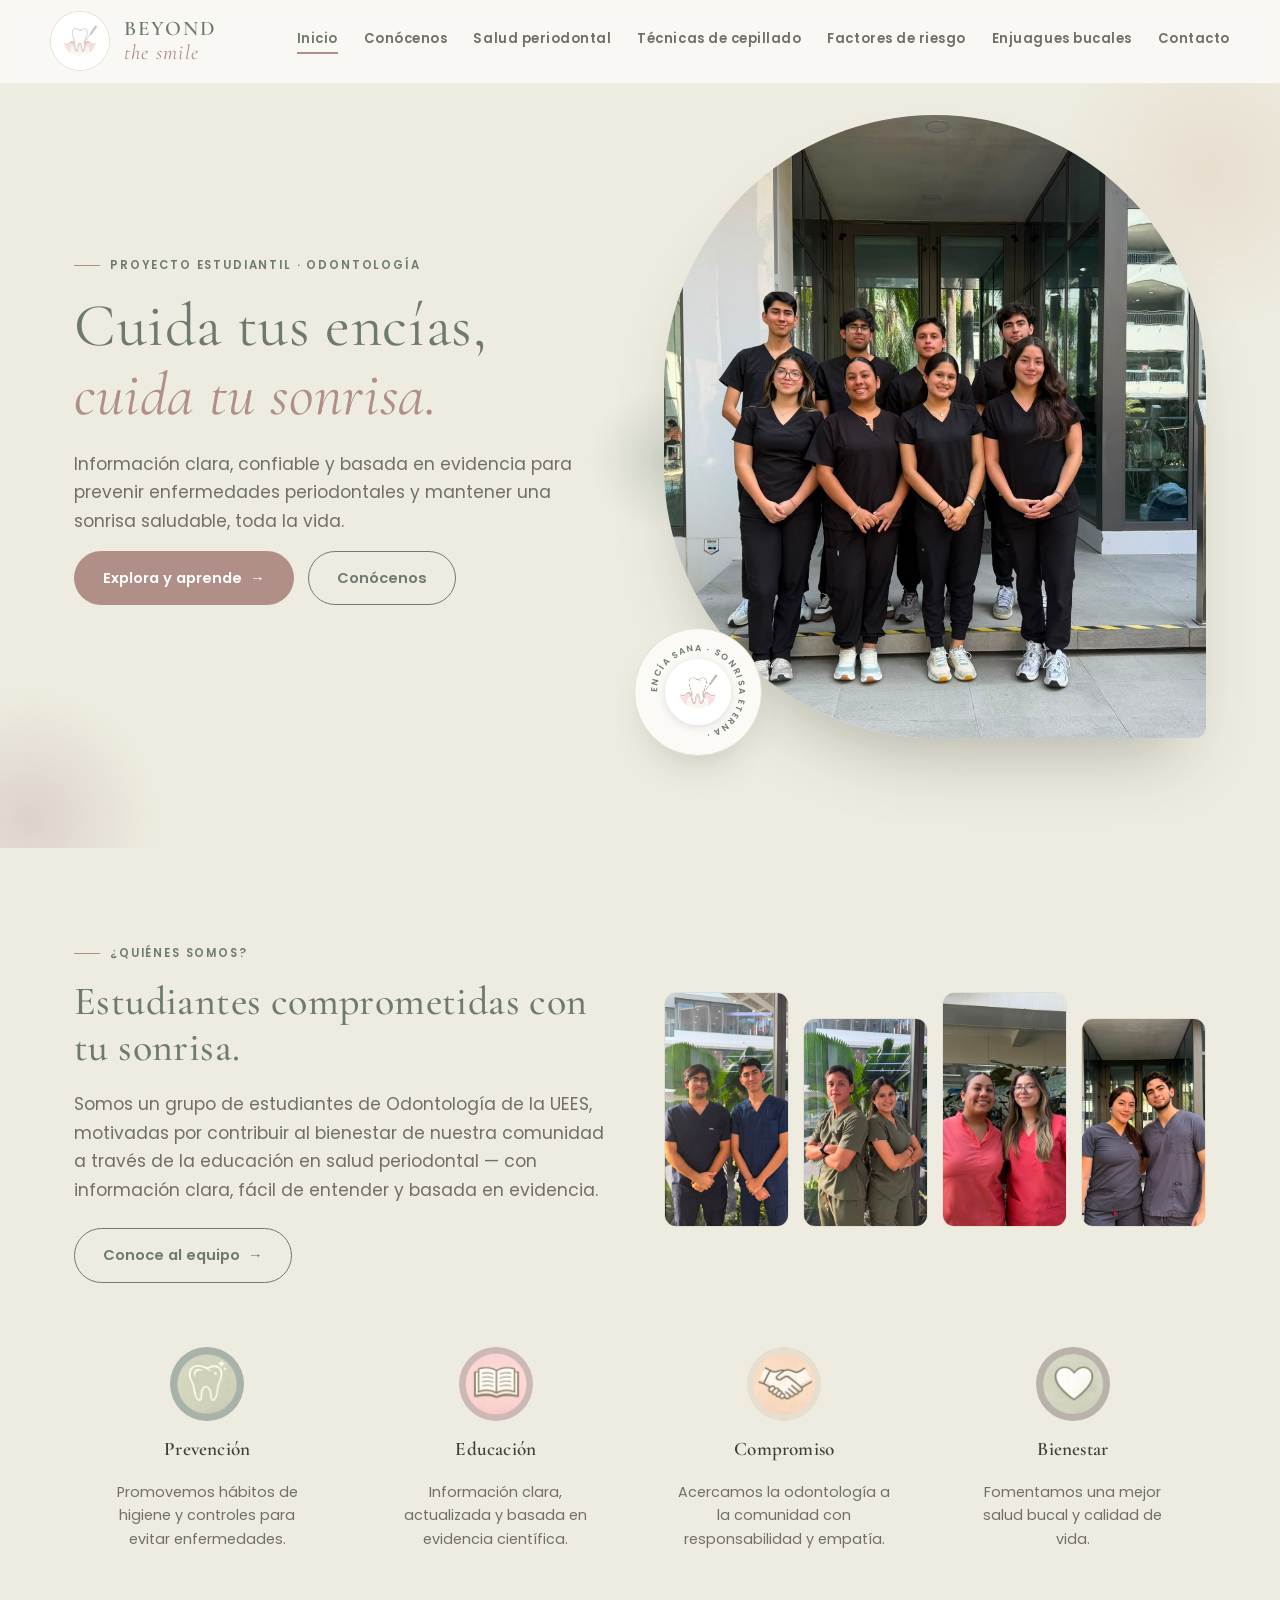
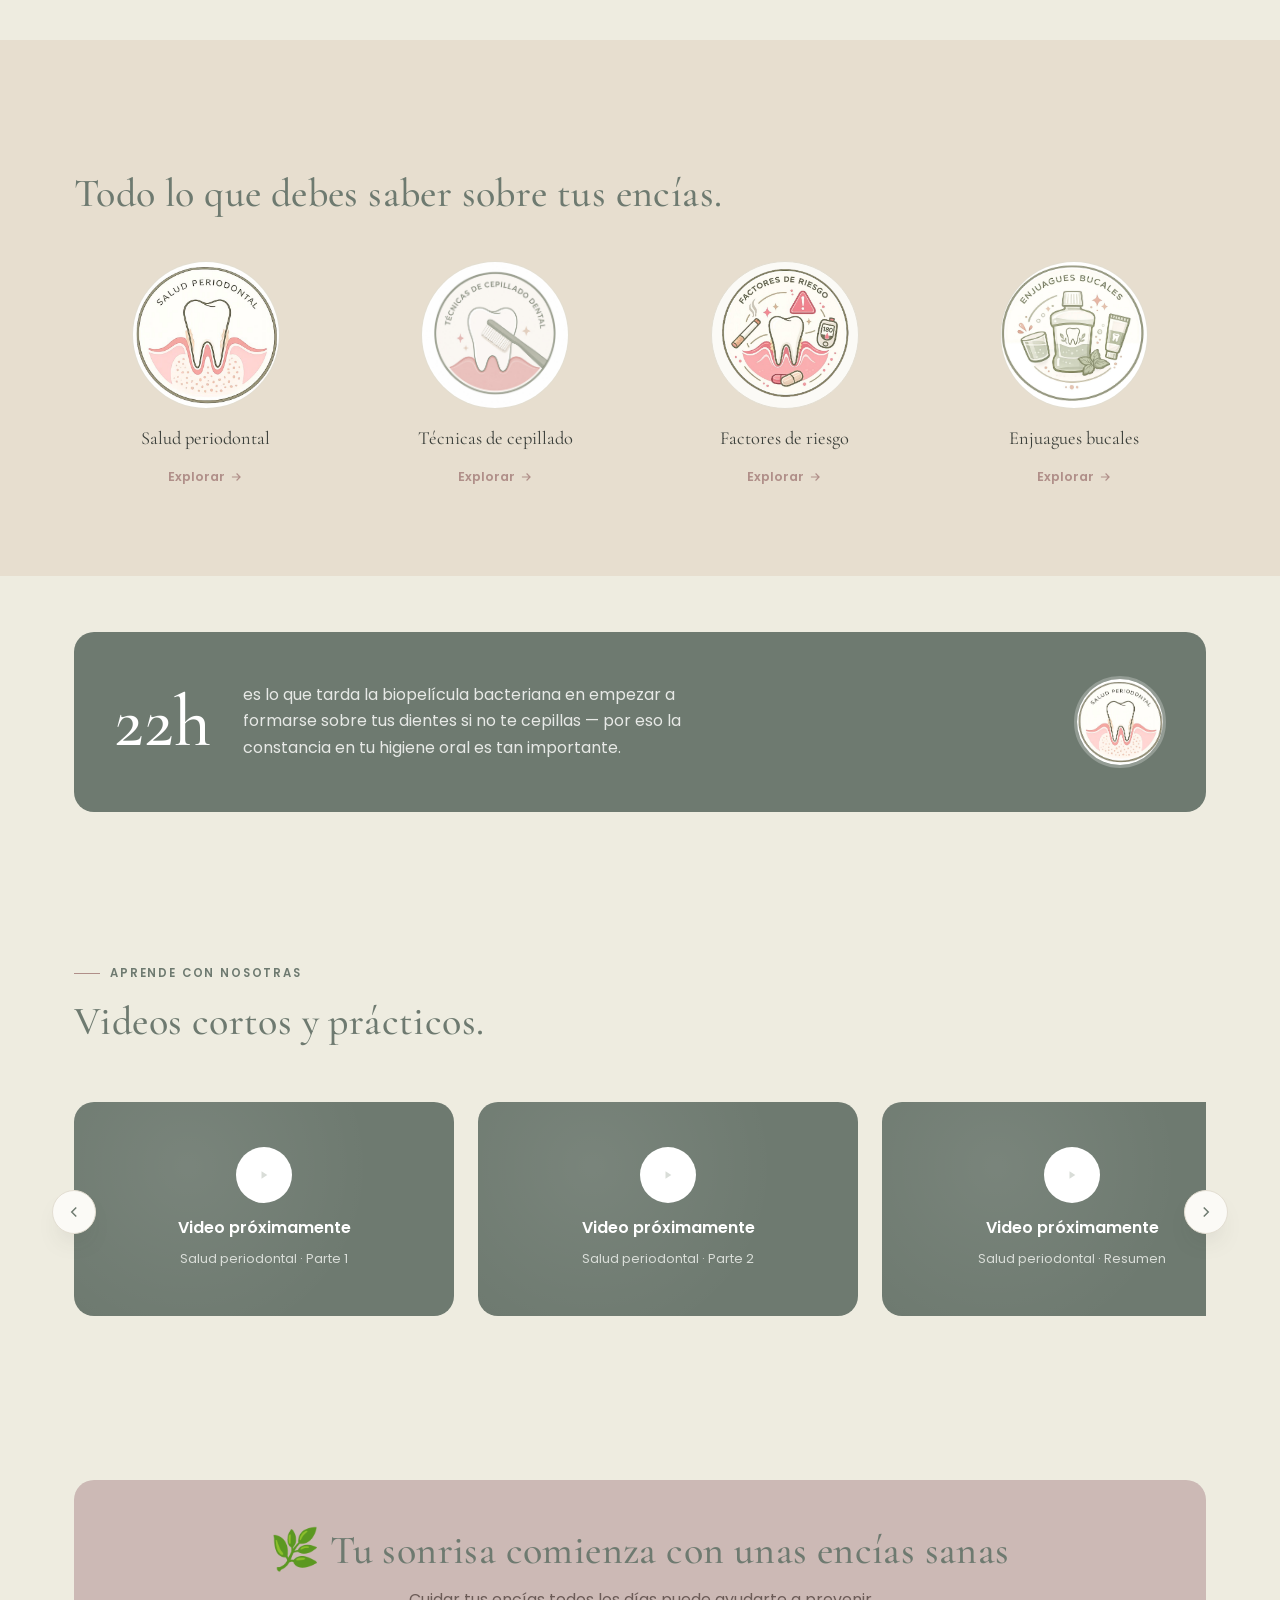
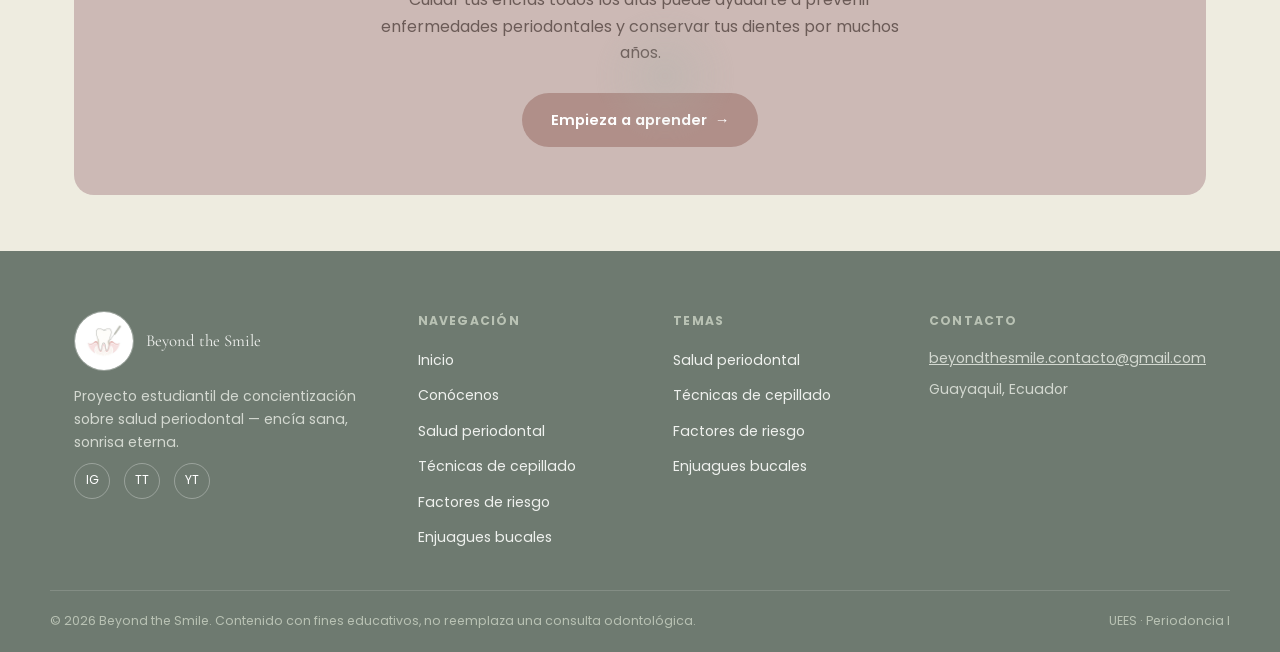
==== commit 103985c7: "Completa el collage de fotos del equipo en el inicio Reemplaza los dos placeholders "+" con las foto" ====
--- a/index.html
+++ b/index.html
@@ -73,8 +73,8 @@
         <div class="photo-collage reveal-right">
           <div class="collage-col"><img src="assets/team/pareja-1.jpeg" alt="Carlos Quintana y Martín De Mora"></div>
           <div class="collage-col"><img src="assets/team/pareja-2.jpeg" alt="Aureana Valarezo y Xavier Astudillo"></div>
-          <div class="collage-col empty">＋</div>
-          <div class="collage-col empty">＋</div>
+          <div class="collage-col"><img src="assets/team/pareja-3.jpeg" alt="Danna Chávez y Kamila Noboa"></div>
+          <div class="collage-col"><img src="assets/team/pareja-4.jpeg" alt="Andrés Cherrez y María Emilia Game"></div>
         </div>
       </div>
 
--- a/assets/css/styles.css
+++ b/assets/css/styles.css
@@ -129,7 +129,19 @@
 }
 .main-nav a:hover, .main-nav a.active { color: var(--sage-deep); }
 .main-nav a:hover::after, .main-nav a.active::after { width: 100%; }
-.nav-toggle { display: none; }
+.nav-toggle {
+  display: none; flex-direction: column; justify-content: center; align-items: center;
+  gap: 5px; width: 40px; height: 40px; padding: 0; margin: 0;
+  background: none; border: none; cursor: pointer; flex-shrink: 0;
+}
+.nav-toggle span {
+  display: block; width: 24px; height: 2px; border-radius: 2px;
+  background: var(--sage-deep);
+  transition: transform .3s var(--ease), opacity .2s ease;
+}
+.nav-toggle[aria-expanded="true"] span:nth-child(1) { transform: translateY(7px) rotate(45deg); }
+.nav-toggle[aria-expanded="true"] span:nth-child(2) { opacity: 0; }
+.nav-toggle[aria-expanded="true"] span:nth-child(3) { transform: translateY(-7px) rotate(-45deg); }
 
 /* =========================================================
    HERO
@@ -228,6 +240,9 @@
 .value-icon.c-dusty { background: var(--dusty); color: #fff; }
 .value-icon.c-parchment { background: var(--parchment); color: var(--sage-deep); }
 .value-icon.c-stone { background: var(--stone); color: #fff; }
+.value-icon.icon-plain { background: none; overflow: visible; width: auto; height: 96px; border-radius: 0; }
+.value-icon.icon-plain img { width: auto; height: 100%; object-fit: contain; filter: drop-shadow(0 12px 18px rgba(59,63,58,.28)); }
+.value-card:hover .value-icon.icon-plain { box-shadow: none; }
 .value-card p { font-size: 0.9rem; max-width: 24ch; margin: 0 auto; }
 
 /* Topic cards (circular icon images from user) */
@@ -307,6 +322,26 @@
 /* Modificador reutilizable de 3 columnas (mantiene el colapso responsive) */
 .grid-cols-3 { grid-template-columns: repeat(3, 1fr); }
 
+/* Texto + imagen a media sangría */
+.split-media { display: grid; grid-template-columns: 1.15fr 1fr; gap: 40px; align-items: center; margin-top: 8px; margin-bottom: 56px; }
+.split-media-figure { position: relative; display: flex; justify-content: center; }
+.split-media-blob {
+  position: absolute; inset: 6% 10%; border-radius: 50%;
+  background: radial-gradient(circle, var(--dusty) 0%, transparent 72%);
+  opacity: .55; filter: blur(4px); z-index: 0;
+  animation: float 8s ease-in-out infinite;
+}
+.split-media-figure img {
+  position: relative; z-index: 1; width: 100%; max-width: 380px; height: auto; display: block;
+  filter: drop-shadow(0 20px 30px rgba(59,63,58,.25));
+  transition: transform .45s var(--ease);
+}
+.split-media-figure:hover img { transform: translateY(-6px) scale(1.03) rotate(-1deg); }
+@media (max-width: 800px) {
+  .split-media { grid-template-columns: 1fr; }
+  .split-media-figure { order: -1; margin-bottom: 8px; }
+}
+
 /* Two-column comparison cards */
 .compare-grid { display: grid; grid-template-columns: 1fr 1fr; gap: 24px; margin-top: 32px; }
 .compare-card {
@@ -335,15 +370,23 @@
 .compare-card li { margin-bottom: 8px; }
 
 /* Simple fact cards row (world/ecuador/risk) */
-.fact-row { display: grid; grid-template-columns: repeat(3, 1fr); gap: 20px; margin-top: 36px; }
+.fact-row { display: grid; grid-template-columns: repeat(3, 1fr); gap: 20px; margin-top: 36px; align-items: stretch; }
 .fact-box { background: var(--paper); border-radius: var(--radius-sm); padding: 26px; border: 1px solid var(--line); transition: transform .3s var(--ease); }
 .fact-box:hover { transform: translateY(-5px); }
 .fact-box .fact-emoji { font-size: 1.8rem; margin-bottom: 10px; display: block; }
+.fact-icon { width: 46px; height: 46px; object-fit: contain; display: block; margin-bottom: 12px; }
+.fact-icon-map { width: 150px; height: auto; }
 .fact-box h3 { font-size: 1.05rem; margin-bottom: 8px; }
 .fact-box p { font-size: 0.9rem; margin: 0; }
 .fact-box ul { margin: 0; padding-left: 18px; font-size: 0.9rem; color: var(--ink-soft); }
 .fact-box li { margin-bottom: 4px; }
 .fact-box li:last-child { margin-bottom: 0; }
+.fact-stat { display: flex; flex-direction: column; align-items: flex-start; gap: 8px; margin-top: 16px; }
+.fact-stat img { width: 100%; max-width: 220px; height: auto; display: block; }
+.fact-stat span { font-size: 0.82rem; color: var(--ink-soft); font-weight: 500; }
+.risk-list { list-style: none; margin: 0; padding: 0; display: flex; flex-direction: column; gap: 12px; }
+.risk-list li { display: flex; align-items: center; gap: 12px; margin: 0; font-size: 0.9rem; color: var(--ink-soft); }
+.risk-list img { width: 28px; height: 28px; object-fit: contain; flex-shrink: 0; }
 
 /* Tarjeta del mapa de prevalencia (Ecuador) */
 .map-card {
@@ -383,8 +426,28 @@
 }
 .chip:hover { transform: translateY(-4px); background: var(--parchment); border-color: var(--dusty); }
 .chip .emoji { font-size: 1.35rem; }
-.chip-row-grid { display: grid; grid-template-columns: repeat(auto-fit, minmax(190px, 1fr)); gap: 16px; margin-top: 32px; }
-.chip-row-grid .chip { width: 100%; }
+.chip-icon { display: inline-block; width: 30px; height: 30px; object-fit: contain; flex-shrink: 0; vertical-align: middle; }
+.chip-icon-lg { width: 46px; height: 46px; margin-right: 4px; }
+.chip-icon-xl { width: 64px; height: 64px; flex-shrink: 0; }
+.cause-main { display: flex; align-items: center; gap: 16px; }
+.cause-main p { margin: 0; }
+
+/* Señales de alerta: ícono circular grande con texto debajo */
+.alert-signals-grid { display: grid; grid-template-columns: repeat(5, 1fr); gap: 24px; margin-top: 32px; text-align: center; }
+.alert-signal-icon {
+  width: 100px; height: 100px; margin: 0 auto 14px; border-radius: 50%;
+  background: var(--paper); border: 3px solid var(--sage);
+  display: flex; align-items: center; justify-content: center;
+  box-shadow: 0 12px 22px -14px rgba(59,63,58,.35);
+  transition: transform .35s var(--ease), box-shadow .35s ease;
+}
+.alert-signal-icon img { width: 68%; height: 68%; object-fit: contain; }
+.alert-signal:hover .alert-signal-icon { transform: translateY(-6px) scale(1.06); box-shadow: 0 18px 28px -14px rgba(59,63,58,.4); }
+.alert-signal p { font-size: 0.9rem; font-weight: 500; margin: 0; }
+@media (max-width: 800px) { .alert-signals-grid { grid-template-columns: repeat(3, 1fr); } }
+@media (max-width: 560px) { .alert-signals-grid { grid-template-columns: repeat(2, 1fr); } }
+.chip-row-grid { display: flex; flex-wrap: wrap; justify-content: center; gap: 16px; margin-top: 32px; }
+.chip-row-grid .chip { flex: 1 1 190px; max-width: 260px; justify-content: center; }
 
 /* Tarjetas de técnica (cabecera de color + cuerpo) */
 .technique-grid { display: grid; grid-template-columns: repeat(3, 1fr); gap: 22px; margin-top: 36px; }
@@ -428,6 +491,7 @@
   flex: 0 0 auto; width: 42px; height: 42px; border-radius: 50%;
   background: var(--ivory); display: flex; align-items: center; justify-content: center; font-size: 1.2rem;
 }
+.icon-list-icon img { width: 66%; height: 66%; object-fit: contain; }
 .icon-list-item h4 { margin: 0 0 4px; font-family: var(--font-display); font-size: 1.05rem; font-weight: 500; color: var(--ink); }
 .icon-list-item p { margin: 0; font-size: 0.88rem; }
 
@@ -463,6 +527,7 @@
   display: flex; align-items: center; justify-content: center;
   font-size: 1.3rem;
 }
+.video-card-play img { width: 20px; height: auto; margin-left: 3px; }
 .video-card-info h3 { color: #fff; margin-bottom: 4px; }
 .video-card-info p { color: rgba(255,255,255,.78); margin: 0; font-size: 0.88rem; }
 
@@ -511,7 +576,7 @@
 
 /* Navegación rápida por anclas dentro de la página */
 .page-subnav {
-  display: flex; flex-wrap: wrap; gap: 12px; margin-top: 28px;
+  display: flex; flex-wrap: wrap; justify-content: center; gap: 12px; margin-top: 28px;
   padding: 22px; background: var(--paper); border: 1px solid var(--line); border-radius: var(--radius);
   box-shadow: 0 24px 46px -30px rgba(59,63,58,.3);
 }
@@ -533,8 +598,8 @@
 .compare-table td { color: var(--ink-soft); }
 
 /* Prevention icon grid */
-.prevention-grid { display: grid; grid-template-columns: repeat(4, 1fr); gap: 20px; margin-top: 32px; }
-.prevention-item { text-align: center; }
+.prevention-grid { display: flex; flex-wrap: wrap; justify-content: center; gap: 20px; margin-top: 32px; }
+.prevention-item { text-align: center; flex: 1 1 140px; max-width: 220px; }
 .prevention-icon {
   width: 64px; height: 64px; border-radius: 50%;
   background: var(--paper); border: 1px solid var(--line);
@@ -543,6 +608,7 @@
   transition: transform .3s var(--ease);
 }
 .prevention-item:hover .prevention-icon { transform: scale(1.1) rotate(-6deg); background: var(--dusty); }
+.prevention-icon img { width: 62%; height: 62%; object-fit: contain; }
 .prevention-item p { font-size: 0.85rem; margin: 0; }
 
 /* Team */
@@ -706,7 +772,19 @@
    RESPONSIVE
    ========================================================= */
 @media (max-width: 900px) {
-  .main-nav { display: none; }
+  .nav-toggle { display: flex; }
+  .main-nav {
+    position: absolute; top: 100%; left: 0; right: 0;
+    flex-direction: column; gap: 2px;
+    background: var(--paper); border-top: 1px solid var(--line);
+    padding: 8px 24px 4px; box-shadow: 0 24px 34px -22px rgba(59,63,58,.35);
+    max-height: 0; opacity: 0; overflow: hidden;
+    transition: max-height .35s var(--ease), opacity .3s ease;
+  }
+  .main-nav.open { max-height: 420px; opacity: 1; overflow-y: auto; }
+  .main-nav a { padding: 13px 2px; border-bottom: 1px solid var(--line); }
+  .main-nav a::after { display: none; }
+  .main-nav a:last-child { border-bottom: none; }
   .hero-inner { grid-template-columns: 1fr; }
   .values-grid, .topics-grid, .fact-row, .compare-grid, .prevention-grid, .technique-grid, .grid-cols-3, .product-grid { grid-template-columns: repeat(2, 1fr); }
   .footer-grid { grid-template-columns: 1fr 1fr; }
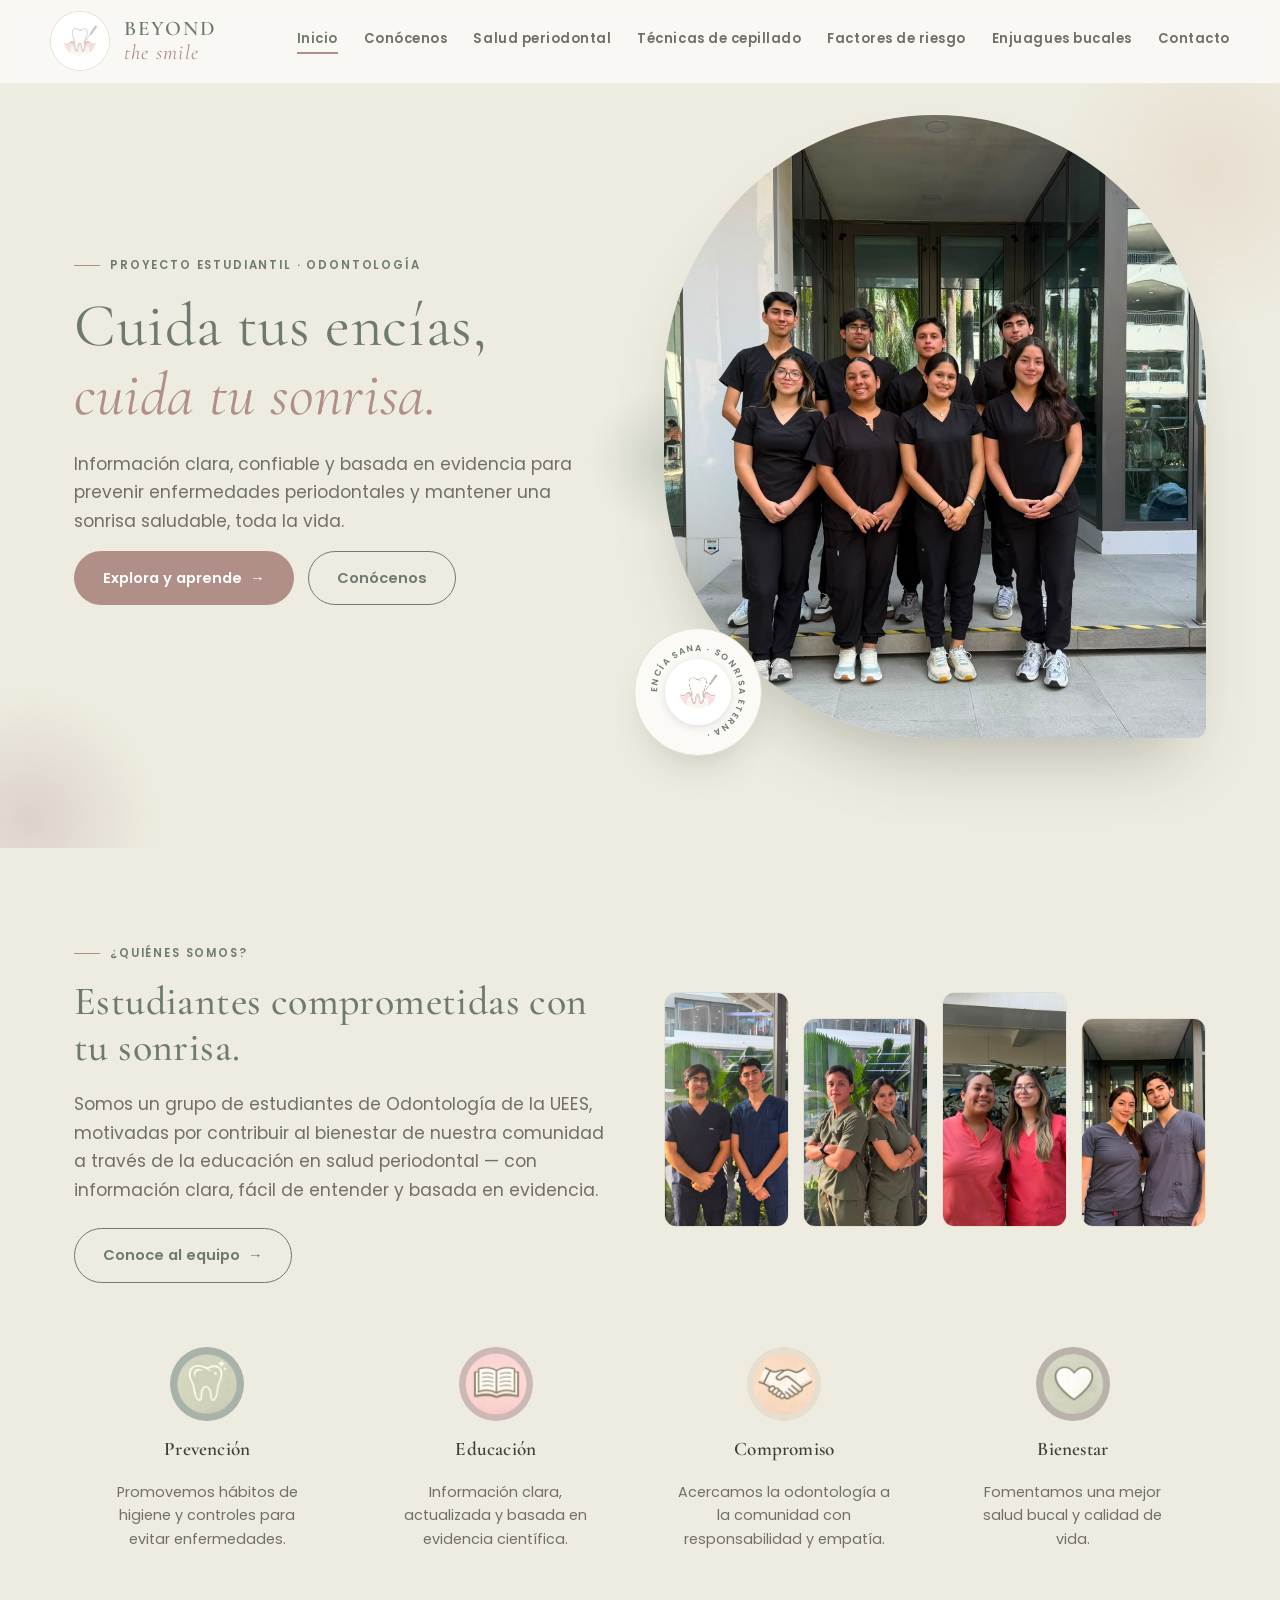
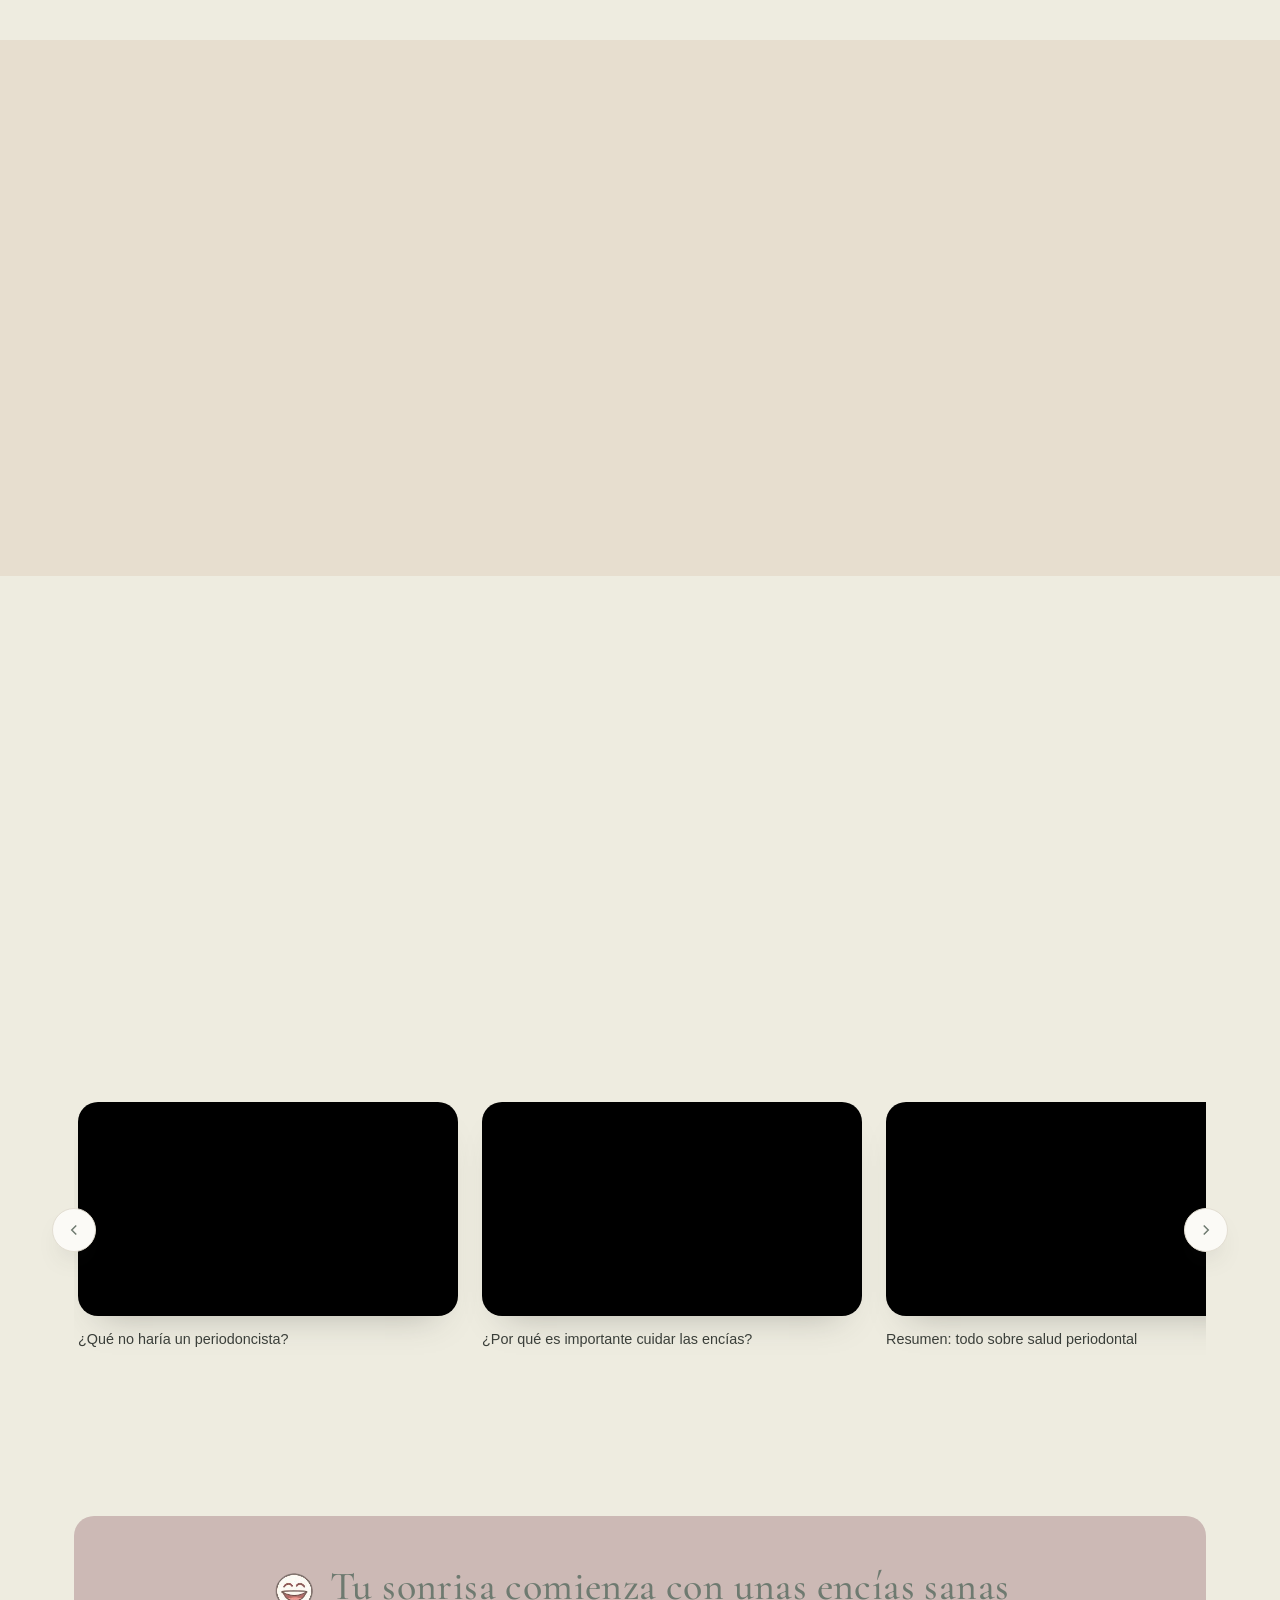
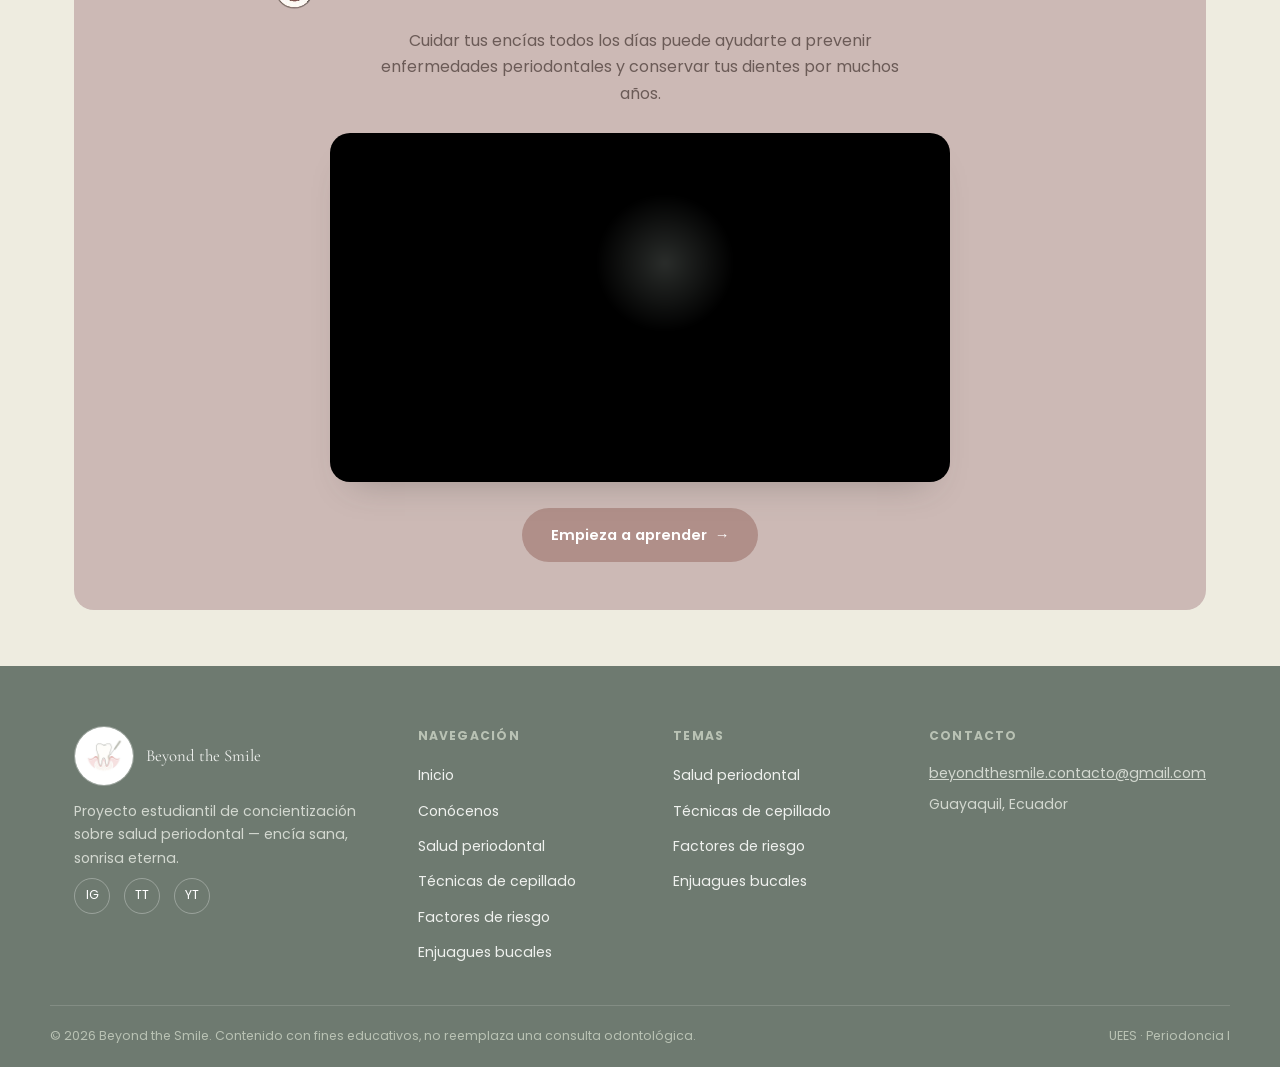
==== commit fc0c750c: "Completa íconos de signos y conecta los videos del inicio - Factores de riesgo: agrega los 2 íconos " ====
--- a/index.html
+++ b/index.html
@@ -133,90 +133,54 @@
           <svg viewBox="0 0 24 24" width="18" height="18" fill="none" stroke="currentColor" stroke-width="2"><path d="M15 6l-6 6 6 6"/></svg>
         </button>
         <div class="video-carousel-track">
-          <div class="video-carousel-slide"><div class="video-placeholder">
-            <div class="video-placeholder-inner">
-              <span class="play-btn"><svg viewBox="0 0 24 24" width="20" height="20" fill="currentColor"><path d="M9 7.5v9l7-4.5-7-4.5z"/></svg></span>
-              <p>Video próximamente</p>
-              <span>Salud periodontal · Parte 1</span>
-            </div>
-          </div></div>
-          <div class="video-carousel-slide"><div class="video-placeholder">
-            <div class="video-placeholder-inner">
-              <span class="play-btn"><svg viewBox="0 0 24 24" width="20" height="20" fill="currentColor"><path d="M9 7.5v9l7-4.5-7-4.5z"/></svg></span>
-              <p>Video próximamente</p>
-              <span>Salud periodontal · Parte 2</span>
-            </div>
-          </div></div>
-          <div class="video-carousel-slide"><div class="video-placeholder">
-            <div class="video-placeholder-inner">
-              <span class="play-btn"><svg viewBox="0 0 24 24" width="20" height="20" fill="currentColor"><path d="M9 7.5v9l7-4.5-7-4.5z"/></svg></span>
-              <p>Video próximamente</p>
-              <span>Salud periodontal · Resumen</span>
-            </div>
-          </div></div>
-          <div class="video-carousel-slide"><div class="video-placeholder">
-            <div class="video-placeholder-inner">
-              <span class="play-btn"><svg viewBox="0 0 24 24" width="20" height="20" fill="currentColor"><path d="M9 7.5v9l7-4.5-7-4.5z"/></svg></span>
-              <p>Video próximamente</p>
-              <span>Técnicas de cepillado · Parte 1</span>
-            </div>
-          </div></div>
-          <div class="video-carousel-slide"><div class="video-placeholder">
-            <div class="video-placeholder-inner">
-              <span class="play-btn"><svg viewBox="0 0 24 24" width="20" height="20" fill="currentColor"><path d="M9 7.5v9l7-4.5-7-4.5z"/></svg></span>
-              <p>Video próximamente</p>
-              <span>Técnicas de cepillado · Parte 2</span>
-            </div>
-          </div></div>
-          <div class="video-carousel-slide"><div class="video-placeholder">
-            <div class="video-placeholder-inner">
-              <span class="play-btn"><svg viewBox="0 0 24 24" width="20" height="20" fill="currentColor"><path d="M9 7.5v9l7-4.5-7-4.5z"/></svg></span>
-              <p>Video próximamente</p>
-              <span>Técnicas de cepillado · Resumen</span>
-            </div>
-          </div></div>
-          <div class="video-carousel-slide"><div class="video-placeholder">
-            <div class="video-placeholder-inner">
-              <span class="play-btn"><svg viewBox="0 0 24 24" width="20" height="20" fill="currentColor"><path d="M9 7.5v9l7-4.5-7-4.5z"/></svg></span>
-              <p>Video próximamente</p>
-              <span>Factores de riesgo · Parte 1</span>
-            </div>
-          </div></div>
-          <div class="video-carousel-slide"><div class="video-placeholder">
-            <div class="video-placeholder-inner">
-              <span class="play-btn"><svg viewBox="0 0 24 24" width="20" height="20" fill="currentColor"><path d="M9 7.5v9l7-4.5-7-4.5z"/></svg></span>
-              <p>Video próximamente</p>
-              <span>Factores de riesgo · Parte 2</span>
-            </div>
-          </div></div>
-          <div class="video-carousel-slide"><div class="video-placeholder">
-            <div class="video-placeholder-inner">
-              <span class="play-btn"><svg viewBox="0 0 24 24" width="20" height="20" fill="currentColor"><path d="M9 7.5v9l7-4.5-7-4.5z"/></svg></span>
-              <p>Video próximamente</p>
-              <span>Factores de riesgo · Resumen</span>
-            </div>
-          </div></div>
-          <div class="video-carousel-slide"><div class="video-placeholder">
-            <div class="video-placeholder-inner">
-              <span class="play-btn"><svg viewBox="0 0 24 24" width="20" height="20" fill="currentColor"><path d="M9 7.5v9l7-4.5-7-4.5z"/></svg></span>
-              <p>Video próximamente</p>
-              <span>Enjuagues bucales · Parte 1</span>
-            </div>
-          </div></div>
-          <div class="video-carousel-slide"><div class="video-placeholder">
-            <div class="video-placeholder-inner">
-              <span class="play-btn"><svg viewBox="0 0 24 24" width="20" height="20" fill="currentColor"><path d="M9 7.5v9l7-4.5-7-4.5z"/></svg></span>
-              <p>Video próximamente</p>
-              <span>Enjuagues bucales · Parte 2</span>
-            </div>
-          </div></div>
-          <div class="video-carousel-slide"><div class="video-placeholder">
-            <div class="video-placeholder-inner">
-              <span class="play-btn"><svg viewBox="0 0 24 24" width="20" height="20" fill="currentColor"><path d="M9 7.5v9l7-4.5-7-4.5z"/></svg></span>
-              <p>Video próximamente</p>
-              <span>Enjuagues bucales · Resumen</span>
-            </div>
-          </div></div>
+          <div class="video-carousel-slide">
+            <div class="video-embed"><iframe src="https://www.youtube.com/embed/lxy3vfLbPv8" title="¿Qué no haría un periodoncista?" loading="lazy" allow="accelerometer; autoplay; clipboard-write; encrypted-media; gyroscope; picture-in-picture; web-share" allowfullscreen></iframe></div>
+            <p class="video-carousel-title">¿Qué no haría un periodoncista?</p>
+          </div>
+          <div class="video-carousel-slide">
+            <div class="video-embed"><iframe src="https://www.youtube.com/embed/zuzUn7u7EvQ" title="¿Por qué es importante cuidar las encías?" loading="lazy" allow="accelerometer; autoplay; clipboard-write; encrypted-media; gyroscope; picture-in-picture; web-share" allowfullscreen></iframe></div>
+            <p class="video-carousel-title">¿Por qué es importante cuidar las encías?</p>
+          </div>
+          <div class="video-carousel-slide">
+            <div class="video-embed"><iframe src="https://www.youtube.com/embed/5i6lGa3XTUM" title="Resumen: todo sobre salud periodontal" loading="lazy" allow="accelerometer; autoplay; clipboard-write; encrypted-media; gyroscope; picture-in-picture; web-share" allowfullscreen></iframe></div>
+            <p class="video-carousel-title">Resumen: todo sobre salud periodontal</p>
+          </div>
+          <div class="video-carousel-slide">
+            <div class="video-embed"><iframe src="https://www.youtube.com/embed/Z-5LITEVnk8" title="Técnicas de cepillado" loading="lazy" allow="accelerometer; autoplay; clipboard-write; encrypted-media; gyroscope; picture-in-picture; web-share" allowfullscreen></iframe></div>
+            <p class="video-carousel-title">Técnicas de cepillado</p>
+          </div>
+          <div class="video-carousel-slide">
+            <div class="video-embed"><iframe src="https://www.youtube.com/embed/qI_d_56fqt8" title="Productos de higiene oral" loading="lazy" allow="accelerometer; autoplay; clipboard-write; encrypted-media; gyroscope; picture-in-picture; web-share" allowfullscreen></iframe></div>
+            <p class="video-carousel-title">Productos de higiene oral</p>
+          </div>
+          <div class="video-carousel-slide">
+            <div class="video-embed"><iframe src="https://www.youtube.com/embed/38AtcZtcdAA" title="¿Cuál cepillo elegir?" loading="lazy" allow="accelerometer; autoplay; clipboard-write; encrypted-media; gyroscope; picture-in-picture; web-share" allowfullscreen></iframe></div>
+            <p class="video-carousel-title">¿Cuál cepillo elegir?</p>
+          </div>
+          <div class="video-carousel-slide">
+            <div class="video-embed"><iframe src="https://www.youtube.com/embed/TxrkcLNMo4g" title="Factores predisponentes de la enfermedad periodontal" loading="lazy" allow="accelerometer; autoplay; clipboard-write; encrypted-media; gyroscope; picture-in-picture; web-share" allowfullscreen></iframe></div>
+            <p class="video-carousel-title">Factores predisponentes de la enfermedad periodontal</p>
+          </div>
+          <div class="video-carousel-slide">
+            <div class="video-embed"><iframe src="https://www.youtube.com/embed/y9ytgE37_pQ" title="¿Cómo saber si tengo enfermedad periodontal?" loading="lazy" allow="accelerometer; autoplay; clipboard-write; encrypted-media; gyroscope; picture-in-picture; web-share" allowfullscreen></iframe></div>
+            <p class="video-carousel-title">¿Cómo saber si tengo enfermedad periodontal?</p>
+          </div>
+          <div class="video-carousel-slide">
+            <div class="video-embed"><iframe src="https://www.youtube.com/embed/HBQshZ1NycM" title="Uso correcto del hilo dental" loading="lazy" allow="accelerometer; autoplay; clipboard-write; encrypted-media; gyroscope; picture-in-picture; web-share" allowfullscreen></iframe></div>
+            <p class="video-carousel-title">Uso correcto del hilo dental</p>
+          </div>
+          <div class="video-carousel-slide">
+            <div class="video-embed"><iframe src="https://www.youtube.com/embed/LMz0ohyc8R0" title="¿Qué son los enjuagues bucales?" loading="lazy" allow="accelerometer; autoplay; clipboard-write; encrypted-media; gyroscope; picture-in-picture; web-share" allowfullscreen></iframe></div>
+            <p class="video-carousel-title">¿Qué son los enjuagues bucales?</p>
+          </div>
+          <div class="video-carousel-slide">
+            <div class="video-embed"><iframe src="https://www.youtube.com/embed/02mI8-64JpY" title="Enjuagues bucales: ¿cuándo y cómo usarlos?" loading="lazy" allow="accelerometer; autoplay; clipboard-write; encrypted-media; gyroscope; picture-in-picture; web-share" allowfullscreen></iframe></div>
+            <p class="video-carousel-title">Enjuagues bucales: ¿cuándo y cómo usarlos?</p>
+          </div>
+          <div class="video-carousel-slide">
+            <div class="video-embed"><iframe src="https://www.youtube.com/embed/UBvZOTTMffY" title="Enjuagues con clorhexidina" loading="lazy" allow="accelerometer; autoplay; clipboard-write; encrypted-media; gyroscope; picture-in-picture; web-share" allowfullscreen></iframe></div>
+            <p class="video-carousel-title">Enjuagues con clorhexidina</p>
+          </div>
         </div>
         <button class="carousel-arrow carousel-arrow-next" type="button" aria-label="Siguiente video">
           <svg viewBox="0 0 24 24" width="18" height="18" fill="none" stroke="currentColor" stroke-width="2"><path d="M9 6l6 6-6 6"/></svg>
@@ -229,8 +193,9 @@
     <div class="wrap">
       <div class="cta-banner reveal-scale">
         <span class="blob blob-3" style="opacity:.25;"></span>
-        <h2>🌿 Tu sonrisa comienza con unas encías sanas</h2>
+        <h2><img class="chip-icon chip-icon-lg" src="assets/icons/icono-sonrisa.png" alt=""> Tu sonrisa comienza con unas encías sanas</h2>
         <p>Cuidar tus encías todos los días puede ayudarte a prevenir enfermedades periodontales y conservar tus dientes por muchos años.</p>
+        <div class="cta-video"><div class="video-embed"><iframe src="https://www.youtube.com/embed/8YSWHWcuWeo" title="Tu sonrisa comienza con unas encías sanas" loading="lazy" allow="accelerometer; autoplay; clipboard-write; encrypted-media; gyroscope; picture-in-picture; web-share" allowfullscreen></iframe></div></div>
         <a href="pages/salud-periodontal.html" class="btn btn-primary">Empieza a aprender <span class="btn-arrow">→</span></a>
       </div>
     </div>
--- a/assets/css/styles.css
+++ b/assets/css/styles.css
@@ -484,6 +484,15 @@
 .video-feature a { font-size: 0.85rem; font-weight: 600; color: var(--dusty-deep); text-decoration: none; }
 .video-feature a:hover { text-decoration: underline; }
 
+/* Video de YouTube incrustado directamente en la página */
+.video-embed {
+  position: relative; width: 100%; aspect-ratio: 16/9;
+  border-radius: var(--radius); overflow: hidden; background: #000;
+  box-shadow: 0 20px 34px -22px rgba(59,63,58,.35);
+}
+.video-embed iframe { position: absolute; inset: 0; width: 100%; height: 100%; border: 0; display: block; }
+.video-embed-title { margin: 14px 0 0; font-family: var(--font-display); font-size: 1.05rem; font-weight: 500; color: var(--ink); }
+
 /* Lista con ícono (tipos de enjuague, marcas) */
 .icon-list { display: flex; flex-direction: column; gap: 18px; margin-top: 18px; }
 .icon-list-item { display: flex; gap: 14px; align-items: flex-start; }
@@ -520,7 +529,10 @@
   display: flex; align-items: center; gap: 22px;
   background: var(--sage-deep); color: #fff;
   border-radius: var(--radius); padding: 26px 30px; margin: 48px 0;
-}
+  text-decoration: none; transition: transform .3s var(--ease), box-shadow .3s ease;
+}
+.video-card:hover { transform: translateY(-4px); box-shadow: 0 20px 34px -22px rgba(59,63,58,.4); }
+.video-card:hover .video-card-play { background: rgba(255,255,255,.28); }
 .video-card-play {
   flex: 0 0 auto; width: 56px; height: 56px; border-radius: 50%;
   background: rgba(255,255,255,.16);
@@ -530,6 +542,27 @@
 .video-card-play img { width: 20px; height: auto; margin-left: 3px; }
 .video-card-info h3 { color: #fff; margin-bottom: 4px; }
 .video-card-info p { color: rgba(255,255,255,.78); margin: 0; font-size: 0.88rem; }
+
+/* Tarjeta con video de YouTube incrustado + descripción debajo */
+.video-embed-card {
+  background: var(--paper); border: 1px solid var(--line);
+  border-radius: var(--radius); padding: 20px; margin: 48px 0;
+}
+.video-embed-card .video-embed { box-shadow: none; margin-bottom: 16px; }
+.video-embed-card-info h3 { margin-bottom: 6px; }
+.video-embed-card-info p { margin: 0; color: var(--ink-soft); font-size: 0.92rem; }
+.video-stack { display: flex; flex-direction: column; gap: 8px; margin-top: 32px; }
+.video-stack .video-embed-card { margin: 0; }
+.video-stack-2col { flex-direction: row; flex-wrap: wrap; gap: 24px; }
+.video-stack-2col .video-embed-card { flex: 1 1 380px; }
+
+/* 2 videos arriba, uno centrado abajo */
+.video-trio { display: grid; grid-template-columns: repeat(2, 1fr); gap: 24px; margin-top: 32px; }
+.video-trio .video-embed-card:nth-child(3) { grid-column: 1 / -1; width: 100%; max-width: calc(50% - 12px); margin: 0 auto; }
+@media (max-width: 700px) {
+  .video-trio { grid-template-columns: 1fr; }
+  .video-trio .video-embed-card:nth-child(3) { max-width: 100%; }
+}
 
 /* Callout */
 .callout {
@@ -564,6 +597,7 @@
 .step-item:nth-child(4n+4)::before { background: var(--sage); }
 .step-item h3 { margin: 0 0 6px; font-size: 1.1rem; }
 .step-item p { margin: 0; font-size: 0.92rem; }
+.step-item-img { float: right; width: 64px; height: 64px; object-fit: contain; margin-left: 14px; }
 
 /* Caja de referencias bibliográficas */
 .references-box { background: var(--sage-deep); color: #fff; border-radius: var(--radius); padding: 32px; margin-top: 32px; }
@@ -586,7 +620,8 @@
   padding: 12px 20px; font-size: 0.95rem; font-weight: 600; color: var(--sage-deep);
   text-decoration: none; transition: background .3s ease, color .3s ease, transform .3s ease;
 }
-.page-subnav a span { font-size: 1.15rem; }
+.page-subnav a span { font-size: 1.15rem; display: inline-flex; }
+.page-subnav a span img { width: 22px; height: 22px; object-fit: contain; }
 .page-subnav a:hover { background: var(--sage-deep); color: #fff; transform: translateY(-3px); }
 
 /* Comparison table */
@@ -640,7 +675,7 @@
   border-radius: var(--radius);
   aspect-ratio: 16/9;
   display: flex; align-items: center; justify-content: center;
-  color: #fff;
+  color: #fff; text-decoration: none;
   position: relative; overflow: hidden;
 }
 .video-placeholder::before {
@@ -664,15 +699,24 @@
 .video-carousel-track {
   display: flex; gap: 24px;
   overflow-x: auto; overflow-y: hidden;
-  scroll-snap-type: x mandatory;
-  scroll-behavior: smooth;
   padding: 14px 4px 20px;
   -ms-overflow-style: none; scrollbar-width: none;
 }
 .video-carousel-track::-webkit-scrollbar { display: none; }
-.video-carousel-slide { flex: 0 0 clamp(240px, 40%, 380px); scroll-snap-align: start; }
+.video-carousel-slide { flex: 0 0 clamp(240px, 40%, 380px); }
 .video-carousel-slide .video-placeholder { transition: transform .4s var(--ease), box-shadow .4s ease; }
 .video-carousel-slide:hover .video-placeholder { transform: scale(1.045); box-shadow: 0 28px 48px -22px rgba(59,63,58,.4); }
+.video-carousel-title { margin: 12px 0 0; font-size: 0.9rem; font-weight: 500; color: var(--ink); }
+/* Capa transparente sobre el video: recibe el hover que el iframe se traga
+   (para poder pausar el carrusel) y se retira al hacer clic. */
+.video-embed-shield {
+  position: absolute; inset: 0; z-index: 2;
+  background: transparent; border: 0; padding: 0;
+  cursor: pointer; appearance: none;
+}
+
+/* Video dentro del banner de cierre */
+.cta-video { max-width: 620px; margin: 0 auto 26px; }
 .carousel-arrow {
   position: absolute; top: 50%; transform: translateY(-50%);
   width: 44px; height: 44px; border-radius: 50%;
